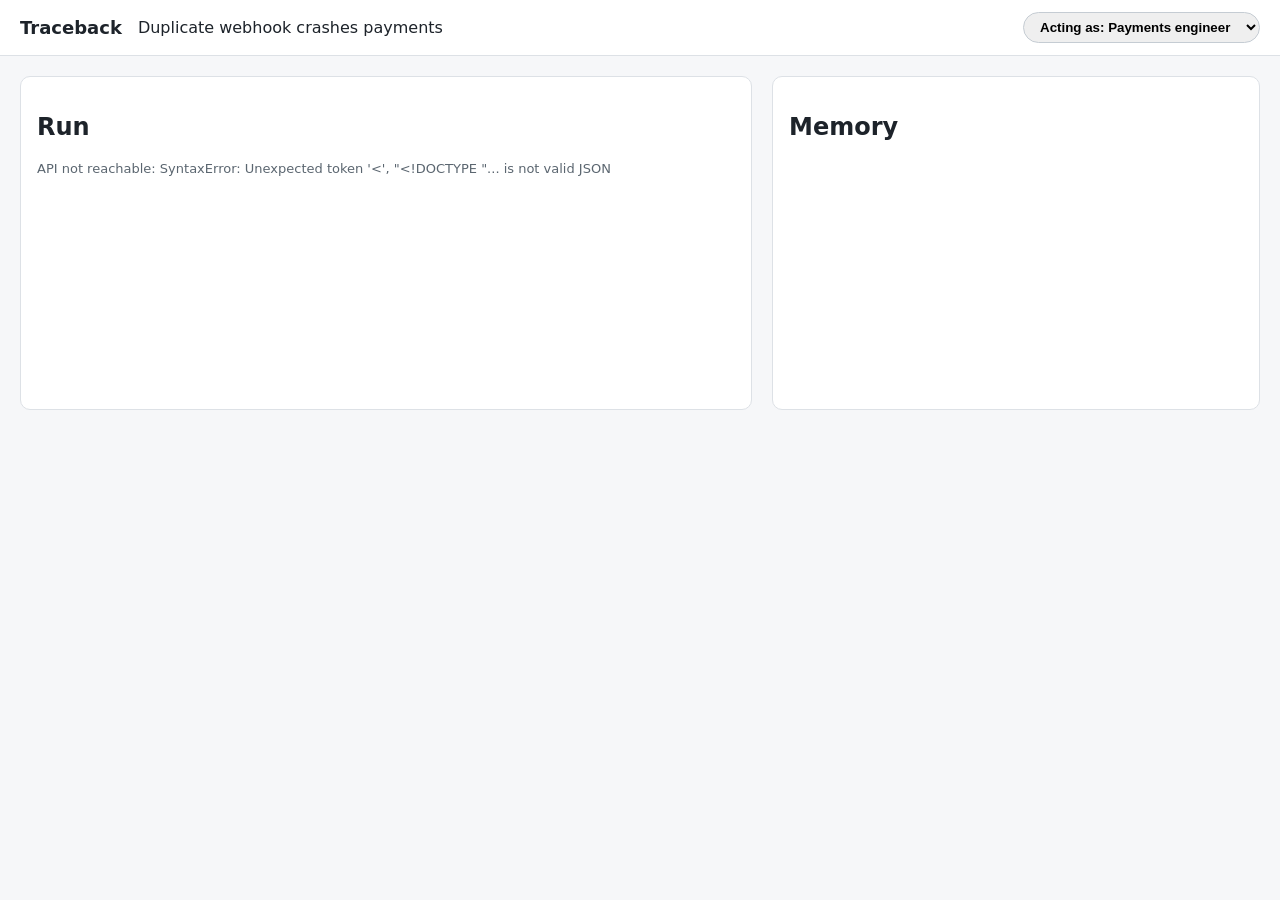
==== web/index.html @ fda6acaf "Skeleton: contracts, fakes, API shell, condition checks, stubs (P1-0) - contracts/: shared Pydantic " ====
<!doctype html>
<html lang="en">
<head>
  <meta charset="utf-8">
  <meta name="viewport" content="width=device-width, initial-scale=1">
  <title>Traceback · Memory with receipts</title>
  <style>
    :root { font-family: system-ui, -apple-system, Segoe UI, sans-serif; color: #1d232a; }
    body { margin: 0; background: #f6f7f9; }
    header { display: flex; align-items: center; gap: 16px; padding: 12px 20px; background: #fff; border-bottom: 1px solid #dde1e6; }
    header h1 { font-size: 18px; margin: 0; }
    #identity { margin-left: auto; padding: 6px 12px; border-radius: 999px; border: 1px solid #c5ccd3; font-weight: 600; }
    main { display: grid; grid-template-columns: 3fr 2fr; gap: 20px; padding: 20px; }
    section { background: #fff; border: 1px solid #dde1e6; border-radius: 10px; padding: 16px; min-height: 300px; }
    #timeline li { font-size: 18px; margin: 6px 0; }
    #status { color: #5b6670; font-size: 13px; }
    #voice-panel { position: fixed; right: 20px; bottom: 20px; }
  </style>
</head>
<body>
  <!-- P3 owns this page and app.js. P2 owns memory.js (the memory card). P1 owns voice.js. -->
  <header>
    <h1>Traceback</h1>
    <span id="incident-title">Duplicate webhook crashes payments</span>
    <select id="identity" aria-label="Acting as"></select>
  </header>
  <main>
    <section id="run-panel" aria-label="Run">
      <h2>Run</h2>
      <ol id="timeline"></ol>
      <p id="status">Loading…</p>
    </section>
    <section id="memory-panel" aria-label="Memory"><h2>Memory</h2></section>
  </main>
  <div id="voice-panel"></div>
  <script src="app.js"></script>
  <script src="memory.js"></script>
  <script src="voice.js"></script>
</body>
</html>
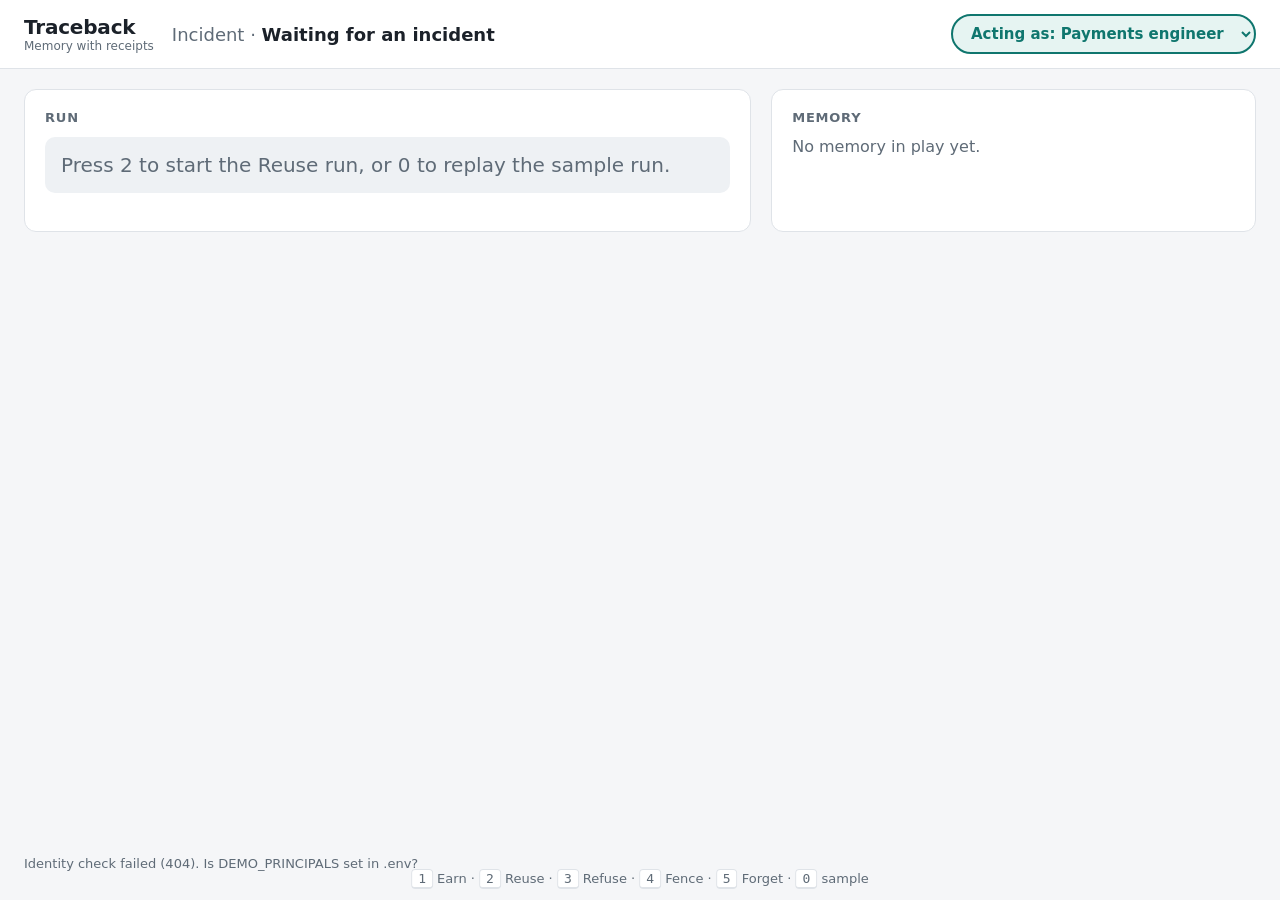
==== commit da6f7785: "P3-5: run view that follows a run live, with sample replay - Answer-first banner, step timeline, pat" ====
--- a/web/index.html
+++ b/web/index.html
@@ -5,33 +5,88 @@
   <meta name="viewport" content="width=device-width, initial-scale=1">
   <title>Traceback · Memory with receipts</title>
   <style>
-    :root { font-family: system-ui, -apple-system, Segoe UI, sans-serif; color: #1d232a; }
-    body { margin: 0; background: #f6f7f9; }
-    header { display: flex; align-items: center; gap: 16px; padding: 12px 20px; background: #fff; border-bottom: 1px solid #dde1e6; }
-    header h1 { font-size: 18px; margin: 0; }
-    #identity { margin-left: auto; padding: 6px 12px; border-radius: 999px; border: 1px solid #c5ccd3; font-weight: 600; }
-    main { display: grid; grid-template-columns: 3fr 2fr; gap: 20px; padding: 20px; }
-    section { background: #fff; border: 1px solid #dde1e6; border-radius: 10px; padding: 16px; min-height: 300px; }
-    #timeline li { font-size: 18px; margin: 6px 0; }
-    #status { color: #5b6670; font-size: 13px; }
+    :root {
+      --bg: #f5f6f8; --panel: #ffffff; --ink: #1b2129; --muted: #5f6b77; --line: #dfe3e8;
+      --ok: #157347; --ok-bg: #e7f5ec; --warn: #9a6200; --warn-bg: #fdf3e1; --bad: #b42318; --bad-bg: #fdecea;
+      --team: #0f766e; --team-bg: #e6f4f2;
+      font-family: "Segoe UI", system-ui, -apple-system, sans-serif; color: var(--ink);
+    }
+    body.team-platform { --team: #6d28d9; --team-bg: #f1ebfd; }
+    * { box-sizing: border-box; }
+    body { margin: 0; background: var(--bg); }
+
+    header { display: flex; align-items: center; gap: 18px; padding: 14px 24px; background: var(--panel); border-bottom: 1px solid var(--line); }
+    .brand { font-weight: 700; font-size: 20px; letter-spacing: -0.01em; }
+    .brand small { display: block; font-weight: 500; font-size: 12px; color: var(--muted); letter-spacing: 0; }
+    #incident-title { font-size: 18px; font-weight: 600; }
+    #incident-title::before { content: "Incident · "; color: var(--muted); font-weight: 500; }
+    #identity {
+      margin-left: auto; padding: 8px 14px; border-radius: 999px; font: inherit; font-weight: 600; font-size: 15px;
+      color: var(--team); background: var(--team-bg); border: 2px solid var(--team); cursor: pointer;
+    }
+
+    main { display: grid; grid-template-columns: minmax(0, 3fr) minmax(0, 2fr); gap: 20px; padding: 20px 24px 120px; }
+    section.panel { background: var(--panel); border: 1px solid var(--line); border-radius: 12px; padding: 20px; }
+    section.panel > h2 { margin: 0 0 12px; font-size: 13px; text-transform: uppercase; letter-spacing: 0.06em; color: var(--muted); }
+
+    #answer { font-size: 20px; font-weight: 600; line-height: 1.4; padding: 14px 16px; border-radius: 10px; background: #eef1f4; margin-bottom: 18px; }
+    #answer.ok { background: var(--ok-bg); color: var(--ok); }
+    #answer.warn { background: var(--warn-bg); color: var(--warn); }
+    #answer.bad { background: var(--bad-bg); color: var(--bad); }
+    #answer.idle { color: var(--muted); font-weight: 500; }
+
+    #timeline { list-style: none; margin: 0; padding: 0; }
+    #timeline li { display: grid; grid-template-columns: 32px 1fr; gap: 10px; align-items: start; padding: 8px 0; font-size: 18px; animation: appear .25s ease-out; }
+    #timeline li .icon { width: 28px; height: 28px; border-radius: 50%; display: grid; place-items: center; font-size: 15px; font-weight: 700; background: #eef1f4; color: var(--muted); }
+    #timeline li.ok .icon { background: var(--ok-bg); color: var(--ok); }
+    #timeline li.bad .icon { background: var(--bad-bg); color: var(--bad); }
+    #timeline li.warn .icon { background: var(--warn-bg); color: var(--warn); }
+    #timeline li.memory .icon { background: var(--team-bg); color: var(--team); }
+    #timeline li .sub { display: block; font-size: 14px; color: var(--muted); margin-top: 2px; }
+    #timeline li.minor { font-size: 15px; color: var(--muted); }
+    @keyframes appear { from { opacity: 0; transform: translateY(4px); } to { opacity: 1; transform: none; } }
+
+    pre.patch { margin: 8px 0 0; padding: 10px 0; background: #0f1720; color: #d8dee6; border-radius: 8px; font: 13px/1.55 Consolas, "Cascadia Mono", monospace; overflow-x: auto; }
+    pre.patch .line { display: block; padding: 0 12px; white-space: pre; }
+    pre.patch .line.from-memory { background: rgba(45, 212, 191, 0.18); box-shadow: inset 3px 0 0 #2dd4bf; }
+    pre.patch .tag { margin-left: 14px; padding: 1px 8px; border-radius: 999px; background: #2dd4bf; color: #062a26; font: 600 11px "Segoe UI", sans-serif; }
+
+    #outcome { display: none; margin-top: 16px; padding: 10px 16px; border-radius: 999px; font-weight: 700; font-size: 17px; width: fit-content; }
+    #outcome.ok { display: block; background: var(--ok-bg); color: var(--ok); }
+    #outcome.warn { display: block; background: var(--warn-bg); color: var(--warn); }
+    #outcome.bad { display: block; background: var(--bad-bg); color: var(--bad); }
+
+    #memory-slot:empty::before { content: "No memory in play yet."; color: var(--muted); }
+    .memory-fallback { border: 2px solid var(--team); border-radius: 12px; padding: 14px; }
+    .memory-fallback .owner { display: inline-block; padding: 2px 10px; border-radius: 999px; background: var(--team-bg); color: var(--team); font-weight: 600; font-size: 13px; }
+
+    #status { position: fixed; left: 24px; bottom: 16px; font-size: 13px; color: var(--muted); }
+    #keys { position: fixed; left: 50%; transform: translateX(-50%); bottom: 14px; font-size: 13px; color: var(--muted); }
+    #keys kbd { font: 600 12px inherit; padding: 1px 6px; border: 1px solid var(--line); border-bottom-width: 2px; border-radius: 4px; background: #fff; }
     #voice-panel { position: fixed; right: 20px; bottom: 20px; }
   </style>
 </head>
-<body>
+<body class="team-payments">
   <!-- P3 owns this page and app.js. P2 owns memory.js (the memory card). P1 owns voice.js. -->
   <header>
-    <h1>Traceback</h1>
-    <span id="incident-title">Duplicate webhook crashes payments</span>
+    <div class="brand">Traceback<small>Memory with receipts</small></div>
+    <span id="incident-title">Waiting for an incident</span>
     <select id="identity" aria-label="Acting as"></select>
   </header>
   <main>
-    <section id="run-panel" aria-label="Run">
+    <section class="panel" id="run-panel" aria-label="Run">
       <h2>Run</h2>
+      <div id="answer" class="idle">Press 2 to start the Reuse run, or 0 to replay the sample run.</div>
       <ol id="timeline"></ol>
-      <p id="status">Loading…</p>
+      <div id="outcome"></div>
     </section>
-    <section id="memory-panel" aria-label="Memory"><h2>Memory</h2></section>
+    <section class="panel" id="memory-panel" aria-label="Memory">
+      <h2>Memory</h2>
+      <div id="memory-slot"></div>
+    </section>
   </main>
+  <div id="keys"><kbd>1</kbd> Earn · <kbd>2</kbd> Reuse · <kbd>3</kbd> Refuse · <kbd>4</kbd> Fence · <kbd>5</kbd> Forget · <kbd>0</kbd> sample</div>
+  <p id="status">Starting…</p>
   <div id="voice-panel"></div>
   <script src="app.js"></script>
   <script src="memory.js"></script>
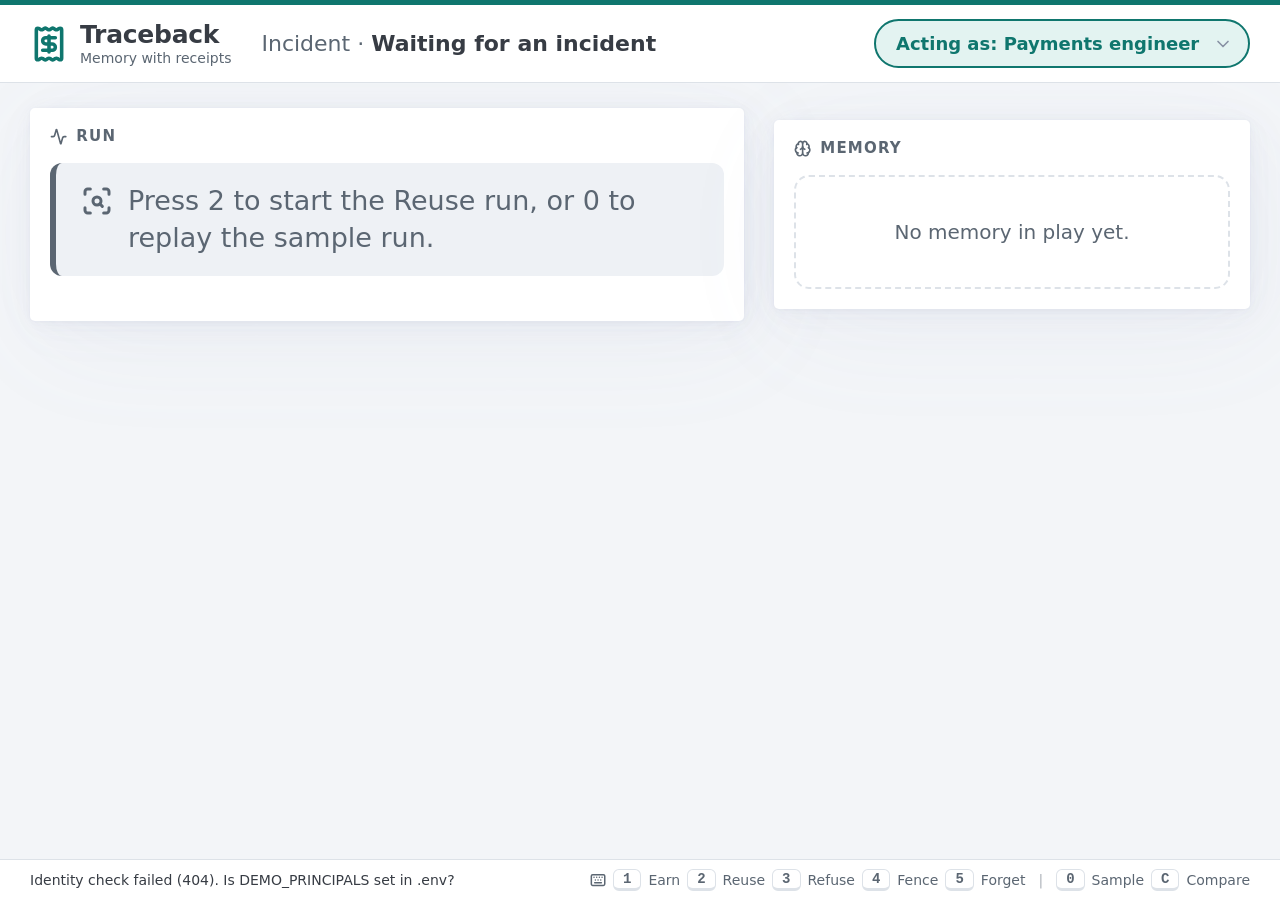
==== commit 6085be06: "P3-5: visual pass on the run view (Pico, Prism, Lucide, vendored) Pico 2.1.1 for the base look, Pris" ====
--- a/web/index.html
+++ b/web/index.html
@@ -1,93 +1,44 @@
 <!doctype html>
-<html lang="en">
+<html lang="en" data-theme="light">
 <head>
   <meta charset="utf-8">
   <meta name="viewport" content="width=device-width, initial-scale=1">
   <title>Traceback · Memory with receipts</title>
-  <style>
-    :root {
-      --bg: #f5f6f8; --panel: #ffffff; --ink: #1b2129; --muted: #5f6b77; --line: #dfe3e8;
-      --ok: #157347; --ok-bg: #e7f5ec; --warn: #9a6200; --warn-bg: #fdf3e1; --bad: #b42318; --bad-bg: #fdecea;
-      --team: #0f766e; --team-bg: #e6f4f2;
-      font-family: "Segoe UI", system-ui, -apple-system, sans-serif; color: var(--ink);
-    }
-    body.team-platform { --team: #6d28d9; --team-bg: #f1ebfd; }
-    * { box-sizing: border-box; }
-    body { margin: 0; background: var(--bg); }
-
-    header { display: flex; align-items: center; gap: 18px; padding: 14px 24px; background: var(--panel); border-bottom: 1px solid var(--line); }
-    .brand { font-weight: 700; font-size: 20px; letter-spacing: -0.01em; }
-    .brand small { display: block; font-weight: 500; font-size: 12px; color: var(--muted); letter-spacing: 0; }
-    #incident-title { font-size: 18px; font-weight: 600; }
-    #incident-title::before { content: "Incident · "; color: var(--muted); font-weight: 500; }
-    #identity {
-      margin-left: auto; padding: 8px 14px; border-radius: 999px; font: inherit; font-weight: 600; font-size: 15px;
-      color: var(--team); background: var(--team-bg); border: 2px solid var(--team); cursor: pointer;
-    }
-
-    main { display: grid; grid-template-columns: minmax(0, 3fr) minmax(0, 2fr); gap: 20px; padding: 20px 24px 120px; }
-    section.panel { background: var(--panel); border: 1px solid var(--line); border-radius: 12px; padding: 20px; }
-    section.panel > h2 { margin: 0 0 12px; font-size: 13px; text-transform: uppercase; letter-spacing: 0.06em; color: var(--muted); }
-
-    #answer { font-size: 20px; font-weight: 600; line-height: 1.4; padding: 14px 16px; border-radius: 10px; background: #eef1f4; margin-bottom: 18px; }
-    #answer.ok { background: var(--ok-bg); color: var(--ok); }
-    #answer.warn { background: var(--warn-bg); color: var(--warn); }
-    #answer.bad { background: var(--bad-bg); color: var(--bad); }
-    #answer.idle { color: var(--muted); font-weight: 500; }
-
-    #timeline { list-style: none; margin: 0; padding: 0; }
-    #timeline li { display: grid; grid-template-columns: 32px 1fr; gap: 10px; align-items: start; padding: 8px 0; font-size: 18px; animation: appear .25s ease-out; }
-    #timeline li .icon { width: 28px; height: 28px; border-radius: 50%; display: grid; place-items: center; font-size: 15px; font-weight: 700; background: #eef1f4; color: var(--muted); }
-    #timeline li.ok .icon { background: var(--ok-bg); color: var(--ok); }
-    #timeline li.bad .icon { background: var(--bad-bg); color: var(--bad); }
-    #timeline li.warn .icon { background: var(--warn-bg); color: var(--warn); }
-    #timeline li.memory .icon { background: var(--team-bg); color: var(--team); }
-    #timeline li .sub { display: block; font-size: 14px; color: var(--muted); margin-top: 2px; }
-    #timeline li.minor { font-size: 15px; color: var(--muted); }
-    @keyframes appear { from { opacity: 0; transform: translateY(4px); } to { opacity: 1; transform: none; } }
-
-    pre.patch { margin: 8px 0 0; padding: 10px 0; background: #0f1720; color: #d8dee6; border-radius: 8px; font: 13px/1.55 Consolas, "Cascadia Mono", monospace; overflow-x: auto; }
-    pre.patch .line { display: block; padding: 0 12px; white-space: pre; }
-    pre.patch .line.from-memory { background: rgba(45, 212, 191, 0.18); box-shadow: inset 3px 0 0 #2dd4bf; }
-    pre.patch .tag { margin-left: 14px; padding: 1px 8px; border-radius: 999px; background: #2dd4bf; color: #062a26; font: 600 11px "Segoe UI", sans-serif; }
-
-    #outcome { display: none; margin-top: 16px; padding: 10px 16px; border-radius: 999px; font-weight: 700; font-size: 17px; width: fit-content; }
-    #outcome.ok { display: block; background: var(--ok-bg); color: var(--ok); }
-    #outcome.warn { display: block; background: var(--warn-bg); color: var(--warn); }
-    #outcome.bad { display: block; background: var(--bad-bg); color: var(--bad); }
-
-    #memory-slot:empty::before { content: "No memory in play yet."; color: var(--muted); }
-    .memory-fallback { border: 2px solid var(--team); border-radius: 12px; padding: 14px; }
-    .memory-fallback .owner { display: inline-block; padding: 2px 10px; border-radius: 999px; background: var(--team-bg); color: var(--team); font-weight: 600; font-size: 13px; }
-
-    #status { position: fixed; left: 24px; bottom: 16px; font-size: 13px; color: var(--muted); }
-    #keys { position: fixed; left: 50%; transform: translateX(-50%); bottom: 14px; font-size: 13px; color: var(--muted); }
-    #keys kbd { font: 600 12px inherit; padding: 1px 6px; border: 1px solid var(--line); border-bottom-width: 2px; border-radius: 4px; background: #fff; }
-    #voice-panel { position: fixed; right: 20px; bottom: 20px; }
-  </style>
+  <!-- Vendored copies (no CDN at the venue): Pico 2.1.1, Prism 1.30.0, Lucide 1.73.0. -->
+  <link rel="stylesheet" href="vendor/pico.min.css">
+  <link rel="stylesheet" href="vendor/prism-tomorrow.min.css">
+  <link rel="stylesheet" href="styles.css">
 </head>
 <body class="team-payments">
-  <!-- P3 owns this page and app.js. P2 owns memory.js (the memory card). P1 owns voice.js. -->
-  <header>
-    <div class="brand">Traceback<small>Memory with receipts</small></div>
+  <!-- P3 owns this page, app.js and styles.css. P2 owns memory.js (the memory card). P1 owns voice.js. -->
+  <header class="topbar">
+    <div class="brand"><i data-lucide="receipt"></i><div><strong>Traceback</strong><small>Memory with receipts</small></div></div>
     <span id="incident-title">Waiting for an incident</span>
     <select id="identity" aria-label="Acting as"></select>
   </header>
-  <main>
-    <section class="panel" id="run-panel" aria-label="Run">
-      <h2>Run</h2>
-      <div id="answer" class="idle">Press 2 to start the Reuse run, or 0 to replay the sample run.</div>
+  <main class="layout">
+    <article id="run-panel" aria-label="Run">
+      <h2 class="panel-label"><i data-lucide="activity"></i> Run</h2>
+      <div id="answer" class="idle"><i data-lucide="scan-search"></i><span>Press 2 to start the Reuse run, or 0 to replay the sample run.</span></div>
       <ol id="timeline"></ol>
       <div id="outcome"></div>
-    </section>
-    <section class="panel" id="memory-panel" aria-label="Memory">
-      <h2>Memory</h2>
+    </article>
+    <article id="memory-panel" aria-label="Memory">
+      <h2 class="panel-label"><i data-lucide="brain"></i> Memory</h2>
       <div id="memory-slot"></div>
-    </section>
+    </article>
+    <section id="compare" aria-label="With memory vs without memory" hidden></section>
   </main>
-  <div id="keys"><kbd>1</kbd> Earn · <kbd>2</kbd> Reuse · <kbd>3</kbd> Refuse · <kbd>4</kbd> Fence · <kbd>5</kbd> Forget · <kbd>0</kbd> sample</div>
-  <p id="status">Starting…</p>
+  <footer class="bottombar">
+    <p id="status">Starting…</p>
+    <div id="keys"><i data-lucide="keyboard"></i>
+      <kbd>1</kbd> Earn <kbd>2</kbd> Reuse <kbd>3</kbd> Refuse <kbd>4</kbd> Fence <kbd>5</kbd> Forget
+      <span class="sep">|</span> <kbd>0</kbd> Sample <kbd>C</kbd> Compare</div>
+  </footer>
   <div id="voice-panel"></div>
+  <script src="vendor/prism.js" data-manual></script>
+  <script src="vendor/prism-python.min.js"></script>
+  <script src="vendor/lucide.min.js"></script>
   <script src="app.js"></script>
   <script src="memory.js"></script>
   <script src="voice.js"></script>
--- a/web/vendor/pico.min.css
+++ b/web/vendor/pico.min.css
@@ -0,0 +1,4 @@
+@charset "UTF-8";/*!
+ * Pico CSS ✨ v2.1.1 (https://picocss.com)
+ * Copyright 2019-2025 - Licensed under MIT
+ */:host,:root{--pico-font-family-emoji:"Apple Color Emoji","Segoe UI Emoji","Segoe UI Symbol","Noto Color Emoji";--pico-font-family-sans-serif:system-ui,"Segoe UI",Roboto,Oxygen,Ubuntu,Cantarell,Helvetica,Arial,"Helvetica Neue",sans-serif,var(--pico-font-family-emoji);--pico-font-family-monospace:ui-monospace,SFMono-Regular,"SF Mono",Menlo,Consolas,"Liberation Mono",monospace,var(--pico-font-family-emoji);--pico-font-family:var(--pico-font-family-sans-serif);--pico-line-height:1.5;--pico-font-weight:400;--pico-font-size:100%;--pico-text-underline-offset:0.1rem;--pico-border-radius:0.25rem;--pico-border-width:0.0625rem;--pico-outline-width:0.125rem;--pico-transition:0.2s ease-in-out;--pico-spacing:1rem;--pico-typography-spacing-vertical:1rem;--pico-block-spacing-vertical:var(--pico-spacing);--pico-block-spacing-horizontal:var(--pico-spacing);--pico-grid-column-gap:var(--pico-spacing);--pico-grid-row-gap:var(--pico-spacing);--pico-form-element-spacing-vertical:0.75rem;--pico-form-element-spacing-horizontal:1rem;--pico-group-box-shadow:0 0 0 rgba(0, 0, 0, 0);--pico-group-box-shadow-focus-with-button:0 0 0 var(--pico-outline-width) var(--pico-primary-focus);--pico-group-box-shadow-focus-with-input:0 0 0 0.0625rem var(--pico-form-element-border-color);--pico-modal-overlay-backdrop-filter:blur(0.375rem);--pico-nav-element-spacing-vertical:1rem;--pico-nav-element-spacing-horizontal:0.5rem;--pico-nav-link-spacing-vertical:0.5rem;--pico-nav-link-spacing-horizontal:0.5rem;--pico-nav-breadcrumb-divider:">";--pico-icon-checkbox:url("data:image/svg+xml,%3Csvg xmlns='http://www.w3.org/2000/svg' width='24' height='24' viewBox='0 0 24 24' fill='none' stroke='rgb(255, 255, 255)' stroke-width='4' stroke-linecap='round' stroke-linejoin='round'%3E%3Cpolyline points='20 6 9 17 4 12'%3E%3C/polyline%3E%3C/svg%3E");--pico-icon-minus:url("data:image/svg+xml,%3Csvg xmlns='http://www.w3.org/2000/svg' width='24' height='24' viewBox='0 0 24 24' fill='none' stroke='rgb(255, 255, 255)' stroke-width='4' stroke-linecap='round' stroke-linejoin='round'%3E%3Cline x1='5' y1='12' x2='19' y2='12'%3E%3C/line%3E%3C/svg%3E");--pico-icon-chevron:url("data:image/svg+xml,%3Csvg xmlns='http://www.w3.org/2000/svg' width='24' height='24' viewBox='0 0 24 24' fill='none' stroke='rgb(136, 145, 164)' stroke-width='2' stroke-linecap='round' stroke-linejoin='round'%3E%3Cpolyline points='6 9 12 15 18 9'%3E%3C/polyline%3E%3C/svg%3E");--pico-icon-date:url("data:image/svg+xml,%3Csvg xmlns='http://www.w3.org/2000/svg' width='24' height='24' viewBox='0 0 24 24' fill='none' stroke='rgb(136, 145, 164)' stroke-width='2' stroke-linecap='round' stroke-linejoin='round'%3E%3Crect x='3' y='4' width='18' height='18' rx='2' ry='2'%3E%3C/rect%3E%3Cline x1='16' y1='2' x2='16' y2='6'%3E%3C/line%3E%3Cline x1='8' y1='2' x2='8' y2='6'%3E%3C/line%3E%3Cline x1='3' y1='10' x2='21' y2='10'%3E%3C/line%3E%3C/svg%3E");--pico-icon-time:url("data:image/svg+xml,%3Csvg xmlns='http://www.w3.org/2000/svg' width='24' height='24' viewBox='0 0 24 24' fill='none' stroke='rgb(136, 145, 164)' stroke-width='2' stroke-linecap='round' stroke-linejoin='round'%3E%3Ccircle cx='12' cy='12' r='10'%3E%3C/circle%3E%3Cpolyline points='12 6 12 12 16 14'%3E%3C/polyline%3E%3C/svg%3E");--pico-icon-search:url("data:image/svg+xml,%3Csvg xmlns='http://www.w3.org/2000/svg' width='24' height='24' viewBox='0 0 24 24' fill='none' stroke='rgb(136, 145, 164)' stroke-width='1.5' stroke-linecap='round' stroke-linejoin='round'%3E%3Ccircle cx='11' cy='11' r='8'%3E%3C/circle%3E%3Cline x1='21' y1='21' x2='16.65' y2='16.65'%3E%3C/line%3E%3C/svg%3E");--pico-icon-close:url("data:image/svg+xml,%3Csvg xmlns='http://www.w3.org/2000/svg' width='24' height='24' viewBox='0 0 24 24' fill='none' stroke='rgb(136, 145, 164)' stroke-width='3' stroke-linecap='round' stroke-linejoin='round'%3E%3Cline x1='18' y1='6' x2='6' y2='18'%3E%3C/line%3E%3Cline x1='6' y1='6' x2='18' y2='18'%3E%3C/line%3E%3C/svg%3E");--pico-icon-loading:url("data:image/svg+xml,%3Csvg fill='none' height='24' width='24' viewBox='0 0 24 24' xmlns='http://www.w3.org/2000/svg' %3E%3Cstyle%3E g %7B animation: rotate 2s linear infinite; transform-origin: center center; %7D circle %7B stroke-dasharray: 75,100; stroke-dashoffset: -5; animation: dash 1.5s ease-in-out infinite; stroke-linecap: round; %7D @keyframes rotate %7B 0%25 %7B transform: rotate(0deg); %7D 100%25 %7B transform: rotate(360deg); %7D %7D @keyframes dash %7B 0%25 %7B stroke-dasharray: 1,100; stroke-dashoffset: 0; %7D 50%25 %7B stroke-dasharray: 44.5,100; stroke-dashoffset: -17.5; %7D 100%25 %7B stroke-dasharray: 44.5,100; stroke-dashoffset: -62; %7D %7D %3C/style%3E%3Cg%3E%3Ccircle cx='12' cy='12' r='10' fill='none' stroke='rgb(136, 145, 164)' stroke-width='4' /%3E%3C/g%3E%3C/svg%3E")}@media (min-width:576px){:host,:root{--pico-font-size:106.25%}}@media (min-width:768px){:host,:root{--pico-font-size:112.5%}}@media (min-width:1024px){:host,:root{--pico-font-size:118.75%}}@media (min-width:1280px){:host,:root{--pico-font-size:125%}}@media (min-width:1536px){:host,:root{--pico-font-size:131.25%}}a{--pico-text-decoration:underline}a.contrast,a.secondary{--pico-text-decoration:underline}small{--pico-font-size:0.875em}h1,h2,h3,h4,h5,h6{--pico-font-weight:700}h1{--pico-font-size:2rem;--pico-line-height:1.125;--pico-typography-spacing-top:3rem}h2{--pico-font-size:1.75rem;--pico-line-height:1.15;--pico-typography-spacing-top:2.625rem}h3{--pico-font-size:1.5rem;--pico-line-height:1.175;--pico-typography-spacing-top:2.25rem}h4{--pico-font-size:1.25rem;--pico-line-height:1.2;--pico-typography-spacing-top:1.874rem}h5{--pico-font-size:1.125rem;--pico-line-height:1.225;--pico-typography-spacing-top:1.6875rem}h6{--pico-font-size:1rem;--pico-line-height:1.25;--pico-typography-spacing-top:1.5rem}tfoot td,tfoot th,thead td,thead th{--pico-font-weight:600;--pico-border-width:0.1875rem}code,kbd,pre,samp{--pico-font-family:var(--pico-font-family-monospace)}kbd{--pico-font-weight:bolder}:where(select,textarea),input:not([type=submit],[type=button],[type=reset],[type=checkbox],[type=radio],[type=file]){--pico-outline-width:0.0625rem}[type=search]{--pico-border-radius:5rem}[type=checkbox],[type=radio]{--pico-border-width:0.125rem}[type=checkbox][role=switch]{--pico-border-width:0.1875rem}details.dropdown summary:not([role=button]){--pico-outline-width:0.0625rem}nav details.dropdown summary:focus-visible{--pico-outline-width:0.125rem}[role=search]{--pico-border-radius:5rem}[role=group]:has(button.secondary:focus,[type=submit].secondary:focus,[type=button].secondary:focus,[role=button].secondary:focus),[role=search]:has(button.secondary:focus,[type=submit].secondary:focus,[type=button].secondary:focus,[role=button].secondary:focus){--pico-group-box-shadow-focus-with-button:0 0 0 var(--pico-outline-width) var(--pico-secondary-focus)}[role=group]:has(button.contrast:focus,[type=submit].contrast:focus,[type=button].contrast:focus,[role=button].contrast:focus),[role=search]:has(button.contrast:focus,[type=submit].contrast:focus,[type=button].contrast:focus,[role=button].contrast:focus){--pico-group-box-shadow-focus-with-button:0 0 0 var(--pico-outline-width) var(--pico-contrast-focus)}[role=group] [role=button],[role=group] [type=button],[role=group] [type=submit],[role=group] button,[role=search] [role=button],[role=search] [type=button],[role=search] [type=submit],[role=search] button{--pico-form-element-spacing-horizontal:2rem}details summary[role=button]:not(.outline)::after{filter:brightness(0) invert(1)}[aria-busy=true]:not(input,select,textarea):is(button,[type=submit],[type=button],[type=reset],[role=button]):not(.outline)::before{filter:brightness(0) invert(1)}:host(:not([data-theme=dark])),:root:not([data-theme=dark]),[data-theme=light]{color-scheme:light;--pico-background-color:#fff;--pico-color:#373c44;--pico-text-selection-color:rgba(2, 154, 232, 0.25);--pico-muted-color:#646b79;--pico-muted-border-color:rgb(231, 234, 239.5);--pico-primary:#0172ad;--pico-primary-background:#0172ad;--pico-primary-border:var(--pico-primary-background);--pico-primary-underline:rgba(1, 114, 173, 0.5);--pico-primary-hover:#015887;--pico-primary-hover-background:#02659a;--pico-primary-hover-border:var(--pico-primary-hover-background);--pico-primary-hover-underline:var(--pico-primary-hover);--pico-primary-focus:rgba(2, 154, 232, 0.5);--pico-primary-inverse:#fff;--pico-secondary:#5d6b89;--pico-secondary-background:#525f7a;--pico-secondary-border:var(--pico-secondary-background);--pico-secondary-underline:rgba(93, 107, 137, 0.5);--pico-secondary-hover:#48536b;--pico-secondary-hover-background:#48536b;--pico-secondary-hover-border:var(--pico-secondary-hover-background);--pico-secondary-hover-underline:var(--pico-secondary-hover);--pico-secondary-focus:rgba(93, 107, 137, 0.25);--pico-secondary-inverse:#fff;--pico-contrast:#181c25;--pico-contrast-background:#181c25;--pico-contrast-border:var(--pico-contrast-background);--pico-contrast-underline:rgba(24, 28, 37, 0.5);--pico-contrast-hover:#000;--pico-contrast-hover-background:#000;--pico-contrast-hover-border:var(--pico-contrast-hover-background);--pico-contrast-hover-underline:var(--pico-secondary-hover);--pico-contrast-focus:rgba(93, 107, 137, 0.25);--pico-contrast-inverse:#fff;--pico-box-shadow:0.0145rem 0.029rem 0.174rem rgba(129, 145, 181, 0.01698),0.0335rem 0.067rem 0.402rem rgba(129, 145, 181, 0.024),0.0625rem 0.125rem 0.75rem rgba(129, 145, 181, 0.03),0.1125rem 0.225rem 1.35rem rgba(129, 145, 181, 0.036),0.2085rem 0.417rem 2.502rem rgba(129, 145, 181, 0.04302),0.5rem 1rem 6rem rgba(129, 145, 181, 0.06),0 0 0 0.0625rem rgba(129, 145, 181, 0.015);--pico-h1-color:#2d3138;--pico-h2-color:#373c44;--pico-h3-color:#424751;--pico-h4-color:#4d535e;--pico-h5-color:#5c6370;--pico-h6-color:#646b79;--pico-mark-background-color:rgb(252.5, 230.5, 191.5);--pico-mark-color:#0f1114;--pico-ins-color:rgb(28.5, 105.5, 84);--pico-del-color:rgb(136, 56.5, 53);--pico-blockquote-border-color:var(--pico-muted-border-color);--pico-blockquote-footer-color:var(--pico-muted-color);--pico-button-box-shadow:0 0 0 rgba(0, 0, 0, 0);--pico-button-hover-box-shadow:0 0 0 rgba(0, 0, 0, 0);--pico-table-border-color:var(--pico-muted-border-color);--pico-table-row-stripped-background-color:rgba(111, 120, 135, 0.0375);--pico-code-background-color:rgb(243, 244.5, 246.75);--pico-code-color:#646b79;--pico-code-kbd-background-color:var(--pico-color);--pico-code-kbd-color:var(--pico-background-color);--pico-form-element-background-color:rgb(251, 251.5, 252.25);--pico-form-element-selected-background-color:#dfe3eb;--pico-form-element-border-color:#cfd5e2;--pico-form-element-color:#23262c;--pico-form-element-placeholder-color:var(--pico-muted-color);--pico-form-element-active-background-color:#fff;--pico-form-element-active-border-color:var(--pico-primary-border);--pico-form-element-focus-color:var(--pico-primary-border);--pico-form-element-disabled-opacity:0.5;--pico-form-element-invalid-border-color:rgb(183.5, 105.5, 106.5);--pico-form-element-invalid-active-border-color:rgb(200.25, 79.25, 72.25);--pico-form-element-invalid-focus-color:var(--pico-form-element-invalid-active-border-color);--pico-form-element-valid-border-color:rgb(76, 154.5, 137.5);--pico-form-element-valid-active-border-color:rgb(39, 152.75, 118.75);--pico-form-element-valid-focus-color:var(--pico-form-element-valid-active-border-color);--pico-switch-background-color:#bfc7d9;--pico-switch-checked-background-color:var(--pico-primary-background);--pico-switch-color:#fff;--pico-switch-thumb-box-shadow:0 0 0 rgba(0, 0, 0, 0);--pico-range-border-color:#dfe3eb;--pico-range-active-border-color:#bfc7d9;--pico-range-thumb-border-color:var(--pico-background-color);--pico-range-thumb-color:var(--pico-secondary-background);--pico-range-thumb-active-color:var(--pico-primary-background);--pico-accordion-border-color:var(--pico-muted-border-color);--pico-accordion-active-summary-color:var(--pico-primary-hover);--pico-accordion-close-summary-color:var(--pico-color);--pico-accordion-open-summary-color:var(--pico-muted-color);--pico-card-background-color:var(--pico-background-color);--pico-card-border-color:var(--pico-muted-border-color);--pico-card-box-shadow:var(--pico-box-shadow);--pico-card-sectioning-background-color:rgb(251, 251.5, 252.25);--pico-dropdown-background-color:#fff;--pico-dropdown-border-color:#eff1f4;--pico-dropdown-box-shadow:var(--pico-box-shadow);--pico-dropdown-color:var(--pico-color);--pico-dropdown-hover-background-color:#eff1f4;--pico-loading-spinner-opacity:0.5;--pico-modal-overlay-background-color:rgba(232, 234, 237, 0.75);--pico-progress-background-color:#dfe3eb;--pico-progress-color:var(--pico-primary-background);--pico-tooltip-background-color:var(--pico-contrast-background);--pico-tooltip-color:var(--pico-contrast-inverse);--pico-icon-valid:url("data:image/svg+xml,%3Csvg xmlns='http://www.w3.org/2000/svg' width='24' height='24' viewBox='0 0 24 24' fill='none' stroke='rgb(76, 154.5, 137.5)' stroke-width='2' stroke-linecap='round' stroke-linejoin='round'%3E%3Cpolyline points='20 6 9 17 4 12'%3E%3C/polyline%3E%3C/svg%3E");--pico-icon-invalid:url("data:image/svg+xml,%3Csvg xmlns='http://www.w3.org/2000/svg' width='24' height='24' viewBox='0 0 24 24' fill='none' stroke='rgb(200.25, 79.25, 72.25)' stroke-width='2' stroke-linecap='round' stroke-linejoin='round'%3E%3Ccircle cx='12' cy='12' r='10'%3E%3C/circle%3E%3Cline x1='12' y1='8' x2='12' y2='12'%3E%3C/line%3E%3Cline x1='12' y1='16' x2='12.01' y2='16'%3E%3C/line%3E%3C/svg%3E")}:host(:not([data-theme=dark])) input:is([type=submit],[type=button],[type=reset],[type=checkbox],[type=radio],[type=file]),:root:not([data-theme=dark]) input:is([type=submit],[type=button],[type=reset],[type=checkbox],[type=radio],[type=file]),[data-theme=light] input:is([type=submit],[type=button],[type=reset],[type=checkbox],[type=radio],[type=file]){--pico-form-element-focus-color:var(--pico-primary-focus)}@media only screen and (prefers-color-scheme:dark){:host(:not([data-theme])),:root:not([data-theme]){color-scheme:dark;--pico-background-color:rgb(19, 22.5, 30.5);--pico-color:#c2c7d0;--pico-text-selection-color:rgba(1, 170, 255, 0.1875);--pico-muted-color:#7b8495;--pico-muted-border-color:#202632;--pico-primary:#01aaff;--pico-primary-background:#0172ad;--pico-primary-border:var(--pico-primary-background);--pico-primary-underline:rgba(1, 170, 255, 0.5);--pico-primary-hover:#79c0ff;--pico-primary-hover-background:#017fc0;--pico-primary-hover-border:var(--pico-primary-hover-background);--pico-primary-hover-underline:var(--pico-primary-hover);--pico-primary-focus:rgba(1, 170, 255, 0.375);--pico-primary-inverse:#fff;--pico-secondary:#969eaf;--pico-secondary-background:#525f7a;--pico-secondary-border:var(--pico-secondary-background);--pico-secondary-underline:rgba(150, 158, 175, 0.5);--pico-secondary-hover:#b3b9c5;--pico-secondary-hover-background:#5d6b89;--pico-secondary-hover-border:var(--pico-secondary-hover-background);--pico-secondary-hover-underline:var(--pico-secondary-hover);--pico-secondary-focus:rgba(144, 158, 190, 0.25);--pico-secondary-inverse:#fff;--pico-contrast:#dfe3eb;--pico-contrast-background:#eff1f4;--pico-contrast-border:var(--pico-contrast-background);--pico-contrast-underline:rgba(223, 227, 235, 0.5);--pico-contrast-hover:#fff;--pico-contrast-hover-background:#fff;--pico-contrast-hover-border:var(--pico-contrast-hover-background);--pico-contrast-hover-underline:var(--pico-contrast-hover);--pico-contrast-focus:rgba(207, 213, 226, 0.25);--pico-contrast-inverse:#000;--pico-box-shadow:0.0145rem 0.029rem 0.174rem rgba(7, 8.5, 12, 0.01698),0.0335rem 0.067rem 0.402rem rgba(7, 8.5, 12, 0.024),0.0625rem 0.125rem 0.75rem rgba(7, 8.5, 12, 0.03),0.1125rem 0.225rem 1.35rem rgba(7, 8.5, 12, 0.036),0.2085rem 0.417rem 2.502rem rgba(7, 8.5, 12, 0.04302),0.5rem 1rem 6rem rgba(7, 8.5, 12, 0.06),0 0 0 0.0625rem rgba(7, 8.5, 12, 0.015);--pico-h1-color:#f0f1f3;--pico-h2-color:#e0e3e7;--pico-h3-color:#c2c7d0;--pico-h4-color:#b3b9c5;--pico-h5-color:#a4acba;--pico-h6-color:#8891a4;--pico-mark-background-color:#014063;--pico-mark-color:#fff;--pico-ins-color:#62af9a;--pico-del-color:rgb(205.5, 126, 123);--pico-blockquote-border-color:var(--pico-muted-border-color);--pico-blockquote-footer-color:var(--pico-muted-color);--pico-button-box-shadow:0 0 0 rgba(0, 0, 0, 0);--pico-button-hover-box-shadow:0 0 0 rgba(0, 0, 0, 0);--pico-table-border-color:var(--pico-muted-border-color);--pico-table-row-stripped-background-color:rgba(111, 120, 135, 0.0375);--pico-code-background-color:rgb(26, 30.5, 40.25);--pico-code-color:#8891a4;--pico-code-kbd-background-color:var(--pico-color);--pico-code-kbd-color:var(--pico-background-color);--pico-form-element-background-color:rgb(28, 33, 43.5);--pico-form-element-selected-background-color:#2a3140;--pico-form-element-border-color:#2a3140;--pico-form-element-color:#e0e3e7;--pico-form-element-placeholder-color:#8891a4;--pico-form-element-active-background-color:rgb(26, 30.5, 40.25);--pico-form-element-active-border-color:var(--pico-primary-border);--pico-form-element-focus-color:var(--pico-primary-border);--pico-form-element-disabled-opacity:0.5;--pico-form-element-invalid-border-color:rgb(149.5, 74, 80);--pico-form-element-invalid-active-border-color:rgb(183.25, 63.5, 59);--pico-form-element-invalid-focus-color:var(--pico-form-element-invalid-active-border-color);--pico-form-element-valid-border-color:#2a7b6f;--pico-form-element-valid-active-border-color:rgb(22, 137, 105.5);--pico-form-element-valid-focus-color:var(--pico-form-element-valid-active-border-color);--pico-switch-background-color:#333c4e;--pico-switch-checked-background-color:var(--pico-primary-background);--pico-switch-color:#fff;--pico-switch-thumb-box-shadow:0 0 0 rgba(0, 0, 0, 0);--pico-range-border-color:#202632;--pico-range-active-border-color:#2a3140;--pico-range-thumb-border-color:var(--pico-background-color);--pico-range-thumb-color:var(--pico-secondary-background);--pico-range-thumb-active-color:var(--pico-primary-background);--pico-accordion-border-color:var(--pico-muted-border-color);--pico-accordion-active-summary-color:var(--pico-primary-hover);--pico-accordion-close-summary-color:var(--pico-color);--pico-accordion-open-summary-color:var(--pico-muted-color);--pico-card-background-color:#181c25;--pico-card-border-color:var(--pico-card-background-color);--pico-card-box-shadow:var(--pico-box-shadow);--pico-card-sectioning-background-color:rgb(26, 30.5, 40.25);--pico-dropdown-background-color:#181c25;--pico-dropdown-border-color:#202632;--pico-dropdown-box-shadow:var(--pico-box-shadow);--pico-dropdown-color:var(--pico-color);--pico-dropdown-hover-background-color:#202632;--pico-loading-spinner-opacity:0.5;--pico-modal-overlay-background-color:rgba(7.5, 8.5, 10, 0.75);--pico-progress-background-color:#202632;--pico-progress-color:var(--pico-primary-background);--pico-tooltip-background-color:var(--pico-contrast-background);--pico-tooltip-color:var(--pico-contrast-inverse);--pico-icon-valid:url("data:image/svg+xml,%3Csvg xmlns='http://www.w3.org/2000/svg' width='24' height='24' viewBox='0 0 24 24' fill='none' stroke='rgb(42, 123, 111)' stroke-width='2' stroke-linecap='round' stroke-linejoin='round'%3E%3Cpolyline points='20 6 9 17 4 12'%3E%3C/polyline%3E%3C/svg%3E");--pico-icon-invalid:url("data:image/svg+xml,%3Csvg xmlns='http://www.w3.org/2000/svg' width='24' height='24' viewBox='0 0 24 24' fill='none' stroke='rgb(149.5, 74, 80)' stroke-width='2' stroke-linecap='round' stroke-linejoin='round'%3E%3Ccircle cx='12' cy='12' r='10'%3E%3C/circle%3E%3Cline x1='12' y1='8' x2='12' y2='12'%3E%3C/line%3E%3Cline x1='12' y1='16' x2='12.01' y2='16'%3E%3C/line%3E%3C/svg%3E")}:host(:not([data-theme])) input:is([type=submit],[type=button],[type=reset],[type=checkbox],[type=radio],[type=file]),:root:not([data-theme]) input:is([type=submit],[type=button],[type=reset],[type=checkbox],[type=radio],[type=file]){--pico-form-element-focus-color:var(--pico-primary-focus)}:host(:not([data-theme])) details summary[role=button].contrast:not(.outline)::after,:root:not([data-theme]) details summary[role=button].contrast:not(.outline)::after{filter:brightness(0)}:host(:not([data-theme])) [aria-busy=true]:not(input,select,textarea).contrast:is(button,[type=submit],[type=button],[type=reset],[role=button]):not(.outline)::before,:root:not([data-theme]) [aria-busy=true]:not(input,select,textarea).contrast:is(button,[type=submit],[type=button],[type=reset],[role=button]):not(.outline)::before{filter:brightness(0)}}[data-theme=dark]{color-scheme:dark;--pico-background-color:rgb(19, 22.5, 30.5);--pico-color:#c2c7d0;--pico-text-selection-color:rgba(1, 170, 255, 0.1875);--pico-muted-color:#7b8495;--pico-muted-border-color:#202632;--pico-primary:#01aaff;--pico-primary-background:#0172ad;--pico-primary-border:var(--pico-primary-background);--pico-primary-underline:rgba(1, 170, 255, 0.5);--pico-primary-hover:#79c0ff;--pico-primary-hover-background:#017fc0;--pico-primary-hover-border:var(--pico-primary-hover-background);--pico-primary-hover-underline:var(--pico-primary-hover);--pico-primary-focus:rgba(1, 170, 255, 0.375);--pico-primary-inverse:#fff;--pico-secondary:#969eaf;--pico-secondary-background:#525f7a;--pico-secondary-border:var(--pico-secondary-background);--pico-secondary-underline:rgba(150, 158, 175, 0.5);--pico-secondary-hover:#b3b9c5;--pico-secondary-hover-background:#5d6b89;--pico-secondary-hover-border:var(--pico-secondary-hover-background);--pico-secondary-hover-underline:var(--pico-secondary-hover);--pico-secondary-focus:rgba(144, 158, 190, 0.25);--pico-secondary-inverse:#fff;--pico-contrast:#dfe3eb;--pico-contrast-background:#eff1f4;--pico-contrast-border:var(--pico-contrast-background);--pico-contrast-underline:rgba(223, 227, 235, 0.5);--pico-contrast-hover:#fff;--pico-contrast-hover-background:#fff;--pico-contrast-hover-border:var(--pico-contrast-hover-background);--pico-contrast-hover-underline:var(--pico-contrast-hover);--pico-contrast-focus:rgba(207, 213, 226, 0.25);--pico-contrast-inverse:#000;--pico-box-shadow:0.0145rem 0.029rem 0.174rem rgba(7, 8.5, 12, 0.01698),0.0335rem 0.067rem 0.402rem rgba(7, 8.5, 12, 0.024),0.0625rem 0.125rem 0.75rem rgba(7, 8.5, 12, 0.03),0.1125rem 0.225rem 1.35rem rgba(7, 8.5, 12, 0.036),0.2085rem 0.417rem 2.502rem rgba(7, 8.5, 12, 0.04302),0.5rem 1rem 6rem rgba(7, 8.5, 12, 0.06),0 0 0 0.0625rem rgba(7, 8.5, 12, 0.015);--pico-h1-color:#f0f1f3;--pico-h2-color:#e0e3e7;--pico-h3-color:#c2c7d0;--pico-h4-color:#b3b9c5;--pico-h5-color:#a4acba;--pico-h6-color:#8891a4;--pico-mark-background-color:#014063;--pico-mark-color:#fff;--pico-ins-color:#62af9a;--pico-del-color:rgb(205.5, 126, 123);--pico-blockquote-border-color:var(--pico-muted-border-color);--pico-blockquote-footer-color:var(--pico-muted-color);--pico-button-box-shadow:0 0 0 rgba(0, 0, 0, 0);--pico-button-hover-box-shadow:0 0 0 rgba(0, 0, 0, 0);--pico-table-border-color:var(--pico-muted-border-color);--pico-table-row-stripped-background-color:rgba(111, 120, 135, 0.0375);--pico-code-background-color:rgb(26, 30.5, 40.25);--pico-code-color:#8891a4;--pico-code-kbd-background-color:var(--pico-color);--pico-code-kbd-color:var(--pico-background-color);--pico-form-element-background-color:rgb(28, 33, 43.5);--pico-form-element-selected-background-color:#2a3140;--pico-form-element-border-color:#2a3140;--pico-form-element-color:#e0e3e7;--pico-form-element-placeholder-color:#8891a4;--pico-form-element-active-background-color:rgb(26, 30.5, 40.25);--pico-form-element-active-border-color:var(--pico-primary-border);--pico-form-element-focus-color:var(--pico-primary-border);--pico-form-element-disabled-opacity:0.5;--pico-form-element-invalid-border-color:rgb(149.5, 74, 80);--pico-form-element-invalid-active-border-color:rgb(183.25, 63.5, 59);--pico-form-element-invalid-focus-color:var(--pico-form-element-invalid-active-border-color);--pico-form-element-valid-border-color:#2a7b6f;--pico-form-element-valid-active-border-color:rgb(22, 137, 105.5);--pico-form-element-valid-focus-color:var(--pico-form-element-valid-active-border-color);--pico-switch-background-color:#333c4e;--pico-switch-checked-background-color:var(--pico-primary-background);--pico-switch-color:#fff;--pico-switch-thumb-box-shadow:0 0 0 rgba(0, 0, 0, 0);--pico-range-border-color:#202632;--pico-range-active-border-color:#2a3140;--pico-range-thumb-border-color:var(--pico-background-color);--pico-range-thumb-color:var(--pico-secondary-background);--pico-range-thumb-active-color:var(--pico-primary-background);--pico-accordion-border-color:var(--pico-muted-border-color);--pico-accordion-active-summary-color:var(--pico-primary-hover);--pico-accordion-close-summary-color:var(--pico-color);--pico-accordion-open-summary-color:var(--pico-muted-color);--pico-card-background-color:#181c25;--pico-card-border-color:var(--pico-card-background-color);--pico-card-box-shadow:var(--pico-box-shadow);--pico-card-sectioning-background-color:rgb(26, 30.5, 40.25);--pico-dropdown-background-color:#181c25;--pico-dropdown-border-color:#202632;--pico-dropdown-box-shadow:var(--pico-box-shadow);--pico-dropdown-color:var(--pico-color);--pico-dropdown-hover-background-color:#202632;--pico-loading-spinner-opacity:0.5;--pico-modal-overlay-background-color:rgba(7.5, 8.5, 10, 0.75);--pico-progress-background-color:#202632;--pico-progress-color:var(--pico-primary-background);--pico-tooltip-background-color:var(--pico-contrast-background);--pico-tooltip-color:var(--pico-contrast-inverse);--pico-icon-valid:url("data:image/svg+xml,%3Csvg xmlns='http://www.w3.org/2000/svg' width='24' height='24' viewBox='0 0 24 24' fill='none' stroke='rgb(42, 123, 111)' stroke-width='2' stroke-linecap='round' stroke-linejoin='round'%3E%3Cpolyline points='20 6 9 17 4 12'%3E%3C/polyline%3E%3C/svg%3E");--pico-icon-invalid:url("data:image/svg+xml,%3Csvg xmlns='http://www.w3.org/2000/svg' width='24' height='24' viewBox='0 0 24 24' fill='none' stroke='rgb(149.5, 74, 80)' stroke-width='2' stroke-linecap='round' stroke-linejoin='round'%3E%3Ccircle cx='12' cy='12' r='10'%3E%3C/circle%3E%3Cline x1='12' y1='8' x2='12' y2='12'%3E%3C/line%3E%3Cline x1='12' y1='16' x2='12.01' y2='16'%3E%3C/line%3E%3C/svg%3E")}[data-theme=dark] input:is([type=submit],[type=button],[type=reset],[type=checkbox],[type=radio],[type=file]){--pico-form-element-focus-color:var(--pico-primary-focus)}[data-theme=dark] details summary[role=button].contrast:not(.outline)::after{filter:brightness(0)}[data-theme=dark] [aria-busy=true]:not(input,select,textarea).contrast:is(button,[type=submit],[type=button],[type=reset],[role=button]):not(.outline)::before{filter:brightness(0)}[type=checkbox],[type=radio],[type=range],progress{accent-color:var(--pico-primary)}*,::after,::before{box-sizing:border-box;background-repeat:no-repeat}::after,::before{text-decoration:inherit;vertical-align:inherit}:where(:host),:where(:root){-webkit-tap-highlight-color:transparent;-webkit-text-size-adjust:100%;-moz-text-size-adjust:100%;text-size-adjust:100%;background-color:var(--pico-background-color);color:var(--pico-color);font-weight:var(--pico-font-weight);font-size:var(--pico-font-size);line-height:var(--pico-line-height);font-family:var(--pico-font-family);text-underline-offset:var(--pico-text-underline-offset);text-rendering:optimizeLegibility;overflow-wrap:break-word;-moz-tab-size:4;-o-tab-size:4;tab-size:4}body{width:100%;margin:0}main{display:block}body>footer,body>header,body>main{padding-block:var(--pico-block-spacing-vertical)}section{margin-bottom:var(--pico-block-spacing-vertical)}.container,.container-fluid{width:100%;margin-right:auto;margin-left:auto;padding-right:var(--pico-spacing);padding-left:var(--pico-spacing)}@media (min-width:576px){.container{max-width:510px;padding-right:0;padding-left:0}}@media (min-width:768px){.container{max-width:700px}}@media (min-width:1024px){.container{max-width:950px}}@media (min-width:1280px){.container{max-width:1200px}}@media (min-width:1536px){.container{max-width:1450px}}.grid{grid-column-gap:var(--pico-grid-column-gap);grid-row-gap:var(--pico-grid-row-gap);display:grid;grid-template-columns:1fr}@media (min-width:768px){.grid{grid-template-columns:repeat(auto-fit,minmax(0%,1fr))}}.grid>*{min-width:0}.overflow-auto{overflow:auto}b,strong{font-weight:bolder}sub,sup{position:relative;font-size:.75em;line-height:0;vertical-align:baseline}sub{bottom:-.25em}sup{top:-.5em}address,blockquote,dl,ol,p,pre,table,ul{margin-top:0;margin-bottom:var(--pico-typography-spacing-vertical);color:var(--pico-color);font-style:normal;font-weight:var(--pico-font-weight)}h1,h2,h3,h4,h5,h6{margin-top:0;margin-bottom:var(--pico-typography-spacing-vertical);color:var(--pico-color);font-weight:var(--pico-font-weight);font-size:var(--pico-font-size);line-height:var(--pico-line-height);font-family:var(--pico-font-family)}h1{--pico-color:var(--pico-h1-color)}h2{--pico-color:var(--pico-h2-color)}h3{--pico-color:var(--pico-h3-color)}h4{--pico-color:var(--pico-h4-color)}h5{--pico-color:var(--pico-h5-color)}h6{--pico-color:var(--pico-h6-color)}:where(article,address,blockquote,dl,figure,form,ol,p,pre,table,ul)~:is(h1,h2,h3,h4,h5,h6){margin-top:var(--pico-typography-spacing-top)}p{margin-bottom:var(--pico-typography-spacing-vertical)}hgroup{margin-bottom:var(--pico-typography-spacing-vertical)}hgroup>*{margin-top:0;margin-bottom:0}hgroup>:not(:first-child):last-child{--pico-color:var(--pico-muted-color);--pico-font-weight:unset;font-size:1rem}:where(ol,ul) li{margin-bottom:calc(var(--pico-typography-spacing-vertical) * .25)}:where(dl,ol,ul) :where(dl,ol,ul){margin:0;margin-top:calc(var(--pico-typography-spacing-vertical) * .25)}ul li{list-style:square}mark{padding:.125rem .25rem;background-color:var(--pico-mark-background-color);color:var(--pico-mark-color);vertical-align:baseline}blockquote{display:block;margin:var(--pico-typography-spacing-vertical) 0;padding:var(--pico-spacing);border-right:none;border-left:.25rem solid var(--pico-blockquote-border-color);border-inline-start:0.25rem solid var(--pico-blockquote-border-color);border-inline-end:none}blockquote footer{margin-top:calc(var(--pico-typography-spacing-vertical) * .5);color:var(--pico-blockquote-footer-color)}abbr[title]{border-bottom:1px dotted;text-decoration:none;cursor:help}ins{color:var(--pico-ins-color);text-decoration:none}del{color:var(--pico-del-color)}::-moz-selection{background-color:var(--pico-text-selection-color)}::selection{background-color:var(--pico-text-selection-color)}:where(a:not([role=button])),[role=link]{--pico-color:var(--pico-primary);--pico-background-color:transparent;--pico-underline:var(--pico-primary-underline);outline:0;background-color:var(--pico-background-color);color:var(--pico-color);-webkit-text-decoration:var(--pico-text-decoration);text-decoration:var(--pico-text-decoration);text-decoration-color:var(--pico-underline);text-underline-offset:0.125em;transition:background-color var(--pico-transition),color var(--pico-transition),box-shadow var(--pico-transition),-webkit-text-decoration var(--pico-transition);transition:background-color var(--pico-transition),color var(--pico-transition),text-decoration var(--pico-transition),box-shadow var(--pico-transition);transition:background-color var(--pico-transition),color var(--pico-transition),text-decoration var(--pico-transition),box-shadow var(--pico-transition),-webkit-text-decoration var(--pico-transition)}:where(a:not([role=button])):is([aria-current]:not([aria-current=false]),:hover,:active,:focus),[role=link]:is([aria-current]:not([aria-current=false]),:hover,:active,:focus){--pico-color:var(--pico-primary-hover);--pico-underline:var(--pico-primary-hover-underline);--pico-text-decoration:underline}:where(a:not([role=button])):focus-visible,[role=link]:focus-visible{box-shadow:0 0 0 var(--pico-outline-width) var(--pico-primary-focus)}:where(a:not([role=button])).secondary,[role=link].secondary{--pico-color:var(--pico-secondary);--pico-underline:var(--pico-secondary-underline)}:where(a:not([role=button])).secondary:is([aria-current]:not([aria-current=false]),:hover,:active,:focus),[role=link].secondary:is([aria-current]:not([aria-current=false]),:hover,:active,:focus){--pico-color:var(--pico-secondary-hover);--pico-underline:var(--pico-secondary-hover-underline)}:where(a:not([role=button])).contrast,[role=link].contrast{--pico-color:var(--pico-contrast);--pico-underline:var(--pico-contrast-underline)}:where(a:not([role=button])).contrast:is([aria-current]:not([aria-current=false]),:hover,:active,:focus),[role=link].contrast:is([aria-current]:not([aria-current=false]),:hover,:active,:focus){--pico-color:var(--pico-contrast-hover);--pico-underline:var(--pico-contrast-hover-underline)}a[role=button]{display:inline-block}button{margin:0;overflow:visible;font-family:inherit;text-transform:none}[type=button],[type=reset],[type=submit],button{-webkit-appearance:button}[role=button],[type=button],[type=file]::file-selector-button,[type=reset],[type=submit],button{--pico-background-color:var(--pico-primary-background);--pico-border-color:var(--pico-primary-border);--pico-color:var(--pico-primary-inverse);--pico-box-shadow:var(--pico-button-box-shadow, 0 0 0 rgba(0, 0, 0, 0));padding:var(--pico-form-element-spacing-vertical) var(--pico-form-element-spacing-horizontal);border:var(--pico-border-width) solid var(--pico-border-color);border-radius:var(--pico-border-radius);outline:0;background-color:var(--pico-background-color);box-shadow:var(--pico-box-shadow);color:var(--pico-color);font-weight:var(--pico-font-weight);font-size:1rem;line-height:var(--pico-line-height);text-align:center;text-decoration:none;cursor:pointer;-webkit-user-select:none;-moz-user-select:none;user-select:none;transition:background-color var(--pico-transition),border-color var(--pico-transition),color var(--pico-transition),box-shadow var(--pico-transition)}[role=button]:is(:hover,:active,:focus),[role=button]:is([aria-current]:not([aria-current=false])),[type=button]:is(:hover,:active,:focus),[type=button]:is([aria-current]:not([aria-current=false])),[type=file]::file-selector-button:is(:hover,:active,:focus),[type=file]::file-selector-button:is([aria-current]:not([aria-current=false])),[type=reset]:is(:hover,:active,:focus),[type=reset]:is([aria-current]:not([aria-current=false])),[type=submit]:is(:hover,:active,:focus),[type=submit]:is([aria-current]:not([aria-current=false])),button:is(:hover,:active,:focus),button:is([aria-current]:not([aria-current=false])){--pico-background-color:var(--pico-primary-hover-background);--pico-border-color:var(--pico-primary-hover-border);--pico-box-shadow:var(--pico-button-hover-box-shadow, 0 0 0 rgba(0, 0, 0, 0));--pico-color:var(--pico-primary-inverse)}[role=button]:focus,[role=button]:is([aria-current]:not([aria-current=false])):focus,[type=button]:focus,[type=button]:is([aria-current]:not([aria-current=false])):focus,[type=file]::file-selector-button:focus,[type=file]::file-selector-button:is([aria-current]:not([aria-current=false])):focus,[type=reset]:focus,[type=reset]:is([aria-current]:not([aria-current=false])):focus,[type=submit]:focus,[type=submit]:is([aria-current]:not([aria-current=false])):focus,button:focus,button:is([aria-current]:not([aria-current=false])):focus{--pico-box-shadow:var(--pico-button-hover-box-shadow, 0 0 0 rgba(0, 0, 0, 0)),0 0 0 var(--pico-outline-width) var(--pico-primary-focus)}[type=button],[type=reset],[type=submit]{margin-bottom:var(--pico-spacing)}:is(button,[type=submit],[type=button],[role=button]).secondary,[type=file]::file-selector-button,[type=reset]{--pico-background-color:var(--pico-secondary-background);--pico-border-color:var(--pico-secondary-border);--pico-color:var(--pico-secondary-inverse);cursor:pointer}:is(button,[type=submit],[type=button],[role=button]).secondary:is([aria-current]:not([aria-current=false]),:hover,:active,:focus),[type=file]::file-selector-button:is([aria-current]:not([aria-current=false]),:hover,:active,:focus),[type=reset]:is([aria-current]:not([aria-current=false]),:hover,:active,:focus){--pico-background-color:var(--pico-secondary-hover-background);--pico-border-color:var(--pico-secondary-hover-border);--pico-color:var(--pico-secondary-inverse)}:is(button,[type=submit],[type=button],[role=button]).secondary:focus,:is(button,[type=submit],[type=button],[role=button]).secondary:is([aria-current]:not([aria-current=false])):focus,[type=file]::file-selector-button:focus,[type=file]::file-selector-button:is([aria-current]:not([aria-current=false])):focus,[type=reset]:focus,[type=reset]:is([aria-current]:not([aria-current=false])):focus{--pico-box-shadow:var(--pico-button-hover-box-shadow, 0 0 0 rgba(0, 0, 0, 0)),0 0 0 var(--pico-outline-width) var(--pico-secondary-focus)}:is(button,[type=submit],[type=button],[role=button]).contrast{--pico-background-color:var(--pico-contrast-background);--pico-border-color:var(--pico-contrast-border);--pico-color:var(--pico-contrast-inverse)}:is(button,[type=submit],[type=button],[role=button]).contrast:is([aria-current]:not([aria-current=false]),:hover,:active,:focus){--pico-background-color:var(--pico-contrast-hover-background);--pico-border-color:var(--pico-contrast-hover-border);--pico-color:var(--pico-contrast-inverse)}:is(button,[type=submit],[type=button],[role=button]).contrast:focus,:is(button,[type=submit],[type=button],[role=button]).contrast:is([aria-current]:not([aria-current=false])):focus{--pico-box-shadow:var(--pico-button-hover-box-shadow, 0 0 0 rgba(0, 0, 0, 0)),0 0 0 var(--pico-outline-width) var(--pico-contrast-focus)}:is(button,[type=submit],[type=button],[role=button]).outline,[type=reset].outline{--pico-background-color:transparent;--pico-color:var(--pico-primary);--pico-border-color:var(--pico-primary)}:is(button,[type=submit],[type=button],[role=button]).outline:is([aria-current]:not([aria-current=false]),:hover,:active,:focus),[type=reset].outline:is([aria-current]:not([aria-current=false]),:hover,:active,:focus){--pico-background-color:transparent;--pico-color:var(--pico-primary-hover);--pico-border-color:var(--pico-primary-hover)}:is(button,[type=submit],[type=button],[role=button]).outline.secondary,[type=reset].outline{--pico-color:var(--pico-secondary);--pico-border-color:var(--pico-secondary)}:is(button,[type=submit],[type=button],[role=button]).outline.secondary:is([aria-current]:not([aria-current=false]),:hover,:active,:focus),[type=reset].outline:is([aria-current]:not([aria-current=false]),:hover,:active,:focus){--pico-color:var(--pico-secondary-hover);--pico-border-color:var(--pico-secondary-hover)}:is(button,[type=submit],[type=button],[role=button]).outline.contrast{--pico-color:var(--pico-contrast);--pico-border-color:var(--pico-contrast)}:is(button,[type=submit],[type=button],[role=button]).outline.contrast:is([aria-current]:not([aria-current=false]),:hover,:active,:focus){--pico-color:var(--pico-contrast-hover);--pico-border-color:var(--pico-contrast-hover)}:where(button,[type=submit],[type=reset],[type=button],[role=button])[disabled],:where(fieldset[disabled]) :is(button,[type=submit],[type=button],[type=reset],[role=button]){opacity:.5;pointer-events:none}:where(table){width:100%;border-collapse:collapse;border-spacing:0;text-indent:0}td,th{padding:calc(var(--pico-spacing)/ 2) var(--pico-spacing);border-bottom:var(--pico-border-width) solid var(--pico-table-border-color);background-color:var(--pico-background-color);color:var(--pico-color);font-weight:var(--pico-font-weight);text-align:left;text-align:start}tfoot td,tfoot th{border-top:var(--pico-border-width) solid var(--pico-table-border-color);border-bottom:0}table.striped tbody tr:nth-child(odd) td,table.striped tbody tr:nth-child(odd) th{background-color:var(--pico-table-row-stripped-background-color)}:where(audio,canvas,iframe,img,svg,video){vertical-align:middle}audio,video{display:inline-block}audio:not([controls]){display:none;height:0}:where(iframe){border-style:none}img{max-width:100%;height:auto;border-style:none}:where(svg:not([fill])){fill:currentColor}svg:not(:host),svg:not(:root){overflow:hidden}code,kbd,pre,samp{font-size:.875em;font-family:var(--pico-font-family)}pre code,pre samp{font-size:inherit;font-family:inherit}pre{-ms-overflow-style:scrollbar;overflow:auto}code,kbd,pre,samp{border-radius:var(--pico-border-radius);background:var(--pico-code-background-color);color:var(--pico-code-color);font-weight:var(--pico-font-weight);line-height:initial}code,kbd,samp{display:inline-block;padding:.375rem}pre{display:block;margin-bottom:var(--pico-spacing);overflow-x:auto}pre>code,pre>samp{display:block;padding:var(--pico-spacing);background:0 0;line-height:var(--pico-line-height)}kbd{background-color:var(--pico-code-kbd-background-color);color:var(--pico-code-kbd-color);vertical-align:baseline}figure{display:block;margin:0;padding:0}figure figcaption{padding:calc(var(--pico-spacing) * .5) 0;color:var(--pico-muted-color)}hr{height:0;margin:var(--pico-typography-spacing-vertical) 0;border:0;border-top:1px solid var(--pico-muted-border-color);color:inherit}[hidden],template{display:none!important}canvas{display:inline-block}input,optgroup,select,textarea{margin:0;font-size:1rem;line-height:var(--pico-line-height);font-family:inherit;letter-spacing:inherit}input{overflow:visible}select{text-transform:none}legend{max-width:100%;padding:0;color:inherit;white-space:normal}textarea{overflow:auto}[type=checkbox],[type=radio]{padding:0}::-webkit-inner-spin-button,::-webkit-outer-spin-button{height:auto}[type=search]{-webkit-appearance:textfield;outline-offset:-2px}[type=search]::-webkit-search-decoration{-webkit-appearance:none}::-webkit-file-upload-button{-webkit-appearance:button;font:inherit}::-moz-focus-inner{padding:0;border-style:none}:-moz-focusring{outline:0}:-moz-ui-invalid{box-shadow:none}::-ms-expand{display:none}[type=file],[type=range]{padding:0;border-width:0}input:not([type=checkbox],[type=radio],[type=range]){height:calc(1rem * var(--pico-line-height) + var(--pico-form-element-spacing-vertical) * 2 + var(--pico-border-width) * 2)}fieldset{width:100%;margin:0;margin-bottom:var(--pico-spacing);padding:0;border:0}fieldset legend,label{display:block;margin-bottom:calc(var(--pico-spacing) * .375);color:var(--pico-color);font-weight:var(--pico-form-label-font-weight,var(--pico-font-weight))}fieldset legend{margin-bottom:calc(var(--pico-spacing) * .5)}button[type=submit],input:not([type=checkbox],[type=radio]),select,textarea{width:100%}input:not([type=checkbox],[type=radio],[type=range],[type=file]),select,textarea{-webkit-appearance:none;-moz-appearance:none;appearance:none;padding:var(--pico-form-element-spacing-vertical) var(--pico-form-element-spacing-horizontal)}input,select,textarea{--pico-background-color:var(--pico-form-element-background-color);--pico-border-color:var(--pico-form-element-border-color);--pico-color:var(--pico-form-element-color);--pico-box-shadow:none;border:var(--pico-border-width) solid var(--pico-border-color);border-radius:var(--pico-border-radius);outline:0;background-color:var(--pico-background-color);box-shadow:var(--pico-box-shadow);color:var(--pico-color);font-weight:var(--pico-font-weight);transition:background-color var(--pico-transition),border-color var(--pico-transition),color var(--pico-transition),box-shadow var(--pico-transition)}:where(select,textarea):not([readonly]):is(:active,:focus),input:not([type=submit],[type=button],[type=reset],[type=checkbox],[type=radio],[readonly]):is(:active,:focus){--pico-background-color:var(--pico-form-element-active-background-color)}:where(select,textarea):not([readonly]):is(:active,:focus),input:not([type=submit],[type=button],[type=reset],[role=switch],[readonly]):is(:active,:focus){--pico-border-color:var(--pico-form-element-active-border-color)}:where(select,textarea):not([readonly]):focus,input:not([type=submit],[type=button],[type=reset],[type=range],[type=file],[readonly]):focus{--pico-box-shadow:0 0 0 var(--pico-outline-width) var(--pico-form-element-focus-color)}:where(fieldset[disabled]) :is(input:not([type=submit],[type=button],[type=reset]),select,textarea),input:not([type=submit],[type=button],[type=reset])[disabled],label[aria-disabled=true],select[disabled],textarea[disabled]{opacity:var(--pico-form-element-disabled-opacity);pointer-events:none}label[aria-disabled=true] input[disabled]{opacity:1}:where(input,select,textarea):not([type=checkbox],[type=radio],[type=date],[type=datetime-local],[type=month],[type=time],[type=week],[type=range])[aria-invalid]{padding-right:calc(var(--pico-form-element-spacing-horizontal) + 1.5rem)!important;padding-left:var(--pico-form-element-spacing-horizontal);padding-inline-start:var(--pico-form-element-spacing-horizontal)!important;padding-inline-end:calc(var(--pico-form-element-spacing-horizontal) + 1.5rem)!important;background-position:center right .75rem;background-size:1rem auto;background-repeat:no-repeat}:where(input,select,textarea):not([type=checkbox],[type=radio],[type=date],[type=datetime-local],[type=month],[type=time],[type=week],[type=range])[aria-invalid=false]:not(select){background-image:var(--pico-icon-valid)}:where(input,select,textarea):not([type=checkbox],[type=radio],[type=date],[type=datetime-local],[type=month],[type=time],[type=week],[type=range])[aria-invalid=true]:not(select){background-image:var(--pico-icon-invalid)}:where(input,select,textarea)[aria-invalid=false]{--pico-border-color:var(--pico-form-element-valid-border-color)}:where(input,select,textarea)[aria-invalid=false]:is(:active,:focus){--pico-border-color:var(--pico-form-element-valid-active-border-color)!important}:where(input,select,textarea)[aria-invalid=false]:is(:active,:focus):not([type=checkbox],[type=radio]){--pico-box-shadow:0 0 0 var(--pico-outline-width) var(--pico-form-element-valid-focus-color)!important}:where(input,select,textarea)[aria-invalid=true]{--pico-border-color:var(--pico-form-element-invalid-border-color)}:where(input,select,textarea)[aria-invalid=true]:is(:active,:focus){--pico-border-color:var(--pico-form-element-invalid-active-border-color)!important}:where(input,select,textarea)[aria-invalid=true]:is(:active,:focus):not([type=checkbox],[type=radio]){--pico-box-shadow:0 0 0 var(--pico-outline-width) var(--pico-form-element-invalid-focus-color)!important}[dir=rtl] :where(input,select,textarea):not([type=checkbox],[type=radio]):is([aria-invalid],[aria-invalid=true],[aria-invalid=false]){background-position:center left .75rem}input::-webkit-input-placeholder,input::placeholder,select:invalid,textarea::-webkit-input-placeholder,textarea::placeholder{color:var(--pico-form-element-placeholder-color);opacity:1}input:not([type=checkbox],[type=radio]),select,textarea{margin-bottom:var(--pico-spacing)}select::-ms-expand{border:0;background-color:transparent}select:not([multiple],[size]){padding-right:calc(var(--pico-form-element-spacing-horizontal) + 1.5rem);padding-left:var(--pico-form-element-spacing-horizontal);padding-inline-start:var(--pico-form-element-spacing-horizontal);padding-inline-end:calc(var(--pico-form-element-spacing-horizontal) + 1.5rem);background-image:var(--pico-icon-chevron);background-position:center right .75rem;background-size:1rem auto;background-repeat:no-repeat}select[multiple] option:checked{background:var(--pico-form-element-selected-background-color);color:var(--pico-form-element-color)}[dir=rtl] select:not([multiple],[size]){background-position:center left .75rem}textarea{display:block;resize:vertical}textarea[aria-invalid]{--pico-icon-height:calc(1rem * var(--pico-line-height) + var(--pico-form-element-spacing-vertical) * 2 + var(--pico-border-width) * 2);background-position:top right .75rem!important;background-size:1rem var(--pico-icon-height)!important}:where(input,select,textarea,fieldset,.grid)+small{display:block;width:100%;margin-top:calc(var(--pico-spacing) * -.75);margin-bottom:var(--pico-spacing);color:var(--pico-muted-color)}:where(input,select,textarea,fieldset,.grid)[aria-invalid=false]+small{color:var(--pico-ins-color)}:where(input,select,textarea,fieldset,.grid)[aria-invalid=true]+small{color:var(--pico-del-color)}label>:where(input,select,textarea){margin-top:calc(var(--pico-spacing) * .25)}label:has([type=checkbox],[type=radio]){width:-moz-fit-content;width:fit-content;cursor:pointer}[type=checkbox],[type=radio]{-webkit-appearance:none;-moz-appearance:none;appearance:none;width:1.25em;height:1.25em;margin-top:-.125em;margin-inline-end:.5em;border-width:var(--pico-border-width);vertical-align:middle;cursor:pointer}[type=checkbox]::-ms-check,[type=radio]::-ms-check{display:none}[type=checkbox]:checked,[type=checkbox]:checked:active,[type=checkbox]:checked:focus,[type=radio]:checked,[type=radio]:checked:active,[type=radio]:checked:focus{--pico-background-color:var(--pico-primary-background);--pico-border-color:var(--pico-primary-border);background-image:var(--pico-icon-checkbox);background-position:center;background-size:.75em auto;background-repeat:no-repeat}[type=checkbox]~label,[type=radio]~label{display:inline-block;margin-bottom:0;cursor:pointer}[type=checkbox]~label:not(:last-of-type),[type=radio]~label:not(:last-of-type){margin-inline-end:1em}[type=checkbox]:indeterminate{--pico-background-color:var(--pico-primary-background);--pico-border-color:var(--pico-primary-border);background-image:var(--pico-icon-minus);background-position:center;background-size:.75em auto;background-repeat:no-repeat}[type=radio]{border-radius:50%}[type=radio]:checked,[type=radio]:checked:active,[type=radio]:checked:focus{--pico-background-color:var(--pico-primary-inverse);border-width:.35em;background-image:none}[type=checkbox][role=switch]{--pico-background-color:var(--pico-switch-background-color);--pico-color:var(--pico-switch-color);width:2.25em;height:1.25em;border:var(--pico-border-width) solid var(--pico-border-color);border-radius:1.25em;background-color:var(--pico-background-color);line-height:1.25em}[type=checkbox][role=switch]:not([aria-invalid]){--pico-border-color:var(--pico-switch-background-color)}[type=checkbox][role=switch]:before{display:block;aspect-ratio:1;height:100%;border-radius:50%;background-color:var(--pico-color);box-shadow:var(--pico-switch-thumb-box-shadow);content:"";transition:margin .1s ease-in-out}[type=checkbox][role=switch]:focus{--pico-background-color:var(--pico-switch-background-color);--pico-border-color:var(--pico-switch-background-color)}[type=checkbox][role=switch]:checked{--pico-background-color:var(--pico-switch-checked-background-color);--pico-border-color:var(--pico-switch-checked-background-color);background-image:none}[type=checkbox][role=switch]:checked::before{margin-inline-start:calc(2.25em - 1.25em)}[type=checkbox][role=switch][disabled]{--pico-background-color:var(--pico-border-color)}[type=checkbox][aria-invalid=false]:checked,[type=checkbox][aria-invalid=false]:checked:active,[type=checkbox][aria-invalid=false]:checked:focus,[type=checkbox][role=switch][aria-invalid=false]:checked,[type=checkbox][role=switch][aria-invalid=false]:checked:active,[type=checkbox][role=switch][aria-invalid=false]:checked:focus{--pico-background-color:var(--pico-form-element-valid-border-color)}[type=checkbox]:checked:active[aria-invalid=true],[type=checkbox]:checked:focus[aria-invalid=true],[type=checkbox]:checked[aria-invalid=true],[type=checkbox][role=switch]:checked:active[aria-invalid=true],[type=checkbox][role=switch]:checked:focus[aria-invalid=true],[type=checkbox][role=switch]:checked[aria-invalid=true]{--pico-background-color:var(--pico-form-element-invalid-border-color)}[type=checkbox][aria-invalid=false]:checked,[type=checkbox][aria-invalid=false]:checked:active,[type=checkbox][aria-invalid=false]:checked:focus,[type=checkbox][role=switch][aria-invalid=false]:checked,[type=checkbox][role=switch][aria-invalid=false]:checked:active,[type=checkbox][role=switch][aria-invalid=false]:checked:focus,[type=radio][aria-invalid=false]:checked,[type=radio][aria-invalid=false]:checked:active,[type=radio][aria-invalid=false]:checked:focus{--pico-border-color:var(--pico-form-element-valid-border-color)}[type=checkbox]:checked:active[aria-invalid=true],[type=checkbox]:checked:focus[aria-invalid=true],[type=checkbox]:checked[aria-invalid=true],[type=checkbox][role=switch]:checked:active[aria-invalid=true],[type=checkbox][role=switch]:checked:focus[aria-invalid=true],[type=checkbox][role=switch]:checked[aria-invalid=true],[type=radio]:checked:active[aria-invalid=true],[type=radio]:checked:focus[aria-invalid=true],[type=radio]:checked[aria-invalid=true]{--pico-border-color:var(--pico-form-element-invalid-border-color)}[type=color]::-webkit-color-swatch-wrapper{padding:0}[type=color]::-moz-focus-inner{padding:0}[type=color]::-webkit-color-swatch{border:0;border-radius:calc(var(--pico-border-radius) * .5)}[type=color]::-moz-color-swatch{border:0;border-radius:calc(var(--pico-border-radius) * .5)}input:not([type=checkbox],[type=radio],[type=range],[type=file]):is([type=date],[type=datetime-local],[type=month],[type=time],[type=week]){--pico-icon-position:0.75rem;--pico-icon-width:1rem;padding-right:calc(var(--pico-icon-width) + var(--pico-icon-position));background-image:var(--pico-icon-date);background-position:center right var(--pico-icon-position);background-size:var(--pico-icon-width) auto;background-repeat:no-repeat}input:not([type=checkbox],[type=radio],[type=range],[type=file])[type=time]{background-image:var(--pico-icon-time)}[type=date]::-webkit-calendar-picker-indicator,[type=datetime-local]::-webkit-calendar-picker-indicator,[type=month]::-webkit-calendar-picker-indicator,[type=time]::-webkit-calendar-picker-indicator,[type=week]::-webkit-calendar-picker-indicator{width:var(--pico-icon-width);margin-right:calc(var(--pico-icon-width) * -1);margin-left:var(--pico-icon-position);opacity:0}@-moz-document url-prefix(){[type=date],[type=datetime-local],[type=month],[type=time],[type=week]{padding-right:var(--pico-form-element-spacing-horizontal)!important;background-image:none!important}}[dir=rtl] :is([type=date],[type=datetime-local],[type=month],[type=time],[type=week]){text-align:right}[type=file]{--pico-color:var(--pico-muted-color);margin-left:calc(var(--pico-outline-width) * -1);padding:calc(var(--pico-form-element-spacing-vertical) * .5) 0;padding-left:var(--pico-outline-width);border:0;border-radius:0;background:0 0}[type=file]::file-selector-button{margin-right:calc(var(--pico-spacing)/ 2);padding:calc(var(--pico-form-element-spacing-vertical) * .5) var(--pico-form-element-spacing-horizontal)}[type=file]:is(:hover,:active,:focus)::file-selector-button{--pico-background-color:var(--pico-secondary-hover-background);--pico-border-color:var(--pico-secondary-hover-border)}[type=file]:focus::file-selector-button{--pico-box-shadow:var(--pico-button-hover-box-shadow, 0 0 0 rgba(0, 0, 0, 0)),0 0 0 var(--pico-outline-width) var(--pico-secondary-focus)}[type=range]{-webkit-appearance:none;-moz-appearance:none;appearance:none;width:100%;height:1.25rem;background:0 0}[type=range]::-webkit-slider-runnable-track{width:100%;height:.375rem;border-radius:var(--pico-border-radius);background-color:var(--pico-range-border-color);-webkit-transition:background-color var(--pico-transition),box-shadow var(--pico-transition);transition:background-color var(--pico-transition),box-shadow var(--pico-transition)}[type=range]::-moz-range-track{width:100%;height:.375rem;border-radius:var(--pico-border-radius);background-color:var(--pico-range-border-color);-moz-transition:background-color var(--pico-transition),box-shadow var(--pico-transition);transition:background-color var(--pico-transition),box-shadow var(--pico-transition)}[type=range]::-ms-track{width:100%;height:.375rem;border-radius:var(--pico-border-radius);background-color:var(--pico-range-border-color);-ms-transition:background-color var(--pico-transition),box-shadow var(--pico-transition);transition:background-color var(--pico-transition),box-shadow var(--pico-transition)}[type=range]::-webkit-slider-thumb{-webkit-appearance:none;width:1.25rem;height:1.25rem;margin-top:-.4375rem;border:2px solid var(--pico-range-thumb-border-color);border-radius:50%;background-color:var(--pico-range-thumb-color);cursor:pointer;-webkit-transition:background-color var(--pico-transition),transform var(--pico-transition);transition:background-color var(--pico-transition),transform var(--pico-transition)}[type=range]::-moz-range-thumb{-webkit-appearance:none;width:1.25rem;height:1.25rem;margin-top:-.4375rem;border:2px solid var(--pico-range-thumb-border-color);border-radius:50%;background-color:var(--pico-range-thumb-color);cursor:pointer;-moz-transition:background-color var(--pico-transition),transform var(--pico-transition);transition:background-color var(--pico-transition),transform var(--pico-transition)}[type=range]::-ms-thumb{-webkit-appearance:none;width:1.25rem;height:1.25rem;margin-top:-.4375rem;border:2px solid var(--pico-range-thumb-border-color);border-radius:50%;background-color:var(--pico-range-thumb-color);cursor:pointer;-ms-transition:background-color var(--pico-transition),transform var(--pico-transition);transition:background-color var(--pico-transition),transform var(--pico-transition)}[type=range]:active,[type=range]:focus-within{--pico-range-border-color:var(--pico-range-active-border-color);--pico-range-thumb-color:var(--pico-range-thumb-active-color)}[type=range]:active::-webkit-slider-thumb{transform:scale(1.25)}[type=range]:active::-moz-range-thumb{transform:scale(1.25)}[type=range]:active::-ms-thumb{transform:scale(1.25)}input:not([type=checkbox],[type=radio],[type=range],[type=file])[type=search]{padding-inline-start:calc(var(--pico-form-element-spacing-horizontal) + 1.75rem);background-image:var(--pico-icon-search);background-position:center left calc(var(--pico-form-element-spacing-horizontal) + .125rem);background-size:1rem auto;background-repeat:no-repeat}input:not([type=checkbox],[type=radio],[type=range],[type=file])[type=search][aria-invalid]{padding-inline-start:calc(var(--pico-form-element-spacing-horizontal) + 1.75rem)!important;background-position:center left 1.125rem,center right .75rem}input:not([type=checkbox],[type=radio],[type=range],[type=file])[type=search][aria-invalid=false]{background-image:var(--pico-icon-search),var(--pico-icon-valid)}input:not([type=checkbox],[type=radio],[type=range],[type=file])[type=search][aria-invalid=true]{background-image:var(--pico-icon-search),var(--pico-icon-invalid)}[dir=rtl] :where(input):not([type=checkbox],[type=radio],[type=range],[type=file])[type=search]{background-position:center right 1.125rem}[dir=rtl] :where(input):not([type=checkbox],[type=radio],[type=range],[type=file])[type=search][aria-invalid]{background-position:center right 1.125rem,center left .75rem}details{display:block;margin-bottom:var(--pico-spacing)}details summary{line-height:1rem;list-style-type:none;cursor:pointer;transition:color var(--pico-transition)}details summary:not([role]){color:var(--pico-accordion-close-summary-color)}details summary::-webkit-details-marker{display:none}details summary::marker{display:none}details summary::-moz-list-bullet{list-style-type:none}details summary::after{display:block;width:1rem;height:1rem;margin-inline-start:calc(var(--pico-spacing,1rem) * .5);float:right;transform:rotate(-90deg);background-image:var(--pico-icon-chevron);background-position:right center;background-size:1rem auto;background-repeat:no-repeat;content:"";transition:transform var(--pico-transition)}details summary:focus{outline:0}details summary:focus:not([role]){color:var(--pico-accordion-active-summary-color)}details summary:focus-visible:not([role]){outline:var(--pico-outline-width) solid var(--pico-primary-focus);outline-offset:calc(var(--pico-spacing,1rem) * 0.5);color:var(--pico-primary)}details summary[role=button]{width:100%;text-align:left}details summary[role=button]::after{height:calc(1rem * var(--pico-line-height,1.5))}details[open]>summary{margin-bottom:var(--pico-spacing)}details[open]>summary:not([role]):not(:focus){color:var(--pico-accordion-open-summary-color)}details[open]>summary::after{transform:rotate(0)}[dir=rtl] details summary{text-align:right}[dir=rtl] details summary::after{float:left;background-position:left center}article{margin-bottom:var(--pico-block-spacing-vertical);padding:var(--pico-block-spacing-vertical) var(--pico-block-spacing-horizontal);border-radius:var(--pico-border-radius);background:var(--pico-card-background-color);box-shadow:var(--pico-card-box-shadow)}article>footer,article>header{margin-right:calc(var(--pico-block-spacing-horizontal) * -1);margin-left:calc(var(--pico-block-spacing-horizontal) * -1);padding:calc(var(--pico-block-spacing-vertical) * .66) var(--pico-block-spacing-horizontal);background-color:var(--pico-card-sectioning-background-color)}article>header{margin-top:calc(var(--pico-block-spacing-vertical) * -1);margin-bottom:var(--pico-block-spacing-vertical);border-bottom:var(--pico-border-width) solid var(--pico-card-border-color);border-top-right-radius:var(--pico-border-radius);border-top-left-radius:var(--pico-border-radius)}article>footer{margin-top:var(--pico-block-spacing-vertical);margin-bottom:calc(var(--pico-block-spacing-vertical) * -1);border-top:var(--pico-border-width) solid var(--pico-card-border-color);border-bottom-right-radius:var(--pico-border-radius);border-bottom-left-radius:var(--pico-border-radius)}details.dropdown{position:relative;border-bottom:none}details.dropdown>a::after,details.dropdown>button::after,details.dropdown>summary::after{display:block;width:1rem;height:calc(1rem * var(--pico-line-height,1.5));margin-inline-start:.25rem;float:right;transform:rotate(0) translateX(.2rem);background-image:var(--pico-icon-chevron);background-position:right center;background-size:1rem auto;background-repeat:no-repeat;content:""}nav details.dropdown{margin-bottom:0}details.dropdown>summary:not([role]){height:calc(1rem * var(--pico-line-height) + var(--pico-form-element-spacing-vertical) * 2 + var(--pico-border-width) * 2);padding:var(--pico-form-element-spacing-vertical) var(--pico-form-element-spacing-horizontal);border:var(--pico-border-width) solid var(--pico-form-element-border-color);border-radius:var(--pico-border-radius);background-color:var(--pico-form-element-background-color);color:var(--pico-form-element-placeholder-color);line-height:inherit;cursor:pointer;-webkit-user-select:none;-moz-user-select:none;user-select:none;transition:background-color var(--pico-transition),border-color var(--pico-transition),color var(--pico-transition),box-shadow var(--pico-transition)}details.dropdown>summary:not([role]):active,details.dropdown>summary:not([role]):focus{border-color:var(--pico-form-element-active-border-color);background-color:var(--pico-form-element-active-background-color)}details.dropdown>summary:not([role]):focus{box-shadow:0 0 0 var(--pico-outline-width) var(--pico-form-element-focus-color)}details.dropdown>summary:not([role]):focus-visible{outline:0}details.dropdown>summary:not([role])[aria-invalid=false]{--pico-form-element-border-color:var(--pico-form-element-valid-border-color);--pico-form-element-active-border-color:var(--pico-form-element-valid-focus-color);--pico-form-element-focus-color:var(--pico-form-element-valid-focus-color)}details.dropdown>summary:not([role])[aria-invalid=true]{--pico-form-element-border-color:var(--pico-form-element-invalid-border-color);--pico-form-element-active-border-color:var(--pico-form-element-invalid-focus-color);--pico-form-element-focus-color:var(--pico-form-element-invalid-focus-color)}nav details.dropdown{display:inline;margin:calc(var(--pico-nav-element-spacing-vertical) * -1) 0}nav details.dropdown>summary::after{transform:rotate(0) translateX(0)}nav details.dropdown>summary:not([role]){height:calc(1rem * var(--pico-line-height) + var(--pico-nav-link-spacing-vertical) * 2);padding:calc(var(--pico-nav-link-spacing-vertical) - var(--pico-border-width) * 2) var(--pico-nav-link-spacing-horizontal)}nav details.dropdown>summary:not([role]):focus-visible{box-shadow:0 0 0 var(--pico-outline-width) var(--pico-primary-focus)}details.dropdown>summary+ul{display:flex;z-index:99;position:absolute;left:0;flex-direction:column;width:100%;min-width:-moz-fit-content;min-width:fit-content;margin:0;margin-top:var(--pico-outline-width);padding:0;border:var(--pico-border-width) solid var(--pico-dropdown-border-color);border-radius:var(--pico-border-radius);background-color:var(--pico-dropdown-background-color);box-shadow:var(--pico-dropdown-box-shadow);color:var(--pico-dropdown-color);white-space:nowrap;opacity:0;transition:opacity var(--pico-transition),transform 0s ease-in-out 1s}details.dropdown>summary+ul[dir=rtl]{right:0;left:auto}details.dropdown>summary+ul li{width:100%;margin-bottom:0;padding:calc(var(--pico-form-element-spacing-vertical) * .5) var(--pico-form-element-spacing-horizontal);list-style:none}details.dropdown>summary+ul li:first-of-type{margin-top:calc(var(--pico-form-element-spacing-vertical) * .5)}details.dropdown>summary+ul li:last-of-type{margin-bottom:calc(var(--pico-form-element-spacing-vertical) * .5)}details.dropdown>summary+ul li a{display:block;margin:calc(var(--pico-form-element-spacing-vertical) * -.5) calc(var(--pico-form-element-spacing-horizontal) * -1);padding:calc(var(--pico-form-element-spacing-vertical) * .5) var(--pico-form-element-spacing-horizontal);overflow:hidden;border-radius:0;color:var(--pico-dropdown-color);text-decoration:none;text-overflow:ellipsis}details.dropdown>summary+ul li a:active,details.dropdown>summary+ul li a:focus,details.dropdown>summary+ul li a:focus-visible,details.dropdown>summary+ul li a:hover,details.dropdown>summary+ul li a[aria-current]:not([aria-current=false]){background-color:var(--pico-dropdown-hover-background-color)}details.dropdown>summary+ul li label{width:100%}details.dropdown>summary+ul li:has(label):hover{background-color:var(--pico-dropdown-hover-background-color)}details.dropdown[open]>summary{margin-bottom:0}details.dropdown[open]>summary+ul{transform:scaleY(1);opacity:1;transition:opacity var(--pico-transition),transform 0s ease-in-out 0s}details.dropdown[open]>summary::before{display:block;z-index:1;position:fixed;width:100vw;height:100vh;inset:0;background:0 0;content:"";cursor:default}label>details.dropdown{margin-top:calc(var(--pico-spacing) * .25)}[role=group],[role=search]{display:inline-flex;position:relative;width:100%;margin-bottom:var(--pico-spacing);border-radius:var(--pico-border-radius);box-shadow:var(--pico-group-box-shadow,0 0 0 transparent);vertical-align:middle;transition:box-shadow var(--pico-transition)}[role=group] input:not([type=checkbox],[type=radio]),[role=group] select,[role=group]>*,[role=search] input:not([type=checkbox],[type=radio]),[role=search] select,[role=search]>*{position:relative;flex:1 1 auto;margin-bottom:0}[role=group] input:not([type=checkbox],[type=radio]):not(:first-child),[role=group] select:not(:first-child),[role=group]>:not(:first-child),[role=search] input:not([type=checkbox],[type=radio]):not(:first-child),[role=search] select:not(:first-child),[role=search]>:not(:first-child){margin-left:0;border-top-left-radius:0;border-bottom-left-radius:0}[role=group] input:not([type=checkbox],[type=radio]):not(:last-child),[role=group] select:not(:last-child),[role=group]>:not(:last-child),[role=search] input:not([type=checkbox],[type=radio]):not(:last-child),[role=search] select:not(:last-child),[role=search]>:not(:last-child){border-top-right-radius:0;border-bottom-right-radius:0}[role=group] input:not([type=checkbox],[type=radio]):focus,[role=group] select:focus,[role=group]>:focus,[role=search] input:not([type=checkbox],[type=radio]):focus,[role=search] select:focus,[role=search]>:focus{z-index:2}[role=group] [role=button]:not(:first-child),[role=group] [type=button]:not(:first-child),[role=group] [type=reset]:not(:first-child),[role=group] [type=submit]:not(:first-child),[role=group] button:not(:first-child),[role=group] input:not([type=checkbox],[type=radio]):not(:first-child),[role=group] select:not(:first-child),[role=search] [role=button]:not(:first-child),[role=search] [type=button]:not(:first-child),[role=search] [type=reset]:not(:first-child),[role=search] [type=submit]:not(:first-child),[role=search] button:not(:first-child),[role=search] input:not([type=checkbox],[type=radio]):not(:first-child),[role=search] select:not(:first-child){margin-left:calc(var(--pico-border-width) * -1)}[role=group] [role=button],[role=group] [type=button],[role=group] [type=reset],[role=group] [type=submit],[role=group] button,[role=search] [role=button],[role=search] [type=button],[role=search] [type=reset],[role=search] [type=submit],[role=search] button{width:auto}@supports selector(:has(*)){[role=group]:has(button:focus,[type=submit]:focus,[type=button]:focus,[role=button]:focus),[role=search]:has(button:focus,[type=submit]:focus,[type=button]:focus,[role=button]:focus){--pico-group-box-shadow:var(--pico-group-box-shadow-focus-with-button)}[role=group]:has(button:focus,[type=submit]:focus,[type=button]:focus,[role=button]:focus) input:not([type=checkbox],[type=radio]),[role=group]:has(button:focus,[type=submit]:focus,[type=button]:focus,[role=button]:focus) select,[role=search]:has(button:focus,[type=submit]:focus,[type=button]:focus,[role=button]:focus) input:not([type=checkbox],[type=radio]),[role=search]:has(button:focus,[type=submit]:focus,[type=button]:focus,[role=button]:focus) select{border-color:transparent}[role=group]:has(input:not([type=submit],[type=button]):focus,select:focus),[role=search]:has(input:not([type=submit],[type=button]):focus,select:focus){--pico-group-box-shadow:var(--pico-group-box-shadow-focus-with-input)}[role=group]:has(input:not([type=submit],[type=button]):focus,select:focus) [role=button],[role=group]:has(input:not([type=submit],[type=button]):focus,select:focus) [type=button],[role=group]:has(input:not([type=submit],[type=button]):focus,select:focus) [type=submit],[role=group]:has(input:not([type=submit],[type=button]):focus,select:focus) button,[role=search]:has(input:not([type=submit],[type=button]):focus,select:focus) [role=button],[role=search]:has(input:not([type=submit],[type=button]):focus,select:focus) [type=button],[role=search]:has(input:not([type=submit],[type=button]):focus,select:focus) [type=submit],[role=search]:has(input:not([type=submit],[type=button]):focus,select:focus) button{--pico-button-box-shadow:0 0 0 var(--pico-border-width) var(--pico-primary-border);--pico-button-hover-box-shadow:0 0 0 var(--pico-border-width) var(--pico-primary-hover-border)}[role=group] [role=button]:focus,[role=group] [type=button]:focus,[role=group] [type=reset]:focus,[role=group] [type=submit]:focus,[role=group] button:focus,[role=search] [role=button]:focus,[role=search] [type=button]:focus,[role=search] [type=reset]:focus,[role=search] [type=submit]:focus,[role=search] button:focus{box-shadow:none}}[role=search]>:first-child{border-top-left-radius:5rem;border-bottom-left-radius:5rem}[role=search]>:last-child{border-top-right-radius:5rem;border-bottom-right-radius:5rem}[aria-busy=true]:not(input,select,textarea,html,form){white-space:nowrap}[aria-busy=true]:not(input,select,textarea,html,form)::before{display:inline-block;width:1em;height:1em;background-image:var(--pico-icon-loading);background-size:1em auto;background-repeat:no-repeat;content:"";vertical-align:-.125em}[aria-busy=true]:not(input,select,textarea,html,form):not(:empty)::before{margin-inline-end:calc(var(--pico-spacing) * .5)}[aria-busy=true]:not(input,select,textarea,html,form):empty{text-align:center}[role=button][aria-busy=true],[type=button][aria-busy=true],[type=reset][aria-busy=true],[type=submit][aria-busy=true],a[aria-busy=true],button[aria-busy=true]{pointer-events:none}:host,:root{--pico-scrollbar-width:0px}dialog{display:flex;z-index:999;position:fixed;top:0;right:0;bottom:0;left:0;align-items:center;justify-content:center;width:inherit;min-width:100%;height:inherit;min-height:100%;padding:0;border:0;-webkit-backdrop-filter:var(--pico-modal-overlay-backdrop-filter);backdrop-filter:var(--pico-modal-overlay-backdrop-filter);background-color:var(--pico-modal-overlay-background-color);color:var(--pico-color)}dialog>article{width:100%;max-height:calc(100vh - var(--pico-spacing) * 2);margin:var(--pico-spacing);overflow:auto}@media (min-width:576px){dialog>article{max-width:510px}}@media (min-width:768px){dialog>article{max-width:700px}}dialog>article>header>*{margin-bottom:0}dialog>article>header .close,dialog>article>header :is(a,button)[rel=prev]{margin:0;margin-left:var(--pico-spacing);padding:0;float:right}dialog>article>footer{text-align:right}dialog>article>footer [role=button],dialog>article>footer button{margin-bottom:0}dialog>article>footer [role=button]:not(:first-of-type),dialog>article>footer button:not(:first-of-type){margin-left:calc(var(--pico-spacing) * .5)}dialog>article .close,dialog>article :is(a,button)[rel=prev]{display:block;width:1rem;height:1rem;margin-top:calc(var(--pico-spacing) * -1);margin-bottom:var(--pico-spacing);margin-left:auto;border:none;background-image:var(--pico-icon-close);background-position:center;background-size:auto 1rem;background-repeat:no-repeat;background-color:transparent;opacity:.5;transition:opacity var(--pico-transition)}dialog>article .close:is([aria-current]:not([aria-current=false]),:hover,:active,:focus),dialog>article :is(a,button)[rel=prev]:is([aria-current]:not([aria-current=false]),:hover,:active,:focus){opacity:1}dialog:not([open]),dialog[open=false]{display:none}.modal-is-open{padding-right:var(--pico-scrollbar-width,0);overflow:hidden;pointer-events:none;touch-action:none}.modal-is-open dialog{pointer-events:auto;touch-action:auto}:where(.modal-is-opening,.modal-is-closing) dialog,:where(.modal-is-opening,.modal-is-closing) dialog>article{animation-duration:.2s;animation-timing-function:ease-in-out;animation-fill-mode:both}:where(.modal-is-opening,.modal-is-closing) dialog{animation-duration:.8s;animation-name:modal-overlay}:where(.modal-is-opening,.modal-is-closing) dialog>article{animation-delay:.2s;animation-name:modal}.modal-is-closing dialog,.modal-is-closing dialog>article{animation-delay:0s;animation-direction:reverse}@keyframes modal-overlay{from{-webkit-backdrop-filter:none;backdrop-filter:none;background-color:transparent}}@keyframes modal{from{transform:translateY(-100%);opacity:0}}:where(nav li)::before{float:left;content:"​"}nav,nav ul{display:flex}nav{justify-content:space-between;overflow:visible}nav ol,nav ul{align-items:center;margin-bottom:0;padding:0;list-style:none}nav ol:first-of-type,nav ul:first-of-type{margin-left:calc(var(--pico-nav-element-spacing-horizontal) * -1)}nav ol:last-of-type,nav ul:last-of-type{margin-right:calc(var(--pico-nav-element-spacing-horizontal) * -1)}nav li{display:inline-block;margin:0;padding:var(--pico-nav-element-spacing-vertical) var(--pico-nav-element-spacing-horizontal)}nav li :where(a,[role=link]){display:inline-block;margin:calc(var(--pico-nav-link-spacing-vertical) * -1) calc(var(--pico-nav-link-spacing-horizontal) * -1);padding:var(--pico-nav-link-spacing-vertical) var(--pico-nav-link-spacing-horizontal);border-radius:var(--pico-border-radius)}nav li :where(a,[role=link]):not(:hover){text-decoration:none}nav li [role=button],nav li [type=button],nav li button,nav li input:not([type=checkbox],[type=radio],[type=range],[type=file]),nav li select{height:auto;margin-right:inherit;margin-bottom:0;margin-left:inherit;padding:calc(var(--pico-nav-link-spacing-vertical) - var(--pico-border-width) * 2) var(--pico-nav-link-spacing-horizontal)}nav[aria-label=breadcrumb]{align-items:center;justify-content:start}nav[aria-label=breadcrumb] ul li:not(:first-child){margin-inline-start:var(--pico-nav-link-spacing-horizontal)}nav[aria-label=breadcrumb] ul li a{margin:calc(var(--pico-nav-link-spacing-vertical) * -1) 0;margin-inline-start:calc(var(--pico-nav-link-spacing-horizontal) * -1)}nav[aria-label=breadcrumb] ul li:not(:last-child)::after{display:inline-block;position:absolute;width:calc(var(--pico-nav-link-spacing-horizontal) * 4);margin:0 calc(var(--pico-nav-link-spacing-horizontal) * -1);content:var(--pico-nav-breadcrumb-divider);color:var(--pico-muted-color);text-align:center;text-decoration:none;white-space:nowrap}nav[aria-label=breadcrumb] a[aria-current]:not([aria-current=false]){background-color:transparent;color:inherit;text-decoration:none;pointer-events:none}aside li,aside nav,aside ol,aside ul{display:block}aside li{padding:calc(var(--pico-nav-element-spacing-vertical) * .5) var(--pico-nav-element-spacing-horizontal)}aside li a{display:block}aside li [role=button]{margin:inherit}[dir=rtl] nav[aria-label=breadcrumb] ul li:not(:last-child) ::after{content:"\\"}progress{display:inline-block;vertical-align:baseline}progress{-webkit-appearance:none;-moz-appearance:none;display:inline-block;appearance:none;width:100%;height:.5rem;margin-bottom:calc(var(--pico-spacing) * .5);overflow:hidden;border:0;border-radius:var(--pico-border-radius);background-color:var(--pico-progress-background-color);color:var(--pico-progress-color)}progress::-webkit-progress-bar{border-radius:var(--pico-border-radius);background:0 0}progress[value]::-webkit-progress-value{background-color:var(--pico-progress-color);-webkit-transition:inline-size var(--pico-transition);transition:inline-size var(--pico-transition)}progress::-moz-progress-bar{background-color:var(--pico-progress-color)}@media (prefers-reduced-motion:no-preference){progress:indeterminate{background:var(--pico-progress-background-color) linear-gradient(to right,var(--pico-progress-color) 30%,var(--pico-progress-background-color) 30%) top left/150% 150% no-repeat;animation:progress-indeterminate 1s linear infinite}progress:indeterminate[value]::-webkit-progress-value{background-color:transparent}progress:indeterminate::-moz-progress-bar{background-color:transparent}}@media (prefers-reduced-motion:no-preference){[dir=rtl] progress:indeterminate{animation-direction:reverse}}@keyframes progress-indeterminate{0%{background-position:200% 0}100%{background-position:-200% 0}}[data-tooltip]{position:relative}[data-tooltip]:not(a,button,input,[role=button]){border-bottom:1px dotted;text-decoration:none;cursor:help}[data-tooltip]::after,[data-tooltip]::before,[data-tooltip][data-placement=top]::after,[data-tooltip][data-placement=top]::before{display:block;z-index:99;position:absolute;bottom:100%;left:50%;padding:.25rem .5rem;overflow:hidden;transform:translate(-50%,-.25rem);border-radius:var(--pico-border-radius);background:var(--pico-tooltip-background-color);content:attr(data-tooltip);color:var(--pico-tooltip-color);font-style:normal;font-weight:var(--pico-font-weight);font-size:.875rem;text-decoration:none;text-overflow:ellipsis;white-space:nowrap;opacity:0;pointer-events:none}[data-tooltip]::after,[data-tooltip][data-placement=top]::after{padding:0;transform:translate(-50%,0);border-top:.3rem solid;border-right:.3rem solid transparent;border-left:.3rem solid transparent;border-radius:0;background-color:transparent;content:"";color:var(--pico-tooltip-background-color)}[data-tooltip][data-placement=bottom]::after,[data-tooltip][data-placement=bottom]::before{top:100%;bottom:auto;transform:translate(-50%,.25rem)}[data-tooltip][data-placement=bottom]:after{transform:translate(-50%,-.3rem);border:.3rem solid transparent;border-bottom:.3rem solid}[data-tooltip][data-placement=left]::after,[data-tooltip][data-placement=left]::before{top:50%;right:100%;bottom:auto;left:auto;transform:translate(-.25rem,-50%)}[data-tooltip][data-placement=left]:after{transform:translate(.3rem,-50%);border:.3rem solid transparent;border-left:.3rem solid}[data-tooltip][data-placement=right]::after,[data-tooltip][data-placement=right]::before{top:50%;right:auto;bottom:auto;left:100%;transform:translate(.25rem,-50%)}[data-tooltip][data-placement=right]:after{transform:translate(-.3rem,-50%);border:.3rem solid transparent;border-right:.3rem solid}[data-tooltip]:focus::after,[data-tooltip]:focus::before,[data-tooltip]:hover::after,[data-tooltip]:hover::before{opacity:1}@media (hover:hover) and (pointer:fine){[data-tooltip]:focus::after,[data-tooltip]:focus::before,[data-tooltip]:hover::after,[data-tooltip]:hover::before{--pico-tooltip-slide-to:translate(-50%, -0.25rem);transform:translate(-50%,.75rem);animation-duration:.2s;animation-fill-mode:forwards;animation-name:tooltip-slide;opacity:0}[data-tooltip]:focus::after,[data-tooltip]:hover::after{--pico-tooltip-caret-slide-to:translate(-50%, 0rem);transform:translate(-50%,-.25rem);animation-name:tooltip-caret-slide}[data-tooltip][data-placement=bottom]:focus::after,[data-tooltip][data-placement=bottom]:focus::before,[data-tooltip][data-placement=bottom]:hover::after,[data-tooltip][data-placement=bottom]:hover::before{--pico-tooltip-slide-to:translate(-50%, 0.25rem);transform:translate(-50%,-.75rem);animation-name:tooltip-slide}[data-tooltip][data-placement=bottom]:focus::after,[data-tooltip][data-placement=bottom]:hover::after{--pico-tooltip-caret-slide-to:translate(-50%, -0.3rem);transform:translate(-50%,-.5rem);animation-name:tooltip-caret-slide}[data-tooltip][data-placement=left]:focus::after,[data-tooltip][data-placement=left]:focus::before,[data-tooltip][data-placement=left]:hover::after,[data-tooltip][data-placement=left]:hover::before{--pico-tooltip-slide-to:translate(-0.25rem, -50%);transform:translate(.75rem,-50%);animation-name:tooltip-slide}[data-tooltip][data-placement=left]:focus::after,[data-tooltip][data-placement=left]:hover::after{--pico-tooltip-caret-slide-to:translate(0.3rem, -50%);transform:translate(.05rem,-50%);animation-name:tooltip-caret-slide}[data-tooltip][data-placement=right]:focus::after,[data-tooltip][data-placement=right]:focus::before,[data-tooltip][data-placement=right]:hover::after,[data-tooltip][data-placement=right]:hover::before{--pico-tooltip-slide-to:translate(0.25rem, -50%);transform:translate(-.75rem,-50%);animation-name:tooltip-slide}[data-tooltip][data-placement=right]:focus::after,[data-tooltip][data-placement=right]:hover::after{--pico-tooltip-caret-slide-to:translate(-0.3rem, -50%);transform:translate(-.05rem,-50%);animation-name:tooltip-caret-slide}}@keyframes tooltip-slide{to{transform:var(--pico-tooltip-slide-to);opacity:1}}@keyframes tooltip-caret-slide{50%{opacity:0}to{transform:var(--pico-tooltip-caret-slide-to);opacity:1}}[aria-controls]{cursor:pointer}[aria-disabled=true],[disabled]{cursor:not-allowed}[aria-hidden=false][hidden]{display:initial}[aria-hidden=false][hidden]:not(:focus){clip:rect(0,0,0,0);position:absolute}[tabindex],a,area,button,input,label,select,summary,textarea{-ms-touch-action:manipulation}[dir=rtl]{direction:rtl}@media (prefers-reduced-motion:reduce){:not([aria-busy=true]),:not([aria-busy=true])::after,:not([aria-busy=true])::before{background-attachment:initial!important;animation-duration:1ms!important;animation-delay:-1ms!important;animation-iteration-count:1!important;scroll-behavior:auto!important;transition-delay:0s!important;transition-duration:0s!important}}
--- a/web/styles.css
+++ b/web/styles.css
@@ -0,0 +1,221 @@
+/* Traceback run view. Pico (vendor/pico.min.css) styles the basics; this file covers only what Pico
+   doesn't: top bar, answer banner, step timeline, patch lines, memory card fallback, compare columns,
+   bottom bar. Sizes are in rem so Pico's responsive root size scales them (20px at 1280, 21px at 1920). */
+
+:root {
+  --ok: #157347; --ok-bg: #e5f4ea;
+  --warn: #a15c00; --warn-bg: #fdf1dc;
+  --bad: #b42318; --bad-bg: #fde8e6;
+  --idle-bg: #eef1f5;
+  --line: #dde2e8;
+  --muted: #5b6672;
+}
+/* Team colours: on <body> for the identity, and on a memory card for its owner. */
+.team-payments { --team: #0f766e; --team-bg: #e3f3f1; --memory-hl: #2dd4bf; }
+.team-platform { --team: #6d28d9; --team-bg: #efe8fd; --memory-hl: #a78bfa; }
+
+html, body { background: #f3f5f8; }
+body {
+  --pico-primary: var(--team);
+  --pico-primary-border: var(--team);
+  --pico-form-element-focus-color: var(--team);
+}
+svg.lucide { width: 1.15em; height: 1.15em; flex: none; vertical-align: -0.2em; stroke-width: 2.25; }
+
+/* ------------------------------------------------------------------ top bar */
+
+body > header.topbar {
+  position: sticky; top: 0; z-index: 10;
+  display: flex; flex-wrap: wrap; align-items: center; gap: 0.75rem 1.5rem;
+  padding: 0.7rem 1.5rem;
+  background: #fff; border-top: 5px solid var(--team); border-bottom: 1px solid var(--line);
+}
+.brand { display: flex; align-items: center; gap: 0.6rem; line-height: 1.15; }
+.brand > svg.lucide { width: 1.9rem; height: 1.9rem; color: var(--team); }
+.brand strong { display: block; font-size: 1.25rem; letter-spacing: -0.01em; }
+.brand small { display: block; font-size: 0.7rem; color: var(--muted); }
+#incident-title {
+  flex: 1; min-width: 14rem; font-size: 1.1rem; font-weight: 600;
+  white-space: nowrap; overflow: hidden; text-overflow: ellipsis;
+}
+#incident-title::before { content: "Incident · "; color: var(--muted); font-weight: 400; }
+select#identity {
+  width: auto; margin: 0; padding: 0.45rem 2.4rem 0.45rem 1rem;
+  border: 2px solid var(--team); border-radius: 999px;
+  background-color: var(--team-bg); color: var(--team);
+  font-size: 0.9rem; font-weight: 700; cursor: pointer;
+}
+
+/* ------------------------------------------------------------------ layout */
+
+main.layout {
+  display: grid; grid-template-columns: minmax(0, 3fr) minmax(0, 2fr); gap: 1.5rem;
+  max-width: 1800px; margin: 0 auto; padding: 1.25rem 1.5rem 5rem;
+}
+main.layout > article { margin: 0; }
+#memory-panel { position: sticky; top: 6rem; align-self: start; }
+main.layout:has(#compare:not([hidden])) #memory-panel { position: static; } /* don't slide over compare */
+.panel-label {
+  display: flex; align-items: center; gap: 0.45rem; margin: 0 0 0.9rem;
+  font-size: 0.75rem; font-weight: 700; letter-spacing: 0.08em; text-transform: uppercase; color: var(--muted);
+}
+
+/* ------------------------------------------------------------------ answer banner */
+
+#answer {
+  display: flex; align-items: flex-start; gap: 0.75rem; margin-bottom: 1.25rem;
+  padding: 1rem 1.25rem; border-radius: 0.6rem; border-left: 6px solid var(--muted);
+  background: var(--idle-bg); font-size: 1.35rem; font-weight: 650; line-height: 1.35;
+}
+#answer > svg.lucide { width: 1.6rem; height: 1.6rem; margin-top: 0.05em; }
+#answer.ok { background: var(--ok-bg); color: var(--ok); border-color: var(--ok); }
+#answer.warn { background: var(--warn-bg); color: var(--warn); border-color: var(--warn); }
+#answer.bad { background: var(--bad-bg); color: var(--bad); border-color: var(--bad); }
+#answer.idle { color: var(--muted); font-weight: 500; }
+
+/* ------------------------------------------------------------------ step timeline */
+
+#timeline { list-style: none; margin: 0; padding: 0; }
+#timeline li {
+  position: relative; display: grid; grid-template-columns: 2.5rem minmax(0, 1fr); gap: 0.9rem;
+  margin: 0; padding: 0 0 0.9rem; list-style: none;
+  font-size: 1.05rem; font-weight: 600; line-height: 1.4; animation: appear 0.3s ease-out;
+}
+#timeline li:not(:last-child)::before { /* the line joining one step to the next */
+  content: ""; position: absolute; left: calc(1.25rem - 1px); top: 2.5rem; bottom: 0;
+  width: 2px; background: var(--line);
+}
+#timeline .icon {
+  width: 2.5rem; height: 2.5rem; border-radius: 50%; display: grid; place-items: center;
+  background: var(--idle-bg); color: var(--muted);
+}
+#timeline .icon svg.lucide { width: 1.3rem; height: 1.3rem; }
+#timeline li > div { padding-top: 0.4rem; }
+#timeline li.ok .icon { background: var(--ok-bg); color: var(--ok); }
+#timeline li.bad .icon { background: var(--bad-bg); color: var(--bad); }
+#timeline li.warn .icon { background: var(--warn-bg); color: var(--warn); }
+#timeline li.memory .icon { background: var(--team); color: #fff; }
+#timeline li.minor { font-size: 0.9rem; font-weight: 400; color: var(--muted); }
+#timeline li.minor .icon { width: 1.9rem; height: 1.9rem; justify-self: center; }
+#timeline li.minor .icon svg.lucide { width: 1rem; height: 1rem; }
+#timeline li.minor > div { padding-top: 0.2rem; }
+.sub { display: block; margin-top: 0.15rem; font-size: 0.85rem; font-weight: 400; color: var(--muted); }
+@keyframes appear { from { opacity: 0; transform: translateY(6px); } to { opacity: 1; transform: none; } }
+
+/* ------------------------------------------------------------------ patch (Prism tokens, our own lines) */
+
+pre.patch {
+  margin: 0.6rem 0 0.25rem; padding: 0.75rem 0; border-radius: 0.5rem;
+  background: #1d1f21; color: #d4d4d4; font-size: 0.78rem; line-height: 1.6; overflow-x: auto;
+  counter-reset: line;
+}
+pre.patch .line { display: block; padding: 0 1rem; white-space: pre; }
+#timeline pre.patch .line::before {
+  counter-increment: line; content: counter(line);
+  display: inline-block; width: 2ch; margin-right: 1.5ch; text-align: right; color: #6b7280;
+}
+pre.patch .line.from-memory {
+  position: relative;
+  background: color-mix(in srgb, var(--memory-hl) 22%, transparent);
+  box-shadow: inset 4px 0 0 var(--memory-hl);
+}
+/* Pinned to the right edge of the code box, so it stays visible even when long lines are cut off. */
+pre.patch .tag {
+  position: absolute; right: 0.6rem; top: 50%; transform: translateY(-50%);
+  display: inline-flex; align-items: center; gap: 0.3rem; padding: 0.05rem 0.6rem;
+  border-radius: 999px; background: var(--memory-hl); color: #0b1f1d;
+  font: 700 0.7rem/1.5 var(--pico-font-family-sans-serif);
+}
+pre.patch .tag svg.lucide { width: 0.9rem; height: 0.9rem; }
+/* In a narrow code box the pinned tag would cover the line itself: put it underneath instead. */
+#timeline li > div { container-type: inline-size; } /* on the wrapper: containment on the <pre> would reset the line counter */
+@container (max-width: 26rem) {
+  pre.patch .tag { position: static; transform: none; display: flex; width: fit-content; margin: 0.15rem 0 0.25rem 3.5ch; }
+}
+
+/* ------------------------------------------------------------------ outcome badge */
+
+#outcome { display: none; }
+#outcome.ok, #outcome.warn, #outcome.bad, .badge {
+  display: inline-flex; align-items: center; gap: 0.5rem; margin-top: 0.75rem;
+  padding: 0.55rem 1.25rem; border-radius: 999px; color: #fff; font-size: 1.1rem; font-weight: 700;
+}
+#outcome.ok, .badge.ok { background: var(--ok); }
+#outcome.warn, .badge.warn { background: var(--warn); }
+#outcome.bad, .badge.bad { background: var(--bad); }
+
+/* ------------------------------------------------------------------ memory card (fallback until memory.js) */
+
+#memory-slot:empty::before {
+  content: "No memory in play yet."; display: block; padding: 2rem 1rem; text-align: center;
+  border: 2px dashed var(--line); border-radius: 0.75rem; color: var(--muted);
+}
+.memory-fallback { border: 2px solid var(--team); border-radius: 0.75rem; overflow: hidden; animation: appear 0.3s ease-out; }
+.memory-fallback .memory-head {
+  display: flex; flex-wrap: wrap; gap: 0.5rem; align-items: center; justify-content: space-between;
+  padding: 0.7rem 1.1rem; background: var(--team-bg);
+}
+.memory-fallback .memory-body { padding: 0.9rem 1.1rem 0.4rem; }
+.memory-fallback h3 { margin: 0 0 0.6rem; font-size: 1.15rem; line-height: 1.3; }
+.chip {
+  display: inline-flex; align-items: center; gap: 0.35rem; padding: 0.2rem 0.75rem;
+  border-radius: 999px; font-size: 0.8rem; font-weight: 700;
+}
+.chip.owner { background: var(--team); color: #fff; }
+.chip.match { border: 2px solid var(--team); color: var(--team); background: #fff; }
+.chip.match.weak { border-color: var(--warn); color: var(--warn); }
+.visible { display: flex; align-items: center; gap: 0.45rem; font-size: 0.95rem; }
+.conditions { list-style: none; margin: 0.5rem 0 0; padding: 0; }
+.conditions li {
+  display: grid; grid-template-columns: 1.6rem minmax(0, 1fr); gap: 0.2rem 0.6rem; align-items: center;
+  margin: 0; padding: 0.5rem 0; border-top: 1px solid var(--line); list-style: none; font-size: 0.95rem;
+}
+.conditions code { grid-column: 2; justify-self: start; }
+.conditions .mark { width: 1.6rem; height: 1.6rem; border-radius: 50%; display: grid; place-items: center; color: #fff; }
+.conditions .mark svg.lucide { width: 1rem; height: 1rem; stroke-width: 3; }
+.conditions li.ok .mark { background: var(--ok); }
+.conditions li.bad .mark { background: var(--bad); }
+.conditions code { font-size: 0.8rem; }
+
+/* ------------------------------------------------------------------ compare view (key c) */
+
+#compare:not([hidden]) { grid-column: 1 / -1; display: grid; grid-template-columns: 1fr 1fr; gap: 1.5rem; }
+#compare > p { grid-column: 1 / -1; margin: 0; padding: 1.25rem; border-radius: 0.6rem; background: #fff; }
+.compare-col { margin: 0; border-top: 6px solid var(--muted); }
+.compare-col.with { border-top-color: var(--ok); }
+.compare-col.without { border-top-color: var(--bad); }
+.compare-col h3 { display: flex; align-items: center; gap: 0.5rem; font-size: 1.25rem; }
+.compare-col ol { list-style: none; padding: 0; font-size: 1.05rem; font-weight: 600; }
+.compare-col ol li { display: flex; flex-wrap: wrap; align-items: center; gap: 0.5rem; list-style: none; }
+.compare-col ol li .sub { flex-basis: 100%; margin-left: 1.65em; }
+.compare-col li.ok { color: var(--ok); }
+.compare-col li.bad { color: var(--bad); }
+.badge { display: inline-block; }
+.badge::first-letter { text-transform: uppercase; }
+
+/* ------------------------------------------------------------------ bottom bar: status + keys */
+
+.bottombar {
+  position: fixed; left: 0; right: 0; bottom: 0; z-index: 10;
+  display: flex; flex-wrap: wrap; align-items: center; gap: 0.25rem 1.5rem;
+  padding: 0.45rem 1.5rem; background: rgba(255, 255, 255, 0.95); border-top: 1px solid var(--line);
+  font-size: 0.7rem; color: var(--muted);
+}
+#status { flex: 1; min-width: 12rem; margin: 0; white-space: nowrap; overflow: hidden; text-overflow: ellipsis; }
+#keys { display: flex; align-items: center; gap: 0.35rem; }
+#keys kbd {
+  padding: 0.05rem 0.45rem; border: 1px solid var(--line); border-bottom-width: 3px; border-radius: 0.3rem;
+  background: #fff; color: inherit; font-size: 0.7rem; font-weight: 700;
+}
+#keys .sep { margin: 0 0.3rem; opacity: 0.5; }
+#voice-panel { position: fixed; right: 1.25rem; bottom: 3rem; z-index: 11; }
+
+/* ------------------------------------------------------------------ narrow screens (about 800px) */
+
+@media (max-width: 900px) {
+  main.layout { grid-template-columns: minmax(0, 1fr); padding: 1rem 1rem 6rem; }
+  #memory-panel { position: static; }
+  #compare:not([hidden]) { grid-template-columns: minmax(0, 1fr); }
+  body > header.topbar { position: static; padding: 0.6rem 1rem; }
+  #answer { font-size: 1.2rem; }
+}
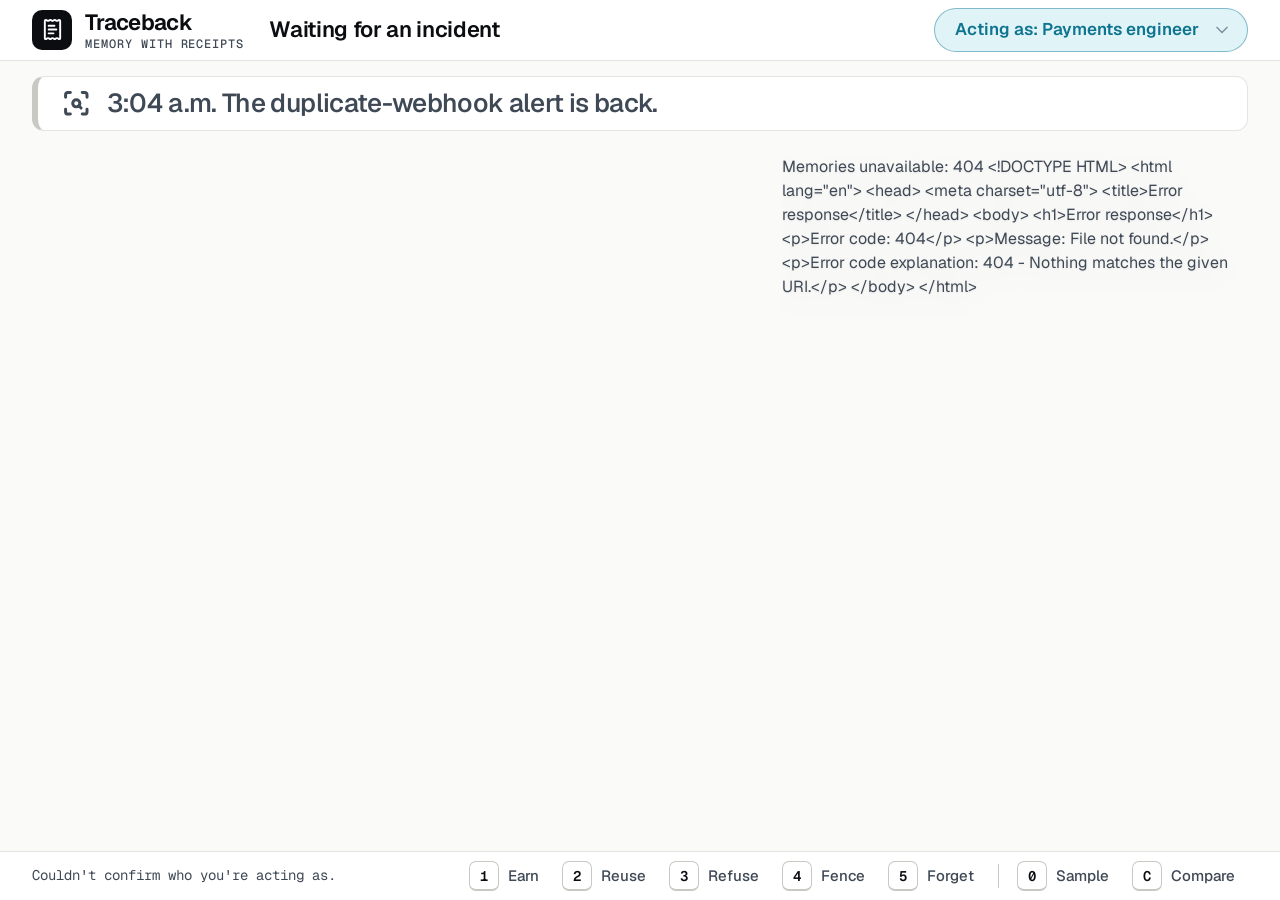
==== commit d07c4e2e: "P3: "paper trail" UI polish: one-screen fluid layout, memory receipt with stamps, compare overlay - " ====
--- a/web/index.html
+++ b/web/index.html
@@ -4,7 +4,8 @@
   <meta charset="utf-8">
   <meta name="viewport" content="width=device-width, initial-scale=1">
   <title>Traceback · Memory with receipts</title>
-  <!-- Vendored copies (no CDN at the venue): Pico 2.1.1, Prism 1.30.0, Lucide 1.73.0. -->
+  <link rel="icon" href="data:image/svg+xml,%3Csvg xmlns='http://www.w3.org/2000/svg' viewBox='0 0 32 32'%3E%3Crect width='32' height='32' rx='8' fill='%230a0a0a'/%3E%3Cpath d='M10 11h12M16 11v11' stroke='%23fff' stroke-width='3.2' stroke-linecap='round'/%3E%3C/svg%3E">
+  <!-- Vendored copies (no CDN at the venue): Pico 2.1.1, Prism 1.30.0, Lucide 1.73.0, Geist 1.9.2 (OFL). -->
   <link rel="stylesheet" href="vendor/pico.min.css">
   <link rel="stylesheet" href="vendor/prism-tomorrow.min.css">
   <link rel="stylesheet" href="styles.css">
@@ -12,28 +13,38 @@
 <body class="team-payments">
   <!-- P3 owns this page, app.js and styles.css. P2 owns memory.js (the memory card). P1 owns voice.js. -->
   <header class="topbar">
-    <div class="brand"><i data-lucide="receipt"></i><div><strong>Traceback</strong><small>Memory with receipts</small></div></div>
+    <div class="brand">
+      <span class="logo"><i data-lucide="receipt-text"></i></span>
+      <div><strong>Traceback</strong><small>Memory with receipts</small></div>
+    </div>
     <span id="incident-title">Waiting for an incident</span>
+    <span id="live" hidden></span>
     <select id="identity" aria-label="Acting as"></select>
   </header>
   <main class="layout">
+    <div id="answer" class="idle" aria-live="polite"></div>
     <article id="run-panel" aria-label="Run">
-      <h2 class="panel-label"><i data-lucide="activity"></i> Run</h2>
-      <div id="answer" class="idle"><i data-lucide="scan-search"></i><span>Press 2 to start the Reuse run, or 0 to replay the sample run.</span></div>
       <ol id="timeline"></ol>
-      <div id="outcome"></div>
+      <p id="now" hidden></p>
     </article>
     <article id="memory-panel" aria-label="Memory">
-      <h2 class="panel-label"><i data-lucide="brain"></i> Memory</h2>
       <div id="memory-slot"></div>
+      <div id="outcome"></div>
     </article>
     <section id="compare" aria-label="With memory vs without memory" hidden></section>
   </main>
   <footer class="bottombar">
     <p id="status">Starting…</p>
-    <div id="keys"><i data-lucide="keyboard"></i>
-      <kbd>1</kbd> Earn <kbd>2</kbd> Reuse <kbd>3</kbd> Refuse <kbd>4</kbd> Fence <kbd>5</kbd> Forget
-      <span class="sep">|</span> <kbd>0</kbd> Sample <kbd>C</kbd> Compare</div>
+    <nav id="keys" aria-label="Demo beats">
+      <button type="button" data-key="1"><kbd>1</kbd>Earn</button>
+      <button type="button" data-key="2"><kbd>2</kbd>Reuse</button>
+      <button type="button" data-key="3"><kbd>3</kbd>Refuse</button>
+      <button type="button" data-key="4"><kbd>4</kbd>Fence</button>
+      <button type="button" data-key="5"><kbd>5</kbd>Forget</button>
+      <span class="sep" aria-hidden="true"></span>
+      <button type="button" data-key="0"><kbd>0</kbd>Sample</button>
+      <button type="button" data-key="c"><kbd>C</kbd>Compare</button>
+    </nav>
   </footer>
   <div id="voice-panel"></div>
   <script src="vendor/prism.js" data-manual></script>
--- a/web/styles.css
+++ b/web/styles.css
@@ -1,221 +1,341 @@
-/* Traceback run view. Pico (vendor/pico.min.css) styles the basics; this file covers only what Pico
-   doesn't: top bar, answer banner, step timeline, patch lines, memory card fallback, compare columns,
-   bottom bar. Sizes are in rem so Pico's responsive root size scales them (20px at 1280, 21px at 1920). */
-
-:root {
-  --ok: #157347; --ok-bg: #e5f4ea;
-  --warn: #a15c00; --warn-bg: #fdf1dc;
-  --bad: #b42318; --bad-bg: #fde8e6;
-  --idle-bg: #eef1f5;
-  --line: #dde2e8;
-  --muted: #5b6672;
-}
-/* Team colours: on <body> for the identity, and on a memory card for its owner. */
-.team-payments { --team: #0f766e; --team-bg: #e3f3f1; --memory-hl: #2dd4bf; }
+/* Traceback run view, "paper trail": a quiet light desk where the one expressive object is the memory,
+   printed as a receipt and stamped (PROVEN / REFUSED / NOT APPLIED / VOID). Light on purpose: projectors
+   wash out dark greys. Pico (vendor/pico.min.css) styles the basics; the code block is the only dark object.
+   Fluid: the root size follows the viewport (see --pico-font-size) and everything else is in rem/em, so the
+   page fills any screen the same way it fills 1280x720 (20px root), just bigger. */
+
+@font-face {
+  font-family: "Geist"; font-weight: 100 900; font-display: swap;
+  src: url("vendor/geist/Geist-Variable.woff2") format("woff2");
+}
+@font-face {
+  font-family: "Geist Mono"; font-weight: 100 900; font-display: swap;
+  src: url("vendor/geist/GeistMono-Variable.woff2") format("woff2");
+}
+
+/* ------------------------------------------------------------------ tokens */
+
+/* :root[data-theme] outranks Pico's own `:root:not([data-theme=dark])` light theme. */
+:root[data-theme="light"] {
+  --bg: #fafaf9; --paper: #fff; --ink: #0b0d10; --muted: #3f4955; --line: #e4e4e0; --line-strong: #c9c9c3;
+  --code-bg: #16181b;
+  --ok: #157347; --ok-bg: #e9f5ee; --warn: #a15c00; --warn-bg: #fdf3e1; --bad: #b42318; --bad-bg: #fdecea; --void: #6b7280;
+  --ease: cubic-bezier(0.2, 0.8, 0.2, 1);
+  --mono: "Geist Mono", ui-monospace, SFMono-Regular, Menlo, Consolas, monospace;
+  --gutter: clamp(16px, 2.5vw, 48px);
+
+  /* 20px at 1280x720, 30px at 1920x1080, 40px at 2560x1440: whichever of width or height runs out first. */
+  --pico-font-size: clamp(16px, min(1.5625vw, 2.777vh), 48px);
+
+  --pico-font-family-sans-serif: "Geist", system-ui, -apple-system, "Segoe UI", Roboto, sans-serif;
+  --pico-font-family-monospace: var(--mono);
+  --pico-background-color: var(--bg);
+  --pico-color: var(--ink);
+  --pico-muted-color: var(--muted);
+  --pico-muted-border-color: var(--line);
+}
+/* Team colour = whose memory. On <body> for the identity, and on a receipt for its owner. */
+.team-payments { --team: #0e7490; --team-bg: #e0f4f8; --memory-hl: #22d3ee; }
 .team-platform { --team: #6d28d9; --team-bg: #efe8fd; --memory-hl: #a78bfa; }
 
-html, body { background: #f3f5f8; }
 body {
   --pico-primary: var(--team);
   --pico-primary-border: var(--team);
   --pico-form-element-focus-color: var(--team);
-}
-svg.lucide { width: 1.15em; height: 1.15em; flex: none; vertical-align: -0.2em; stroke-width: 2.25; }
+  -webkit-font-smoothing: antialiased;
+  /* One screen: header, the desk, the key bar. Columns scroll on their own if they ever overflow. */
+  display: grid; grid-template-rows: auto minmax(0, 1fr) auto; height: 100vh; height: 100dvh;
+}
+svg.lucide { width: 1.15em; height: 1.15em; flex: none; vertical-align: -0.2em; stroke-width: 2; }
+:focus-visible { outline: 2px solid var(--team); outline-offset: 2px; }
 
 /* ------------------------------------------------------------------ top bar */
 
 body > header.topbar {
-  position: sticky; top: 0; z-index: 10;
-  display: flex; flex-wrap: wrap; align-items: center; gap: 0.75rem 1.5rem;
-  padding: 0.7rem 1.5rem;
-  background: #fff; border-top: 5px solid var(--team); border-bottom: 1px solid var(--line);
-}
-.brand { display: flex; align-items: center; gap: 0.6rem; line-height: 1.15; }
-.brand > svg.lucide { width: 1.9rem; height: 1.9rem; color: var(--team); }
-.brand strong { display: block; font-size: 1.25rem; letter-spacing: -0.01em; }
-.brand small { display: block; font-size: 0.7rem; color: var(--muted); }
+  display: flex; flex-wrap: wrap; align-items: center; gap: 0.5rem 1.25rem;
+  padding: 0.4rem var(--gutter); border-bottom: 1px solid var(--line); background: var(--paper);
+}
+.brand { display: flex; align-items: center; gap: 0.65rem; line-height: 1.15; }
+.brand .logo { display: grid; place-items: center; width: 2rem; height: 2rem; border-radius: 0.5rem; background: var(--ink); color: #fff; }
+.brand .logo svg.lucide { width: 1.15rem; height: 1.15rem; }
+.brand strong { display: block; font-size: 1.1rem; font-weight: 650; letter-spacing: -0.03em; }
+.brand small { display: block; margin-top: 0.15rem; font: 500 0.6rem/1 var(--mono); letter-spacing: 0.08em; text-transform: uppercase; color: var(--muted); }
 #incident-title {
-  flex: 1; min-width: 14rem; font-size: 1.1rem; font-weight: 600;
+  flex: 1; min-width: 14rem; font-size: 1.1rem; font-weight: 600; letter-spacing: -0.015em;
   white-space: nowrap; overflow: hidden; text-overflow: ellipsis;
 }
-#incident-title::before { content: "Incident · "; color: var(--muted); font-weight: 400; }
+#live {
+  display: inline-flex; align-items: center; gap: 0.45rem; padding: 0.2rem 0.7rem;
+  border: 1px solid var(--line-strong); border-radius: 999px; font: 600 0.75rem/1.3 var(--mono); text-transform: uppercase; letter-spacing: 0.06em;
+}
+#live::before { content: ""; width: 0.55rem; height: 0.55rem; border-radius: 50%; background: var(--team); }
+#live[data-mode="live"]::before { animation: ping 1.4s ease-out infinite; }
+#live[data-mode="replay"] { border-style: dashed; color: var(--muted); }
+#live[data-mode="replay"]::before { background: var(--void); }
+#live[data-mode="done"]::before { background: var(--ok); }
 select#identity {
-  width: auto; margin: 0; padding: 0.45rem 2.4rem 0.45rem 1rem;
-  border: 2px solid var(--team); border-radius: 999px;
-  background-color: var(--team-bg); color: var(--team);
-  font-size: 0.9rem; font-weight: 700; cursor: pointer;
-}
-
-/* ------------------------------------------------------------------ layout */
+  width: auto; margin: 0; padding: 0.4rem 2.4rem 0.4rem 1rem;
+  border: 1px solid color-mix(in srgb, var(--team) 45%, transparent); border-radius: 999px;
+  background-color: var(--team-bg); color: var(--team); font-size: 0.85rem; font-weight: 600; cursor: pointer;
+  transition: color 0.3s, background-color 0.3s, border-color 0.3s;
+}
+@keyframes ping { from { box-shadow: 0 0 0 0 color-mix(in srgb, var(--team) 60%, transparent); } to { box-shadow: 0 0 0 0.45rem transparent; } }
+
+/* ------------------------------------------------------------------ the desk: answer on top, run | receipt below */
 
 main.layout {
-  display: grid; grid-template-columns: minmax(0, 3fr) minmax(0, 2fr); gap: 1.5rem;
-  max-width: 1800px; margin: 0 auto; padding: 1.25rem 1.5rem 5rem;
-}
-main.layout > article { margin: 0; }
-#memory-panel { position: sticky; top: 6rem; align-self: start; }
-main.layout:has(#compare:not([hidden])) #memory-panel { position: static; } /* don't slide over compare */
-.panel-label {
-  display: flex; align-items: center; gap: 0.45rem; margin: 0 0 0.9rem;
-  font-size: 0.75rem; font-weight: 700; letter-spacing: 0.08em; text-transform: uppercase; color: var(--muted);
-}
-
-/* ------------------------------------------------------------------ answer banner */
+  display: grid; grid-template-columns: minmax(0, 3fr) minmax(0, 2fr); grid-template-rows: auto minmax(0, 1fr);
+  gap: 0.75rem 2.5rem; width: 100%; margin: 0; padding: 0.75rem var(--gutter) 0.5rem; min-height: 0;
+}
+#answer { grid-column: 1 / -1; }
+main.layout > article {
+  margin: 0; padding: 0.25rem 0 0; background: none; box-shadow: none;
+  overflow: auto; scrollbar-width: thin; scrollbar-color: var(--line-strong) transparent;
+}
 
 #answer {
-  display: flex; align-items: flex-start; gap: 0.75rem; margin-bottom: 1.25rem;
-  padding: 1rem 1.25rem; border-radius: 0.6rem; border-left: 6px solid var(--muted);
-  background: var(--idle-bg); font-size: 1.35rem; font-weight: 650; line-height: 1.35;
-}
-#answer > svg.lucide { width: 1.6rem; height: 1.6rem; margin-top: 0.05em; }
-#answer.ok { background: var(--ok-bg); color: var(--ok); border-color: var(--ok); }
-#answer.warn { background: var(--warn-bg); color: var(--warn); border-color: var(--warn); }
-#answer.bad { background: var(--bad-bg); color: var(--bad); border-color: var(--bad); }
-#answer.idle { color: var(--muted); font-weight: 500; }
+  display: flex; align-items: flex-start; gap: 0.8rem; margin: 0;
+  padding: 0.55rem 1.2rem; border: 1px solid var(--line); border-left: 6px solid var(--line-strong); border-radius: 0.6rem;
+  background: var(--paper); color: var(--ink);
+  font-size: 1.3rem; font-weight: 650; letter-spacing: -0.025em; line-height: 1.2;
+  transition: border-color 0.3s;
+}
+#answer > svg.lucide { width: 1.1em; height: 1.1em; margin-top: 0.05em; stroke-width: 2.5; }
+#answer.ok { border-left-color: var(--ok); }
+#answer.warn { border-left-color: var(--warn); }
+#answer.bad { border-left-color: var(--bad); }
+#answer.ok > svg { color: var(--ok); }
+#answer.warn > svg { color: var(--warn); }
+#answer.bad > svg { color: var(--bad); }
+#answer.idle { color: var(--muted); font-weight: 550; }
+#answer > span { animation: rise 0.25s var(--ease); }
+@keyframes rise { from { opacity: 0; transform: translateY(6px); } }
 
 /* ------------------------------------------------------------------ step timeline */
 
 #timeline { list-style: none; margin: 0; padding: 0; }
+/* The progress line: each step's connector draws down when the next step lands. */
+#timeline li:not(:last-child)::before {
+  content: ""; position: absolute; left: calc(0.95rem - 1px); top: 1.9rem; bottom: 0; width: 2px;
+  background: var(--line-strong); transform-origin: top; animation: grow 0.3s var(--ease);
+}
+@keyframes grow { from { transform: scaleY(0); } }
 #timeline li {
-  position: relative; display: grid; grid-template-columns: 2.5rem minmax(0, 1fr); gap: 0.9rem;
-  margin: 0; padding: 0 0 0.9rem; list-style: none;
-  font-size: 1.05rem; font-weight: 600; line-height: 1.4; animation: appear 0.3s ease-out;
-}
-#timeline li:not(:last-child)::before { /* the line joining one step to the next */
-  content: ""; position: absolute; left: calc(1.25rem - 1px); top: 2.5rem; bottom: 0;
-  width: 2px; background: var(--line);
+  position: relative; display: grid; grid-template-columns: 1.9rem minmax(0, 1fr); gap: 0.9rem;
+  margin: 0; padding: 0 0 0.35rem; list-style: none; scroll-margin: 1rem 0;
+  font-size: 1.05rem; font-weight: 600; letter-spacing: -0.01em; line-height: 1.3;
+  animation: rise 0.25s var(--ease);
 }
 #timeline .icon {
-  width: 2.5rem; height: 2.5rem; border-radius: 50%; display: grid; place-items: center;
-  background: var(--idle-bg); color: var(--muted);
-}
-#timeline .icon svg.lucide { width: 1.3rem; height: 1.3rem; }
-#timeline li > div { padding-top: 0.4rem; }
-#timeline li.ok .icon { background: var(--ok-bg); color: var(--ok); }
-#timeline li.bad .icon { background: var(--bad-bg); color: var(--bad); }
-#timeline li.warn .icon { background: var(--warn-bg); color: var(--warn); }
-#timeline li.memory .icon { background: var(--team); color: #fff; }
-#timeline li.minor { font-size: 0.9rem; font-weight: 400; color: var(--muted); }
-#timeline li.minor .icon { width: 1.9rem; height: 1.9rem; justify-self: center; }
-#timeline li.minor .icon svg.lucide { width: 1rem; height: 1rem; }
-#timeline li.minor > div { padding-top: 0.2rem; }
-.sub { display: block; margin-top: 0.15rem; font-size: 0.85rem; font-weight: 400; color: var(--muted); }
-@keyframes appear { from { opacity: 0; transform: translateY(6px); } to { opacity: 1; transform: none; } }
-
-/* ------------------------------------------------------------------ patch (Prism tokens, our own lines) */
+  position: relative; z-index: 1; display: grid; place-items: center; width: 1.9rem; height: 1.9rem; border-radius: 50%;
+  background: var(--paper); border: 1px solid var(--line-strong); color: var(--ink);
+}
+#timeline .icon svg.lucide { width: 1rem; height: 1rem; }
+#timeline li > div { padding-top: 0.15rem; min-width: 0; }
+#timeline li.ok .icon { border-color: var(--ok); color: var(--ok); }
+#timeline li.bad .icon { border-color: var(--bad); color: var(--bad); }
+#timeline li.warn .icon { border-color: var(--warn); color: var(--warn); }
+#timeline li.memory .icon { background: var(--team); border-color: var(--team); color: #fff; }
+#timeline li.minor { font-size: 0.9rem; font-weight: 450; color: var(--muted); }
+.sub {
+  display: -webkit-box; -webkit-box-orient: vertical; -webkit-line-clamp: 1; overflow: hidden;
+  margin-top: 0.1rem; font-size: 0.9rem; font-weight: 400; letter-spacing: 0; color: var(--muted);
+}
+#timeline li.bad .sub { -webkit-line-clamp: 2; }
+
+/* The "now" line under the steps: what the agent is doing, with the run's clock. */
+#now { display: flex; align-items: center; gap: 0.9rem; margin: 0.1rem 0 0; font-size: 0.9rem; color: var(--muted); }
+#now .dot { width: 0.6rem; height: 0.6rem; margin: 0 0.65rem; flex: none; border-radius: 50%; background: var(--team); animation: ping 1.4s ease-out infinite; }
+#now .text { flex: 1; min-width: 0; white-space: nowrap; overflow: hidden; text-overflow: ellipsis; }
+#now .clock { font-family: var(--mono); font-variant-numeric: tabular-nums; }
+
+/* Refuse: what the memory needs vs what this incident has. */
+.mismatch { display: flex; flex-wrap: wrap; align-items: center; gap: 0.6rem; margin-top: 0.5rem; font-size: 1rem; }
+.mismatch .need, .mismatch .have { padding: 0.35rem 0.8rem; border: 1px solid var(--line-strong); border-radius: 0.6rem; background: var(--paper); }
+.mismatch .have { border-color: var(--bad); background: var(--bad-bg); color: var(--bad); }
+.mismatch .ne { font-size: 1.6rem; font-weight: 700; color: var(--bad); }
+.mismatch code { padding: 0; background: none; color: inherit; font-size: 0.95rem; font-weight: 600; }
+
+/* ------------------------------------------------------------------ patch: a window around the memory's lines */
 
 pre.patch {
-  margin: 0.6rem 0 0.25rem; padding: 0.75rem 0; border-radius: 0.5rem;
-  background: #1d1f21; color: #d4d4d4; font-size: 0.78rem; line-height: 1.6; overflow-x: auto;
-  counter-reset: line;
-}
-pre.patch .line { display: block; padding: 0 1rem; white-space: pre; }
-#timeline pre.patch .line::before {
+  margin: 0.4rem 0 0.2rem; padding: 0.45rem 0; border-radius: 0.6rem;
+  background: var(--code-bg); color: #e6e6e6; font-size: 0.95rem; line-height: 1.4; overflow: hidden;
+}
+pre.patch .line { position: relative; display: block; padding: 0 1rem 0 3.2rem; white-space: pre-wrap; overflow-wrap: anywhere; }
+pre.patch .line::before {
   counter-increment: line; content: counter(line);
-  display: inline-block; width: 2ch; margin-right: 1.5ch; text-align: right; color: #6b7280;
-}
+  position: absolute; left: 0; width: 2.3rem; text-align: right; font-size: 0.8rem; line-height: 1.9; color: #8b8f96;
+}
+pre.patch .line.near { opacity: 0.55; }
 pre.patch .line.from-memory {
-  position: relative;
-  background: color-mix(in srgb, var(--memory-hl) 22%, transparent);
-  box-shadow: inset 4px 0 0 var(--memory-hl);
-}
-/* Pinned to the right edge of the code box, so it stays visible even when long lines are cut off. */
+  padding-block: 0.15rem; font-size: 1.05rem; font-weight: 600;
+  background: color-mix(in srgb, var(--memory-hl) 22%, transparent); box-shadow: inset 4px 0 0 var(--memory-hl);
+}
+pre.patch .line.empty { padding-block: 0.15rem; } /* only the dashed "empty" box, where the memory's line was */
+pre.patch .line.empty::after {
+  content: "empty"; display: block; padding: 0 0.6rem; border: 1px dashed #8b8f96; border-radius: 0.3rem;
+  color: #8b8f96; font-size: 0.8rem; line-height: 1.7;
+}
+/* A patch with no memory lines shows the whole file: cap it and fade the rest out. */
+pre.patch.full { max-height: 10em; mask-image: linear-gradient(#000 75%, transparent); }
 pre.patch .tag {
-  position: absolute; right: 0.6rem; top: 50%; transform: translateY(-50%);
-  display: inline-flex; align-items: center; gap: 0.3rem; padding: 0.05rem 0.6rem;
-  border-radius: 999px; background: var(--memory-hl); color: #0b1f1d;
-  font: 700 0.7rem/1.5 var(--pico-font-family-sans-serif);
+  display: flex; align-items: center; gap: 0.35rem; width: fit-content; margin: 0.25rem 0 0.1rem;
+  padding: 0.05rem 0.6rem; border-radius: 999px; background: var(--memory-hl); color: #06141a;
+  font: 600 0.75rem/1.5 var(--pico-font-family-sans-serif); white-space: normal;
 }
 pre.patch .tag svg.lucide { width: 0.9rem; height: 0.9rem; }
-/* In a narrow code box the pinned tag would cover the line itself: put it underneath instead. */
-#timeline li > div { container-type: inline-size; } /* on the wrapper: containment on the <pre> would reset the line counter */
-@container (max-width: 26rem) {
-  pre.patch .tag { position: static; transform: none; display: flex; width: fit-content; margin: 0.15rem 0 0.25rem 3.5ch; }
-}
-
-/* ------------------------------------------------------------------ outcome badge */
+
+/* ------------------------------------------------------------------ outcome badge (also the compare badges) */
 
 #outcome { display: none; }
 #outcome.ok, #outcome.warn, #outcome.bad, .badge {
-  display: inline-flex; align-items: center; gap: 0.5rem; margin-top: 0.75rem;
-  padding: 0.55rem 1.25rem; border-radius: 999px; color: #fff; font-size: 1.1rem; font-weight: 700;
+  display: inline-flex; align-items: center; gap: 0.5rem; margin-top: 0.4rem;
+  padding: 0.45rem 1.1rem 0.45rem 0.9rem; border-radius: 999px; color: #fff;
+  font-size: 1.05rem; font-weight: 650; animation: rise 0.3s var(--ease);
 }
 #outcome.ok, .badge.ok { background: var(--ok); }
 #outcome.warn, .badge.warn { background: var(--warn); }
 #outcome.bad, .badge.bad { background: var(--bad); }
-
-/* ------------------------------------------------------------------ memory card (fallback until memory.js) */
-
+.badge::first-letter { text-transform: uppercase; }
+
+/* ------------------------------------------------------------------ the receipt: our fallback and memory.js's .tb-card
+   memory.js injects its own <style> and inline team colours; the #memory-slot prefix (and !important against
+   inline styles) gives both the same printed-receipt look. */
+
+#memory-slot { position: relative; filter: drop-shadow(0 1px 1px rgb(0 0 0 / 0.08)) drop-shadow(0 8px 14px rgb(0 0 0 / 0.07)); }
 #memory-slot:empty::before {
-  content: "No memory in play yet."; display: block; padding: 2rem 1rem; text-align: center;
-  border: 2px dashed var(--line); border-radius: 0.75rem; color: var(--muted);
-}
-.memory-fallback { border: 2px solid var(--team); border-radius: 0.75rem; overflow: hidden; animation: appear 0.3s ease-out; }
-.memory-fallback .memory-head {
-  display: flex; flex-wrap: wrap; gap: 0.5rem; align-items: center; justify-content: space-between;
-  padding: 0.7rem 1.1rem; background: var(--team-bg);
-}
-.memory-fallback .memory-body { padding: 0.9rem 1.1rem 0.4rem; }
-.memory-fallback h3 { margin: 0 0 0.6rem; font-size: 1.15rem; line-height: 1.3; }
-.chip {
-  display: inline-flex; align-items: center; gap: 0.35rem; padding: 0.2rem 0.75rem;
-  border-radius: 999px; font-size: 0.8rem; font-weight: 700;
-}
-.chip.owner { background: var(--team); color: #fff; }
-.chip.match { border: 2px solid var(--team); color: var(--team); background: #fff; }
-.chip.match.weak { border-color: var(--warn); color: var(--warn); }
-.visible { display: flex; align-items: center; gap: 0.45rem; font-size: 0.95rem; }
-.conditions { list-style: none; margin: 0.5rem 0 0; padding: 0; }
-.conditions li {
-  display: grid; grid-template-columns: 1.6rem minmax(0, 1fr); gap: 0.2rem 0.6rem; align-items: center;
-  margin: 0; padding: 0.5rem 0; border-top: 1px solid var(--line); list-style: none; font-size: 0.95rem;
-}
-.conditions code { grid-column: 2; justify-self: start; }
-.conditions .mark { width: 1.6rem; height: 1.6rem; border-radius: 50%; display: grid; place-items: center; color: #fff; }
-.conditions .mark svg.lucide { width: 1rem; height: 1rem; stroke-width: 3; }
-.conditions li.ok .mark { background: var(--ok); }
-.conditions li.bad .mark { background: var(--bad); }
-.conditions code { font-size: 0.8rem; }
-
-/* ------------------------------------------------------------------ compare view (key c) */
-
-#compare:not([hidden]) { grid-column: 1 / -1; display: grid; grid-template-columns: 1fr 1fr; gap: 1.5rem; }
-#compare > p { grid-column: 1 / -1; margin: 0; padding: 1.25rem; border-radius: 0.6rem; background: #fff; }
-.compare-col { margin: 0; border-top: 6px solid var(--muted); }
-.compare-col.with { border-top-color: var(--ok); }
-.compare-col.without { border-top-color: var(--bad); }
-.compare-col h3 { display: flex; align-items: center; gap: 0.5rem; font-size: 1.25rem; }
-.compare-col ol { list-style: none; padding: 0; font-size: 1.05rem; font-weight: 600; }
-.compare-col ol li { display: flex; flex-wrap: wrap; align-items: center; gap: 0.5rem; list-style: none; }
-.compare-col ol li .sub { flex-basis: 100%; margin-left: 1.65em; }
-.compare-col li.ok { color: var(--ok); }
-.compare-col li.bad { color: var(--bad); }
-.badge { display: inline-block; }
-.badge::first-letter { text-transform: uppercase; }
-
-/* ------------------------------------------------------------------ bottom bar: status + keys */
+  content: "No memory in play yet."; display: block; padding: 2.5rem 1rem; text-align: center;
+  border: 1px dashed var(--line-strong); border-radius: 0.6rem; color: var(--muted);
+}
+#memory-slot[data-empty]:empty::before { content: attr(data-empty); }
+.memory-fallback, #memory-slot .tb-card {
+  --zig: 0.55rem;
+  position: relative; margin: 0 0 0.5rem; padding: 0.9rem 1.2rem calc(0.8rem + var(--zig));
+  background: var(--paper); border: 0 !important; border-radius: 0.2rem 0.2rem 0 0;
+  color: var(--ink); font: 0.9rem/1.45 var(--mono);
+  /* zig-zag tear along the bottom edge */
+  mask: conic-gradient(from -45deg at bottom, #0000, #000 1deg 89deg, #0000 90deg) 50% / calc(2 * var(--zig)) 100%;
+}
+.print { animation: print-in 0.9s steps(12) both; }
+@keyframes print-in { from { transform: translateY(-100%); } }
+.receipt-head, #memory-slot .tb-chips {
+  margin: 0 0 0.6rem; padding-bottom: 0.55rem; border-bottom: 1px dashed var(--line-strong);
+}
+.receipt-head { font-size: 0.75rem; letter-spacing: 0.12em; text-transform: uppercase; text-align: center; color: var(--muted); }
+.memory-fallback h3, #memory-slot .tb-title { margin: 0 0 0.5rem; font: 600 1.05rem/1.3 var(--mono); letter-spacing: -0.01em; }
+.receipt-items { list-style: none; margin: 0; padding: 0; }
+.receipt-items li { display: flex; align-items: baseline; gap: 0.5rem; margin: 0; padding: 0.1rem 0; list-style: none; }
+.receipt-items .k { min-width: 0; font-size: 0.85rem; letter-spacing: 0.03em; text-transform: uppercase; color: var(--muted); }
+.receipt-items .dots { flex: 1 1 1rem; border-bottom: 2px dotted var(--line-strong); }
+.receipt-items .v { flex: none; font-weight: 600; }
+.receipt-items .ok, #memory-slot .tb-proof, #memory-slot .tb-ok .tb-icon { color: var(--ok); }
+.receipt-items .bad, #memory-slot .tb-line.tb-bad, #memory-slot .tb-bad .tb-icon { color: var(--bad); }
+#memory-slot .tb-chips { display: flex; flex-wrap: wrap; gap: 0.4rem; }
+#memory-slot .tb-chip {
+  padding: 0.05rem 0.55rem; border: 1px solid var(--line-strong); border-radius: 0.3rem;
+  background: none !important; color: var(--ink); font: 600 0.75rem/1.5 var(--mono); text-transform: uppercase; letter-spacing: 0.04em;
+}
+#memory-slot .tb-owner { border-color: var(--ink); }
+#memory-slot .tb-warn { border-color: var(--warn); color: var(--warn); }
+#memory-slot .tb-line, #memory-slot .tb-cond { margin: 0.15rem 0; font-size: 0.9rem; }
+#memory-slot .tb-label { margin-top: 0.5rem; padding-top: 0.4rem; border-top: 1px dashed var(--line-strong); font-size: 0.75rem; letter-spacing: 0.08em; text-transform: uppercase; color: var(--muted); }
+#memory-slot .tb-muted { font-size: 0.8rem; color: var(--muted); }
+#memory-slot .tb-bar { height: 6px; background: var(--line); }
+#memory-slot .tb-bar-fill { background: var(--ink) !important; }
+#memory-slot .tb-details { margin-top: 0.5rem; font-size: 0.75rem; color: var(--muted); }
+#memory-slot .tb-details summary { cursor: pointer; }
+#memory-slot .tb-forgotten { color: var(--muted); }
+#memory-slot :is(.tb-forgotten, .tb-expired) { filter: grayscale(1); opacity: 0.7; }
+/* Refused or not applied: the receipt fades to grey under its stamp. */
+#memory-slot:is([data-stamp="not-applied"], [data-stamp="refused"]) > :not(.stamp) { filter: grayscale(1); opacity: 0.6; transition: filter 0.3s, opacity 0.3s; }
+
+/* Rubber stamps. Only stamps overshoot: they land from 1.6x. */
+.stamp, #memory-slot .tb-forgotten::after {
+  position: absolute; bottom: 22%; left: 36%; z-index: 2;
+  padding: 0.1rem 0.8rem; border: 4px solid currentColor; border-radius: 0.45rem;
+  color: var(--stamp, var(--void)); background: color-mix(in srgb, var(--paper) 40%, transparent);
+  font: 800 1.35rem/1.25 var(--mono); letter-spacing: 0.14em; text-transform: uppercase;
+  transform: rotate(-6deg); mix-blend-mode: multiply; pointer-events: none;
+  animation: stamp 0.18s cubic-bezier(0.3, 1.4, 0.6, 1) both;
+}
+.stamp.proven { --stamp: var(--ok); }
+.stamp.refused { --stamp: var(--bad); }
+.stamp.not-applied { --stamp: var(--warn); }
+.stamp.still { animation: none; }
+#memory-slot .tb-forgotten::after { content: "Void"; bottom: 30%; }
+@keyframes stamp { from { opacity: 0; transform: rotate(-6deg) scale(1.6); } }
+
+/* ------------------------------------------------------------------ compare overlay (key c, Esc closes) */
+
+#compare:not([hidden]) {
+  position: fixed; inset: 0; z-index: 50; display: flex; flex-direction: column; gap: 1rem;
+  margin: 0; padding: 1.25rem 2.5rem; overflow: auto; background: var(--bg); animation: rise 0.25s var(--ease);
+}
+#compare header { display: flex; align-items: center; justify-content: space-between; gap: 1rem; }
+#compare h2 { margin: 0; font-size: 1.6rem; font-weight: 650; letter-spacing: -0.03em; }
+#compare .close, #keys button {
+  display: inline-flex; align-items: center; gap: 0.45rem; width: auto; margin: 0;
+  padding: 0.2rem 0.6rem 0.2rem 0.3rem; border: 1px solid transparent; border-radius: 0.55rem;
+  background: transparent; box-shadow: none; color: var(--muted);
+  font-size: 0.75rem; font-weight: 500; line-height: 1.2; cursor: pointer;
+  transition: background-color 0.15s, color 0.15s;
+}
+#compare .close { border-color: var(--line-strong); font-size: 0.9rem; }
+#compare .empty { margin: auto; font-size: 1.2rem; color: var(--muted); }
+#compare .columns { display: grid; grid-template-columns: 1fr 1fr; gap: 2rem; }
+.compare-col { margin: 0; padding: 1rem 1.5rem; background: var(--paper); border: 1px solid var(--line); border-radius: 0.8rem; box-shadow: none; }
+.compare-col.with { border-color: var(--team); box-shadow: 0 0 0 4px var(--team-bg); }
+.compare-col .numeral { font-size: 3.6rem; font-weight: 700; line-height: 1; letter-spacing: -0.05em; }
+.compare-col.with .numeral { color: var(--team); }
+.compare-col .numeral-label { margin: 0.2rem 0 0.6rem; font-size: 0.9rem; color: var(--muted); }
+.compare-col h3 { display: flex; align-items: center; gap: 0.5rem; margin: 0; font-size: 1.3rem; font-weight: 650; }
+.compare-col pre.patch { font-size: 0.85rem; }
+.compare-col pre.patch .line.from-memory { font-size: 0.95rem; }
+.compare-col .failing code { padding: 0.15rem 0.5rem; background: var(--bad-bg); color: var(--bad); font-size: 0.9rem; font-weight: 600; }
+.compare-col .attempts { display: flex; flex-wrap: wrap; gap: 0.5rem; margin: 0.5rem 0 0; font-size: 1.1rem; font-weight: 650; }
+.compare-col .attempts .ok { color: var(--ok); }
+.compare-col .attempts .bad { color: var(--bad); }
+.compare-col .attempts .arrow { color: var(--muted); }
+
+/* ------------------------------------------------------------------ bottom bar: status + key chips */
 
 .bottombar {
-  position: fixed; left: 0; right: 0; bottom: 0; z-index: 10;
   display: flex; flex-wrap: wrap; align-items: center; gap: 0.25rem 1.5rem;
-  padding: 0.45rem 1.5rem; background: rgba(255, 255, 255, 0.95); border-top: 1px solid var(--line);
-  font-size: 0.7rem; color: var(--muted);
-}
-#status { flex: 1; min-width: 12rem; margin: 0; white-space: nowrap; overflow: hidden; text-overflow: ellipsis; }
-#keys { display: flex; align-items: center; gap: 0.35rem; }
-#keys kbd {
-  padding: 0.05rem 0.45rem; border: 1px solid var(--line); border-bottom-width: 3px; border-radius: 0.3rem;
-  background: #fff; color: inherit; font-size: 0.7rem; font-weight: 700;
-}
-#keys .sep { margin: 0 0.3rem; opacity: 0.5; }
-#voice-panel { position: fixed; right: 1.25rem; bottom: 3rem; z-index: 11; }
-
-/* ------------------------------------------------------------------ narrow screens (about 800px) */
+  padding: 0.2rem var(--gutter); border-top: 1px solid var(--line); background: var(--paper);
+}
+#status { flex: 1; min-width: 12rem; margin: 0; white-space: nowrap; overflow: hidden; text-overflow: ellipsis; font: 0.7rem/1.4 var(--mono); color: var(--muted); }
+#keys { display: flex; flex-wrap: wrap; align-items: center; gap: 0.15rem; }
+#keys button:hover, #compare .close:hover { background: color-mix(in srgb, var(--ink) 6%, transparent); color: var(--ink); }
+#keys button.current, #keys button[aria-pressed="true"] { background: var(--team-bg); color: var(--team); }
+#keys button.pressed { animation: press 0.2s var(--ease); }
+#keys kbd, #compare .close kbd {
+  display: inline-grid; place-items: center; min-width: 1.5rem; height: 1.5rem; padding: 0 0.35rem;
+  border: 1px solid var(--line-strong); border-bottom-width: 2px; border-radius: 0.35rem;
+  background: var(--paper); color: var(--ink); font: 600 0.7rem/1 var(--mono);
+}
+#keys button.current kbd, #keys button[aria-pressed="true"] kbd { border-color: var(--team); color: var(--team); }
+#keys .sep { width: 1px; height: 1.2rem; margin: 0 0.4rem; background: var(--line-strong); }
+@keyframes press { 50% { transform: scale(0.92); } }
+#voice-panel { position: fixed; right: 1.25rem; bottom: 3.5rem; z-index: 11; }
+
+/* ------------------------------------------------------------------ narrow screens (about 800px): one column, page scrolls */
 
 @media (max-width: 900px) {
-  main.layout { grid-template-columns: minmax(0, 1fr); padding: 1rem 1rem 6rem; }
-  #memory-panel { position: static; }
-  #compare:not([hidden]) { grid-template-columns: minmax(0, 1fr); }
-  body > header.topbar { position: static; padding: 0.6rem 1rem; }
-  #answer { font-size: 1.2rem; }
-}
+  body { height: auto; min-height: 100dvh; }
+  main.layout { grid-template-columns: minmax(0, 1fr); }
+  main.layout > article { overflow: visible; }
+  .bottombar { position: sticky; bottom: 0; z-index: 5; }
+  #status { flex-basis: 100%; }
+  #compare .columns { grid-template-columns: minmax(0, 1fr); }
+}
+
+/* Landscape screens are height-bound (the root size follows the height): older steps drop their second
+   line so the whole run fits without scrolling. */
+@media (min-aspect-ratio: 14/9) and (min-width: 901px) {
+  #timeline li:not(:nth-last-child(-n+2)):not(.bad) .sub { display: none; }
+}
+
+@media (prefers-reduced-motion: reduce) {
+  *, *::before, *::after { animation-duration: 0.01ms !important; animation-iteration-count: 1 !important; transition-duration: 0.01ms !important; }
+}
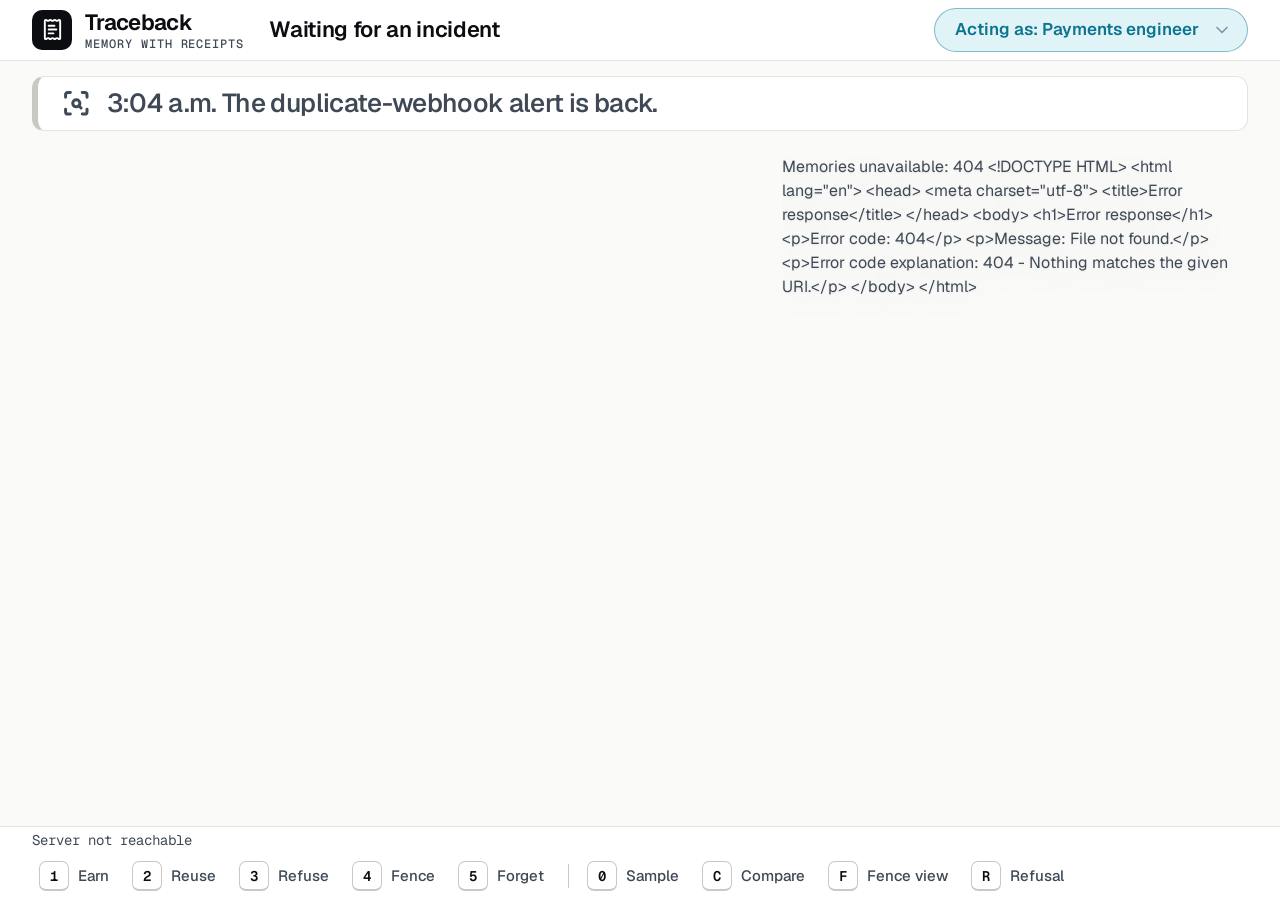
==== commit 6814e491: "Run view: F shows the Fence view, R the refusal receipt; live refusals show it too (#53) - web/app.j" ====
--- a/web/index.html
+++ b/web/index.html
@@ -44,6 +44,8 @@
       <span class="sep" aria-hidden="true"></span>
       <button type="button" data-key="0"><kbd>0</kbd>Sample</button>
       <button type="button" data-key="c"><kbd>C</kbd>Compare</button>
+      <button type="button" data-key="f"><kbd>F</kbd>Fence view</button>
+      <button type="button" data-key="r"><kbd>R</kbd>Refusal</button>
     </nav>
   </footer>
   <div id="voice-panel"></div>
--- a/web/styles.css
+++ b/web/styles.css
@@ -251,8 +251,9 @@
 #memory-slot:is([data-stamp="not-applied"], [data-stamp="refused"]) > :not(.stamp) { filter: grayscale(1); opacity: 0.6; transition: filter 0.3s, opacity 0.3s; }
 
 /* Rubber stamps. Only stamps overshoot: they land from 1.6x. */
+/* Top-right corner: it covers only the receipt's decorative header, never a line a judge must read. */
 .stamp, #memory-slot .tb-forgotten::after {
-  position: absolute; bottom: 22%; left: 36%; z-index: 2;
+  position: absolute; top: 0.4rem; right: 0.6rem; z-index: 2;
   padding: 0.1rem 0.8rem; border: 4px solid currentColor; border-radius: 0.45rem;
   color: var(--stamp, var(--void)); background: color-mix(in srgb, var(--paper) 40%, transparent);
   font: 800 1.35rem/1.25 var(--mono); letter-spacing: 0.14em; text-transform: uppercase;
@@ -263,7 +264,7 @@
 .stamp.refused { --stamp: var(--bad); }
 .stamp.not-applied { --stamp: var(--warn); }
 .stamp.still { animation: none; }
-#memory-slot .tb-forgotten::after { content: "Void"; bottom: 30%; }
+#memory-slot .tb-forgotten::after { content: "Void"; }
 @keyframes stamp { from { opacity: 0; transform: rotate(-6deg) scale(1.6); } }
 
 /* ------------------------------------------------------------------ compare overlay (key c, Esc closes) */
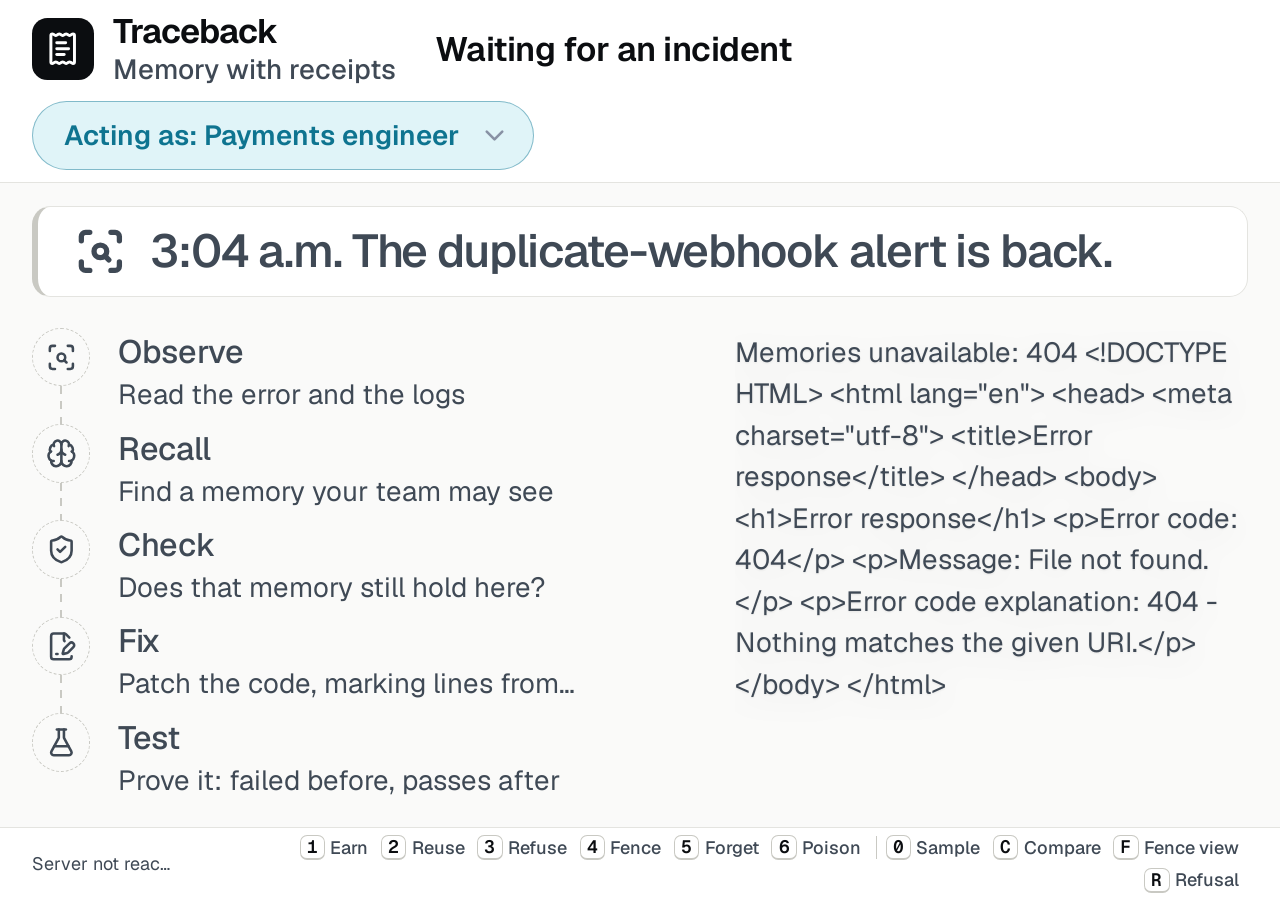
==== commit b60f861e: "P3 UI round 2: fit-to-window, the five steps, wow moments, receipt and slide fixes - Fit to window: " ====
--- a/web/index.html
+++ b/web/index.html
@@ -26,6 +26,7 @@
     <article id="run-panel" aria-label="Run">
       <ol id="timeline"></ol>
       <p id="now" hidden></p>
+      <ol id="ghosts" aria-label="Steps still ahead"></ol>
     </article>
     <article id="memory-panel" aria-label="Memory">
       <div id="memory-slot"></div>
@@ -41,6 +42,7 @@
       <button type="button" data-key="3"><kbd>3</kbd>Refuse</button>
       <button type="button" data-key="4"><kbd>4</kbd>Fence</button>
       <button type="button" data-key="5"><kbd>5</kbd>Forget</button>
+      <button type="button" data-key="6"><kbd>6</kbd>Poison</button>
       <span class="sep" aria-hidden="true"></span>
       <button type="button" data-key="0"><kbd>0</kbd>Sample</button>
       <button type="button" data-key="c"><kbd>C</kbd>Compare</button>
--- a/web/styles.css
+++ b/web/styles.css
@@ -1,8 +1,8 @@
 /* Traceback run view, "paper trail": a quiet light desk where the one expressive object is the memory,
    printed as a receipt and stamped (PROVEN / REFUSED / NOT APPLIED / VOID). Light on purpose: projectors
    wash out dark greys. Pico (vendor/pico.min.css) styles the basics; the code block is the only dark object.
-   Fluid: the root size follows the viewport (see --pico-font-size) and everything else is in rem/em, so the
-   page fills any screen the same way it fills 1280x720 (20px root), just bigger. */
+   Fluid: everything is in rem/em. The CSS clamp below is the starting root size; app.js (fit) then picks the
+   largest root size at which nothing scrolls, so the page fills any window at any aspect ratio. */
 
 @font-face {
   font-family: "Geist"; font-weight: 100 900; font-display: swap;
@@ -23,8 +23,9 @@
   --ease: cubic-bezier(0.2, 0.8, 0.2, 1);
   --mono: "Geist Mono", ui-monospace, SFMono-Regular, Menlo, Consolas, monospace;
   --gutter: clamp(16px, 2.5vw, 48px);
-
-  /* 20px at 1280x720, 30px at 1920x1080, 40px at 2560x1440: whichever of width or height runs out first. */
+  --fine: max(0.9rem, 18px); /* the smallest text a judge reads: never under 18px, however small fit makes the root (body text uses max(…rem, 18px) too) */
+
+  /* Start: 20px at 1280x720, 30px at 1920x1080, 40px at 2560x1440. app.js (fit) refines it to fill the window. */
   --pico-font-size: clamp(16px, min(1.5625vw, 2.777vh), 48px);
 
   --pico-font-family-sans-serif: "Geist", system-ui, -apple-system, "Segoe UI", Roboto, sans-serif;
@@ -34,9 +35,9 @@
   --pico-muted-color: var(--muted);
   --pico-muted-border-color: var(--line);
 }
-/* Team colour = whose memory. On <body> for the identity, and on a receipt for its owner. */
-.team-payments { --team: #0e7490; --team-bg: #e0f4f8; --memory-hl: #22d3ee; }
-.team-platform { --team: #6d28d9; --team-bg: #efe8fd; --memory-hl: #a78bfa; }
+/* Team colour = whose memory. On <body> for the identity, on a receipt for its owner, on a Fence column for its team. */
+.team-payments, #memory-slot .tb-fence-col:first-child { --team: #0e7490; --team-bg: #e0f4f8; --memory-hl: #22d3ee; }
+.team-platform, #memory-slot .tb-fence-col:last-child { --team: #6d28d9; --team-bg: #efe8fd; --memory-hl: #a78bfa; }
 
 body {
   --pico-primary: var(--team);
@@ -46,6 +47,7 @@
   /* One screen: header, the desk, the key bar. Columns scroll on their own if they ever overflow. */
   display: grid; grid-template-rows: auto minmax(0, 1fr) auto; height: 100vh; height: 100dvh;
 }
+html { transition: font-size 0.2s var(--ease); } /* fit's size changes glide instead of snapping */
 svg.lucide { width: 1.15em; height: 1.15em; flex: none; vertical-align: -0.2em; stroke-width: 2; }
 :focus-visible { outline: 2px solid var(--team); outline-offset: 2px; }
 
@@ -59,14 +61,14 @@
 .brand .logo { display: grid; place-items: center; width: 2rem; height: 2rem; border-radius: 0.5rem; background: var(--ink); color: #fff; }
 .brand .logo svg.lucide { width: 1.15rem; height: 1.15rem; }
 .brand strong { display: block; font-size: 1.1rem; font-weight: 650; letter-spacing: -0.03em; }
-.brand small { display: block; margin-top: 0.15rem; font: 500 0.6rem/1 var(--mono); letter-spacing: 0.08em; text-transform: uppercase; color: var(--muted); }
+.brand small { display: block; margin-top: 0.1rem; font-size: var(--fine); font-weight: 500; color: var(--muted); }
 #incident-title {
   flex: 1; min-width: 14rem; font-size: 1.1rem; font-weight: 600; letter-spacing: -0.015em;
   white-space: nowrap; overflow: hidden; text-overflow: ellipsis;
 }
 #live {
   display: inline-flex; align-items: center; gap: 0.45rem; padding: 0.2rem 0.7rem;
-  border: 1px solid var(--line-strong); border-radius: 999px; font: 600 0.75rem/1.3 var(--mono); text-transform: uppercase; letter-spacing: 0.06em;
+  border: 1px solid var(--line-strong); border-radius: 999px; font: 600 var(--fine)/1.3 var(--mono); text-transform: uppercase; letter-spacing: 0.06em;
 }
 #live::before { content: ""; width: 0.55rem; height: 0.55rem; border-radius: 50%; background: var(--team); }
 #live[data-mode="live"]::before { animation: ping 1.4s ease-out infinite; }
@@ -76,7 +78,7 @@
 select#identity {
   width: auto; margin: 0; padding: 0.4rem 2.4rem 0.4rem 1rem;
   border: 1px solid color-mix(in srgb, var(--team) 45%, transparent); border-radius: 999px;
-  background-color: var(--team-bg); color: var(--team); font-size: 0.85rem; font-weight: 600; cursor: pointer;
+  background-color: var(--team-bg); color: var(--team); font-size: var(--fine); font-weight: 600; cursor: pointer;
   transition: color 0.3s, background-color 0.3s, border-color 0.3s;
 }
 @keyframes ping { from { box-shadow: 0 0 0 0 color-mix(in srgb, var(--team) 60%, transparent); } to { box-shadow: 0 0 0 0.45rem transparent; } }
@@ -84,20 +86,20 @@
 /* ------------------------------------------------------------------ the desk: answer on top, run | receipt below */
 
 main.layout {
-  display: grid; grid-template-columns: minmax(0, 3fr) minmax(0, 2fr); grid-template-rows: auto minmax(0, 1fr);
+  display: grid; grid-template-columns: minmax(0, 11fr) minmax(0, 9fr); grid-template-rows: auto minmax(0, 1fr);
   gap: 0.75rem 2.5rem; width: 100%; margin: 0; padding: 0.75rem var(--gutter) 0.5rem; min-height: 0;
 }
 #answer { grid-column: 1 / -1; }
 main.layout > article {
   margin: 0; padding: 0.25rem 0 0; background: none; box-shadow: none;
-  overflow: auto; scrollbar-width: thin; scrollbar-color: var(--line-strong) transparent;
+  overflow: hidden auto; scrollbar-width: thin; scrollbar-color: var(--line-strong) transparent;
 }
 
 #answer {
   display: flex; align-items: flex-start; gap: 0.8rem; margin: 0;
   padding: 0.55rem 1.2rem; border: 1px solid var(--line); border-left: 6px solid var(--line-strong); border-radius: 0.6rem;
   background: var(--paper); color: var(--ink);
-  font-size: 1.3rem; font-weight: 650; letter-spacing: -0.025em; line-height: 1.2;
+  font-size: 1.5rem; font-weight: 650; letter-spacing: -0.025em; line-height: 1.2;
   transition: border-color 0.3s;
 }
 #answer > svg.lucide { width: 1.1em; height: 1.1em; margin-top: 0.05em; stroke-width: 2.5; }
@@ -113,38 +115,45 @@
 
 /* ------------------------------------------------------------------ step timeline */
 
-#timeline { list-style: none; margin: 0; padding: 0; }
+#timeline, #ghosts { list-style: none; margin: 0; padding: 0; }
 /* The progress line: each step's connector draws down when the next step lands. */
-#timeline li:not(:last-child)::before {
+:is(#timeline, #ghosts) li:not(:last-child)::before {
   content: ""; position: absolute; left: calc(0.95rem - 1px); top: 1.9rem; bottom: 0; width: 2px;
   background: var(--line-strong); transform-origin: top; animation: grow 0.3s var(--ease);
 }
 @keyframes grow { from { transform: scaleY(0); } }
-#timeline li {
+:is(#timeline, #ghosts) li {
   position: relative; display: grid; grid-template-columns: 1.9rem minmax(0, 1fr); gap: 0.9rem;
   margin: 0; padding: 0 0 0.35rem; list-style: none; scroll-margin: 1rem 0;
-  font-size: 1.05rem; font-weight: 600; letter-spacing: -0.01em; line-height: 1.3;
+  font-size: max(1.05rem, 18px); font-weight: 600; letter-spacing: -0.01em; line-height: 1.3;
   animation: rise 0.25s var(--ease);
 }
-#timeline .icon {
+:is(#timeline, #ghosts) .icon {
   position: relative; z-index: 1; display: grid; place-items: center; width: 1.9rem; height: 1.9rem; border-radius: 50%;
   background: var(--paper); border: 1px solid var(--line-strong); color: var(--ink);
 }
-#timeline .icon svg.lucide { width: 1rem; height: 1rem; }
-#timeline li > div { padding-top: 0.15rem; min-width: 0; }
+:is(#timeline, #ghosts) .icon svg.lucide { width: 1rem; height: 1rem; }
+:is(#timeline, #ghosts) li > div { padding-top: 0.15rem; min-width: 0; }
 #timeline li.ok .icon { border-color: var(--ok); color: var(--ok); }
 #timeline li.bad .icon { border-color: var(--bad); color: var(--bad); }
 #timeline li.warn .icon { border-color: var(--warn); color: var(--warn); }
 #timeline li.memory .icon { background: var(--team); border-color: var(--team); color: #fff; }
-#timeline li.minor { font-size: 0.9rem; font-weight: 450; color: var(--muted); }
+#timeline li.minor { font-size: var(--fine); font-weight: 450; color: var(--muted); }
 .sub {
   display: -webkit-box; -webkit-box-orient: vertical; -webkit-line-clamp: 1; overflow: hidden;
-  margin-top: 0.1rem; font-size: 0.9rem; font-weight: 400; letter-spacing: 0; color: var(--muted);
+  margin-top: 0.1rem; font-size: var(--fine); font-weight: 400; letter-spacing: 0; color: var(--muted);
 }
 #timeline li.bad .sub { -webkit-line-clamp: 2; }
 
+/* The five steps still ahead (Observe, Recall, Check, Fix, Test): greyed, dashed, the next one breathing. */
+#ghosts li { color: var(--muted); font-weight: 500; animation: none; }
+#ghosts li:not(:last-child)::before { background: repeating-linear-gradient(var(--line-strong) 0 0.25rem, transparent 0.25rem 0.5rem); animation: none; }
+#ghosts .icon { border-style: dashed; background: var(--bg); color: var(--muted); }
+#run-panel:is([data-live="live"], [data-live="replay"]) #ghosts li:first-child .icon { border: 1px solid var(--team); color: var(--team); animation: ping 1.4s ease-out infinite; }
+#run-panel:is([data-live="live"], [data-live="replay"]) #ghosts .sub { display: none; }
+
 /* The "now" line under the steps: what the agent is doing, with the run's clock. */
-#now { display: flex; align-items: center; gap: 0.9rem; margin: 0.1rem 0 0; font-size: 0.9rem; color: var(--muted); }
+#now { display: flex; align-items: center; gap: 0.9rem; margin: 0 0 0.35rem; font-size: var(--fine); color: var(--muted); }
 #now .dot { width: 0.6rem; height: 0.6rem; margin: 0 0.65rem; flex: none; border-radius: 50%; background: var(--team); animation: ping 1.4s ease-out infinite; }
 #now .text { flex: 1; min-width: 0; white-space: nowrap; overflow: hidden; text-overflow: ellipsis; }
 #now .clock { font-family: var(--mono); font-variant-numeric: tabular-nums; }
@@ -154,56 +163,78 @@
 .mismatch .need, .mismatch .have { padding: 0.35rem 0.8rem; border: 1px solid var(--line-strong); border-radius: 0.6rem; background: var(--paper); }
 .mismatch .have { border-color: var(--bad); background: var(--bad-bg); color: var(--bad); }
 .mismatch .ne { font-size: 1.6rem; font-weight: 700; color: var(--bad); }
-.mismatch code { padding: 0; background: none; color: inherit; font-size: 0.95rem; font-weight: 600; }
+.mismatch code { padding: 0; background: none; color: inherit; font-size: var(--fine); font-weight: 600; }
 
 /* ------------------------------------------------------------------ patch: a window around the memory's lines */
 
 pre.patch {
   margin: 0.4rem 0 0.2rem; padding: 0.45rem 0; border-radius: 0.6rem;
-  background: var(--code-bg); color: #e6e6e6; font-size: 0.95rem; line-height: 1.4; overflow: hidden;
+  background: var(--code-bg); color: #e6e6e6; font-size: max(0.95rem, 18px); line-height: 1.4; overflow: hidden;
 }
 pre.patch .line { position: relative; display: block; padding: 0 1rem 0 3.2rem; white-space: pre-wrap; overflow-wrap: anywhere; }
 pre.patch .line::before {
-  counter-increment: line; content: counter(line);
+  content: attr(data-n);
   position: absolute; left: 0; width: 2.3rem; text-align: right; font-size: 0.8rem; line-height: 1.9; color: #8b8f96;
 }
 pre.patch .line.near { opacity: 0.55; }
+pre.patch .line.gap { color: #8b8f96; line-height: 1.2; }
 pre.patch .line.from-memory {
-  padding-block: 0.15rem; font-size: 1.05rem; font-weight: 600;
+  padding-block: 0.15rem; font-size: max(1.05rem, 18px); font-weight: 600;
   background: color-mix(in srgb, var(--memory-hl) 22%, transparent); box-shadow: inset 4px 0 0 var(--memory-hl);
 }
 pre.patch .line.empty { padding-block: 0.15rem; } /* only the dashed "empty" box, where the memory's line was */
 pre.patch .line.empty::after {
   content: "empty"; display: block; padding: 0 0.6rem; border: 1px dashed #8b8f96; border-radius: 0.3rem;
-  color: #8b8f96; font-size: 0.8rem; line-height: 1.7;
-}
+  color: #8b8f96; font-size: var(--fine); line-height: 1.7;
+}
+/* Reuse: a highlight sweeps across the memory's line while the receipt glows back (#memory-slot.echo). */
+pre.patch .line.from-memory::after {
+  content: ""; position: absolute; inset: 0; pointer-events: none;
+  background: linear-gradient(90deg, transparent, color-mix(in srgb, var(--memory-hl) 60%, transparent) 50%, transparent);
+  transform: translateX(-100%); animation: sweep 1s var(--ease) 0.3s both;
+}
+@keyframes sweep { to { transform: translateX(100%); opacity: 0; } }
 /* A patch with no memory lines shows the whole file: cap it and fade the rest out. */
-pre.patch.full { max-height: 10em; mask-image: linear-gradient(#000 75%, transparent); }
+pre.patch.full { max-height: 6.5em; mask-image: linear-gradient(#000 75%, transparent); }
 pre.patch .tag {
   display: flex; align-items: center; gap: 0.35rem; width: fit-content; margin: 0.25rem 0 0.1rem;
   padding: 0.05rem 0.6rem; border-radius: 999px; background: var(--memory-hl); color: #06141a;
-  font: 600 0.75rem/1.5 var(--pico-font-family-sans-serif); white-space: normal;
+  font: 600 var(--fine)/1.5 var(--pico-font-family-sans-serif); white-space: normal;
 }
 pre.patch .tag svg.lucide { width: 0.9rem; height: 0.9rem; }
 
-/* ------------------------------------------------------------------ outcome badge (also the compare badges) */
+/* ------------------------------------------------------------------ outcome badge */
 
 #outcome { display: none; }
-#outcome.ok, #outcome.warn, #outcome.bad, .badge {
+#outcome.ok, #outcome.warn, #outcome.bad {
   display: inline-flex; align-items: center; gap: 0.5rem; margin-top: 0.4rem;
   padding: 0.45rem 1.1rem 0.45rem 0.9rem; border-radius: 999px; color: #fff;
-  font-size: 1.05rem; font-weight: 650; animation: rise 0.3s var(--ease);
-}
-#outcome.ok, .badge.ok { background: var(--ok); }
-#outcome.warn, .badge.warn { background: var(--warn); }
-#outcome.bad, .badge.bad { background: var(--bad); }
-.badge::first-letter { text-transform: uppercase; }
+  font-size: max(1.05rem, 18px); font-weight: 650; animation: rise 0.3s var(--ease);
+}
+#outcome.ok { background: var(--ok); }
+#outcome.warn { background: var(--warn); }
+#outcome.bad { background: var(--bad); }
+
+/* An escalated run's handoff (run_finished.escalation): four lines, "more" for the rest, Copy. */
+#handoff { margin-top: 0.6rem; padding: 0.6rem 0.9rem; border-left: 3px solid var(--warn); background: var(--paper); font-size: var(--fine); color: var(--muted); }
+#handoff p { display: -webkit-box; -webkit-box-orient: vertical; -webkit-line-clamp: 4; overflow: hidden; margin: 0 0 0.3rem; white-space: pre-line; }
+#handoff p.open { display: block; }
+#handoff button { width: auto; margin: 0 0.4rem 0 0; padding: 0.15rem 0.6rem; border: 1px solid var(--line-strong); background: none; color: var(--ink); font-size: var(--fine); }
+
+/* Forget's toast, over the key bar. */
+.toast {
+  position: fixed; left: 0; right: 0; bottom: 3.5rem; z-index: 60; display: flex; align-items: center; gap: 0.5rem;
+  width: fit-content; margin-inline: auto; padding: 0.5rem 1.1rem; border-radius: 999px;
+  background: var(--ink); color: #fff; font-size: var(--fine); font-weight: 600; animation: rise 0.3s var(--ease);
+}
 
 /* ------------------------------------------------------------------ the receipt: our fallback and memory.js's .tb-card
    memory.js injects its own <style> and inline team colours; the #memory-slot prefix (and !important against
    inline styles) gives both the same printed-receipt look. */
 
 #memory-slot { position: relative; filter: drop-shadow(0 1px 1px rgb(0 0 0 / 0.08)) drop-shadow(0 8px 14px rgb(0 0 0 / 0.07)); }
+#memory-slot.echo { animation: echo 1.4s var(--ease) 0.3s; }
+@keyframes echo { 30% { filter: drop-shadow(0 0 0.15rem var(--memory-hl)) drop-shadow(0 0 1.2rem var(--memory-hl)); } }
 #memory-slot:empty::before {
   content: "No memory in play yet."; display: block; padding: 2.5rem 1rem; text-align: center;
   border: 1px dashed var(--line-strong); border-radius: 0.6rem; color: var(--muted);
@@ -213,7 +244,7 @@
   --zig: 0.55rem;
   position: relative; margin: 0 0 0.5rem; padding: 0.9rem 1.2rem calc(0.8rem + var(--zig));
   background: var(--paper); border: 0 !important; border-radius: 0.2rem 0.2rem 0 0;
-  color: var(--ink); font: 0.9rem/1.45 var(--mono);
+  color: var(--ink); font: var(--fine)/1.45 var(--mono);
   /* zig-zag tear along the bottom edge */
   mask: conic-gradient(from -45deg at bottom, #0000, #000 1deg 89deg, #0000 90deg) 50% / calc(2 * var(--zig)) 100%;
 }
@@ -222,41 +253,58 @@
 .receipt-head, #memory-slot .tb-chips {
   margin: 0 0 0.6rem; padding-bottom: 0.55rem; border-bottom: 1px dashed var(--line-strong);
 }
-.receipt-head { font-size: 0.75rem; letter-spacing: 0.12em; text-transform: uppercase; text-align: center; color: var(--muted); }
-.memory-fallback h3, #memory-slot .tb-title { margin: 0 0 0.5rem; font: 600 1.05rem/1.3 var(--mono); letter-spacing: -0.01em; }
+.receipt-head { font-size: 0.8rem; letter-spacing: 0.12em; text-transform: uppercase; color: var(--muted); }
+/* The run's receipt keeps its top-right corner clear for the stamp, so the stamp never covers text. */
+.memory-fallback .receipt-head, #memory-slot > .tb-card .tb-chips { min-height: 2.4rem; padding-right: 9.5rem; }
+.memory-fallback h3, #memory-slot .tb-title { margin: 0 0 0.5rem; font: 600 max(1.05rem, 18px)/1.3 var(--mono); letter-spacing: -0.01em; }
 .receipt-items { list-style: none; margin: 0; padding: 0; }
 .receipt-items li { display: flex; align-items: baseline; gap: 0.5rem; margin: 0; padding: 0.1rem 0; list-style: none; }
-.receipt-items .k { min-width: 0; font-size: 0.85rem; letter-spacing: 0.03em; text-transform: uppercase; color: var(--muted); }
+.receipt-items .k { min-width: 0; font-size: var(--fine); color: var(--muted); }
+.receipt-items .note { display: block; padding: 0 0 0.3rem; font: 400 var(--fine)/1.3 var(--pico-font-family-sans-serif); letter-spacing: -0.01em; color: var(--muted); }
 .receipt-items .dots { flex: 1 1 1rem; border-bottom: 2px dotted var(--line-strong); }
 .receipt-items .v { flex: none; font-weight: 600; }
 .receipt-items .ok, #memory-slot .tb-proof, #memory-slot .tb-ok .tb-icon { color: var(--ok); }
 .receipt-items .bad, #memory-slot .tb-line.tb-bad, #memory-slot .tb-bad .tb-icon { color: var(--bad); }
 #memory-slot .tb-chips { display: flex; flex-wrap: wrap; gap: 0.4rem; }
 #memory-slot .tb-chip {
-  padding: 0.05rem 0.55rem; border: 1px solid var(--line-strong); border-radius: 0.3rem;
-  background: none !important; color: var(--ink); font: 600 0.75rem/1.5 var(--mono); text-transform: uppercase; letter-spacing: 0.04em;
+  padding: 0.05rem 0.45rem; border: 1px solid var(--line-strong); border-radius: 0.3rem;
+  background: none !important; color: var(--ink); font: 600 var(--fine)/1.5 var(--mono); text-transform: uppercase; letter-spacing: 0.04em;
 }
 #memory-slot .tb-owner { border-color: var(--ink); }
 #memory-slot .tb-warn { border-color: var(--warn); color: var(--warn); }
-#memory-slot .tb-line, #memory-slot .tb-cond { margin: 0.15rem 0; font-size: 0.9rem; }
-#memory-slot .tb-label { margin-top: 0.5rem; padding-top: 0.4rem; border-top: 1px dashed var(--line-strong); font-size: 0.75rem; letter-spacing: 0.08em; text-transform: uppercase; color: var(--muted); }
-#memory-slot .tb-muted { font-size: 0.8rem; color: var(--muted); }
+#memory-slot .tb-line, #memory-slot .tb-cond { margin: 0.15rem 0; font-size: var(--fine); }
+#memory-slot .tb-label { margin-top: 0.5rem; padding-top: 0.4rem; border-top: 1px dashed var(--line-strong); font-size: var(--fine); letter-spacing: 0.06em; text-transform: uppercase; color: var(--muted); }
+#memory-slot .tb-muted { font-size: var(--fine); color: var(--muted); }
 #memory-slot .tb-bar { height: 6px; background: var(--line); }
 #memory-slot .tb-bar-fill { background: var(--ink) !important; }
 #memory-slot .tb-details { margin-top: 0.5rem; font-size: 0.75rem; color: var(--muted); }
 #memory-slot .tb-details summary { cursor: pointer; }
 #memory-slot .tb-forgotten { color: var(--muted); }
+/* Forget: memory.js's black bars redact the receipt line by line, the tombstone prints, then VOID lands. */
+#memory-slot .tb-forgotten :is(.tb-redacted, .tb-line, .tb-muted) { animation: redact 0.3s var(--ease) both; }
+#memory-slot .tb-redacted:nth-child(2) { animation-delay: 0.15s; }
+#memory-slot .tb-redacted:nth-child(3) { animation-delay: 0.3s; }
+#memory-slot .tb-redacted:nth-child(4) { animation-delay: 0.45s; }
+#memory-slot .tb-forgotten > :is(.tb-line, .tb-muted) { animation-delay: 0.6s; }
+#memory-slot .tb-redactions { padding-right: 6rem; } /* room for VOID */
+@keyframes redact { from { clip-path: inset(0 100% 0 0); } }
+/* At rest, the team's list shows its newest receipt on a small pile instead of a scrolling stack. */
+#memory-slot .tb-list > .tb-card ~ .tb-card { display: none; }
+#memory-slot .tb-list:has(> .tb-card ~ .tb-card) { position: relative; padding-bottom: 0.5rem; }
+#memory-slot .tb-list:has(> .tb-card ~ .tb-card)::before {
+  content: ""; position: absolute; inset: 0.5rem 0.6rem 0; z-index: -1; background: var(--line); border-radius: 0.2rem;
+}
 #memory-slot :is(.tb-forgotten, .tb-expired) { filter: grayscale(1); opacity: 0.7; }
 /* Refused or not applied: the receipt fades to grey under its stamp. */
 #memory-slot:is([data-stamp="not-applied"], [data-stamp="refused"]) > :not(.stamp) { filter: grayscale(1); opacity: 0.6; transition: filter 0.3s, opacity 0.3s; }
 
 /* Rubber stamps. Only stamps overshoot: they land from 1.6x. */
-/* Top-right corner: it covers only the receipt's decorative header, never a line a judge must read. */
+/* Top-right corner, which the receipt keeps clear (see .receipt-head), so a stamp never covers a line. */
 .stamp, #memory-slot .tb-forgotten::after {
   position: absolute; top: 0.4rem; right: 0.6rem; z-index: 2;
   padding: 0.1rem 0.8rem; border: 4px solid currentColor; border-radius: 0.45rem;
   color: var(--stamp, var(--void)); background: color-mix(in srgb, var(--paper) 40%, transparent);
-  font: 800 1.35rem/1.25 var(--mono); letter-spacing: 0.14em; text-transform: uppercase;
+  font: 800 max(1rem, 18px)/1.25 var(--mono); letter-spacing: 0.08em; text-transform: uppercase;
   transform: rotate(-6deg); mix-blend-mode: multiply; pointer-events: none;
   animation: stamp 0.18s cubic-bezier(0.3, 1.4, 0.6, 1) both;
 }
@@ -264,8 +312,28 @@
 .stamp.refused { --stamp: var(--bad); }
 .stamp.not-applied { --stamp: var(--warn); }
 .stamp.still { animation: none; }
-#memory-slot .tb-forgotten::after { content: "Void"; }
+#memory-slot .tb-forgotten::after { content: "Void"; animation-delay: 0.9s; }
 @keyframes stamp { from { opacity: 0; transform: rotate(-6deg) scale(1.6); } }
+
+/* memory.js's refusal receipt (key R) carries its own stamp: keep its first line clear of it. Its admin drawer reads at 18px+. */
+#memory-slot .tb-refused > .tb-label:first-child { min-height: 2.4rem; padding-right: 9.5rem; }
+#memory-slot :is(.tb-admin .tb-btn, .tb-admin .tb-reason, .tb-history) { font-size: var(--fine); }
+
+/* ------------------------------------------------------------------ fence (key F): memory.js's .tb-fence card
+   Two team panels with a striped wall between them; the blocked hit struck through; the filter printed as code. */
+
+#memory-slot .tb-fence-cols { position: relative; gap: 2rem; margin: 0.4rem 0 0.2rem; }
+#memory-slot .tb-fence-cols::after {
+  content: ""; position: absolute; top: 0; bottom: 0; left: calc(50% - 0.3rem); width: 0.6rem; border-radius: 0.3rem;
+  background: repeating-linear-gradient(-45deg, var(--ink) 0 0.35rem, var(--line-strong) 0.35rem 0.7rem);
+  transform-origin: top; animation: grow 0.4s var(--ease) 0.3s both;
+}
+#memory-slot .tb-fence-col { padding: 0.5rem 0.7rem; border-top: 0.3rem solid var(--team); border-radius: 0.4rem; background: var(--team-bg); animation: rise 0.3s var(--ease) both; }
+#memory-slot .tb-fence-col:last-child { animation-delay: 0.6s; }
+#memory-slot .tb-fence-head { font: 700 1.35rem/1.2 var(--pico-font-family-sans-serif); letter-spacing: -0.03em; }
+#memory-slot .tb-struck s { text-decoration-color: var(--bad); text-decoration-thickness: 0.12em; }
+#memory-slot .tb-fence .tb-cond ~ .tb-cond { display: none; } /* one line per list: the heading carries the count */
+#memory-slot .tb-filter { margin-top: 0.3rem; padding: 0.4rem 0.8rem; border-radius: 0.4rem; background: var(--code-bg); color: #e6e6e6; font-size: var(--fine); }
 
 /* ------------------------------------------------------------------ compare overlay (key c, Esc closes) */
 
@@ -276,24 +344,24 @@
 #compare header { display: flex; align-items: center; justify-content: space-between; gap: 1rem; }
 #compare h2 { margin: 0; font-size: 1.6rem; font-weight: 650; letter-spacing: -0.03em; }
 #compare .close, #keys button {
-  display: inline-flex; align-items: center; gap: 0.45rem; width: auto; margin: 0;
-  padding: 0.2rem 0.6rem 0.2rem 0.3rem; border: 1px solid transparent; border-radius: 0.55rem;
+  display: inline-flex; align-items: center; gap: 0.3em; width: auto; margin: 0;
+  padding: 0.15em 0.45em 0.15em 0.15em; border: 1px solid transparent; border-radius: 0.6em;
   background: transparent; box-shadow: none; color: var(--muted);
-  font-size: 0.75rem; font-weight: 500; line-height: 1.2; cursor: pointer;
+  font-size: inherit; font-weight: 500; line-height: 1.2; cursor: pointer;
   transition: background-color 0.15s, color 0.15s;
 }
-#compare .close { border-color: var(--line-strong); font-size: 0.9rem; }
+#compare .close { border-color: var(--line-strong); font-size: var(--fine); }
 #compare .empty { margin: auto; font-size: 1.2rem; color: var(--muted); }
 #compare .columns { display: grid; grid-template-columns: 1fr 1fr; gap: 2rem; }
 .compare-col { margin: 0; padding: 1rem 1.5rem; background: var(--paper); border: 1px solid var(--line); border-radius: 0.8rem; box-shadow: none; }
 .compare-col.with { border-color: var(--team); box-shadow: 0 0 0 4px var(--team-bg); }
-.compare-col .numeral { font-size: 3.6rem; font-weight: 700; line-height: 1; letter-spacing: -0.05em; }
-.compare-col.with .numeral { color: var(--team); }
-.compare-col .numeral-label { margin: 0.2rem 0 0.6rem; font-size: 0.9rem; color: var(--muted); }
+.compare-col .numeral { display: flex; align-items: baseline; gap: 0.7rem; margin: 0.2rem 0 0.5rem; font-size: 1.1rem; font-weight: 550; color: var(--muted); }
+.compare-col .numeral strong { font-size: 5.5rem; font-weight: 700; line-height: 1; letter-spacing: -0.05em; color: var(--warn); animation: stamp 0.25s var(--ease) 0.2s both; }
+.compare-col.with .numeral strong { color: var(--team); }
 .compare-col h3 { display: flex; align-items: center; gap: 0.5rem; margin: 0; font-size: 1.3rem; font-weight: 650; }
-.compare-col pre.patch { font-size: 0.85rem; }
-.compare-col pre.patch .line.from-memory { font-size: 0.95rem; }
-.compare-col .failing code { padding: 0.15rem 0.5rem; background: var(--bad-bg); color: var(--bad); font-size: 0.9rem; font-weight: 600; }
+.compare-col pre.patch { font-size: var(--fine); }
+.compare-col pre.patch .line.from-memory { font-size: var(--fine); }
+.compare-col .failing code { padding: 0.15rem 0.5rem; background: var(--bad-bg); color: var(--bad); font-size: var(--fine); font-weight: 600; }
 .compare-col .attempts { display: flex; flex-wrap: wrap; gap: 0.5rem; margin: 0.5rem 0 0; font-size: 1.1rem; font-weight: 650; }
 .compare-col .attempts .ok { color: var(--ok); }
 .compare-col .attempts .bad { color: var(--bad); }
@@ -301,24 +369,25 @@
 
 /* ------------------------------------------------------------------ bottom bar: status + key chips */
 
+/* Sized by the window's width, not by fit's root size (em inside), so the ten chips keep to one row from 1280px up. */
 .bottombar {
-  display: flex; flex-wrap: wrap; align-items: center; gap: 0.25rem 1.5rem;
-  padding: 0.2rem var(--gutter); border-top: 1px solid var(--line); background: var(--paper);
-}
-#status { flex: 1; min-width: 12rem; margin: 0; white-space: nowrap; overflow: hidden; text-overflow: ellipsis; font: 0.7rem/1.4 var(--mono); color: var(--muted); }
-#keys { display: flex; flex-wrap: wrap; align-items: center; gap: 0.15rem; }
+  display: flex; align-items: center; gap: 0.25em 0.75em;
+  padding: 0.2em var(--gutter); border-top: 1px solid var(--line); background: var(--paper);
+  font-size: clamp(18px, 1.4vw, 0.9rem);
+}
+#status { flex: 1 1 8em; min-width: 0; margin: 0; white-space: nowrap; overflow: hidden; text-overflow: ellipsis; color: var(--muted); }
+#keys { display: flex; flex-wrap: wrap; justify-content: flex-end; align-items: center; gap: 0; }
 #keys button:hover, #compare .close:hover { background: color-mix(in srgb, var(--ink) 6%, transparent); color: var(--ink); }
-#keys button.current, #keys button[aria-pressed="true"] { background: var(--team-bg); color: var(--team); }
+#keys button.current, #keys button[aria-pressed="true"] { background: var(--team-bg); color: var(--team); font-weight: 650; }
 #keys button.pressed { animation: press 0.2s var(--ease); }
 #keys kbd, #compare .close kbd {
-  display: inline-grid; place-items: center; min-width: 1.5rem; height: 1.5rem; padding: 0 0.35rem;
-  border: 1px solid var(--line-strong); border-bottom-width: 2px; border-radius: 0.35rem;
-  background: var(--paper); color: var(--ink); font: 600 0.7rem/1 var(--mono);
-}
-#keys button.current kbd, #keys button[aria-pressed="true"] kbd { border-color: var(--team); color: var(--team); }
-#keys .sep { width: 1px; height: 1.2rem; margin: 0 0.4rem; background: var(--line-strong); }
+  display: inline-grid; place-items: center; min-width: 1.4em; height: 1.4em; padding: 0 0.25em;
+  border: 1px solid var(--line-strong); border-bottom-width: 2px; border-radius: 0.4em;
+  background: var(--paper); color: var(--ink); font: 600 1em/1 var(--mono);
+}
+#keys button.current kbd, #keys button[aria-pressed="true"] kbd { border-color: var(--team); background: var(--team); color: #fff; }
+#keys .sep { width: 1px; height: 1.3em; margin: 0 0.3em; background: var(--line-strong); }
 @keyframes press { 50% { transform: scale(0.92); } }
-#voice-panel { position: fixed; right: 1.25rem; bottom: 3.5rem; z-index: 11; }
 
 /* ------------------------------------------------------------------ narrow screens (about 800px): one column, page scrolls */
 
@@ -326,7 +395,7 @@
   body { height: auto; min-height: 100dvh; }
   main.layout { grid-template-columns: minmax(0, 1fr); }
   main.layout > article { overflow: visible; }
-  .bottombar { position: sticky; bottom: 0; z-index: 5; }
+  .bottombar { position: sticky; bottom: 0; z-index: 5; flex-wrap: wrap; }
   #status { flex-basis: 100%; }
   #compare .columns { grid-template-columns: minmax(0, 1fr); }
 }
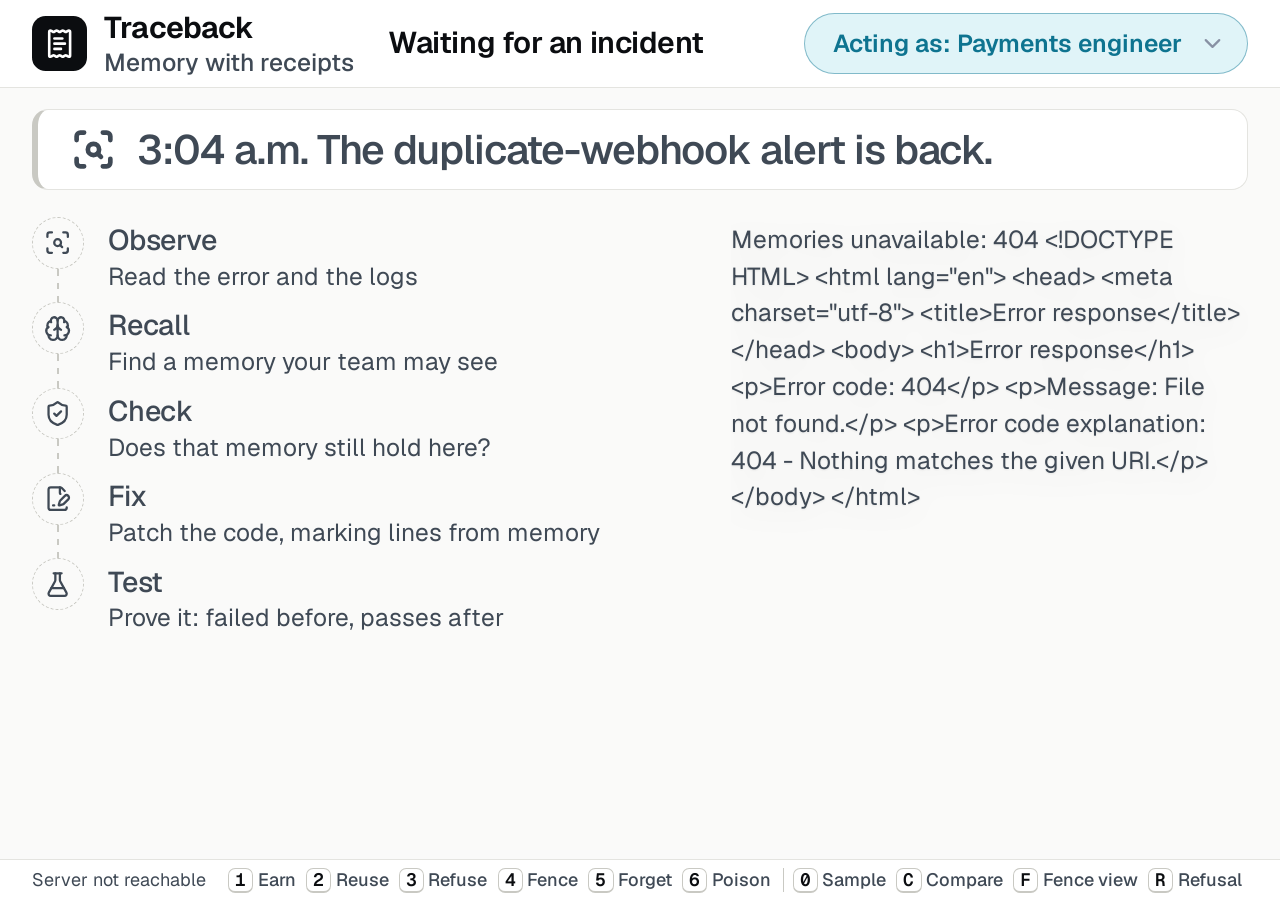
==== commit 38a11ad1: "Docs: consolidate the implementation docs and tidy code comments for readability" ====
--- a/web/index.html
+++ b/web/index.html
@@ -11,7 +11,6 @@
   <link rel="stylesheet" href="styles.css">
 </head>
 <body class="team-payments">
-  <!-- P3 owns this page, app.js and styles.css. P2 owns memory.js (the memory card). P1 owns voice.js. -->
   <header class="topbar">
     <div class="brand">
       <span class="logo"><i data-lucide="receipt-text"></i></span>
--- a/web/styles.css
+++ b/web/styles.css
@@ -23,7 +23,7 @@
   --ease: cubic-bezier(0.2, 0.8, 0.2, 1);
   --mono: "Geist Mono", ui-monospace, SFMono-Regular, Menlo, Consolas, monospace;
   --gutter: clamp(16px, 2.5vw, 48px);
-  --fine: max(0.9rem, 18px); /* the smallest text a judge reads: never under 18px, however small fit makes the root (body text uses max(…rem, 18px) too) */
+  --fine: max(0.9rem, 18px); /* the smallest text a viewer reads: never under 18px, however small fit makes the root (body text uses max(…rem, 18px) too) */
 
   /* Start: 20px at 1280x720, 30px at 1920x1080, 40px at 2560x1440. app.js (fit) refines it to fill the window. */
   --pico-font-size: clamp(16px, min(1.5625vw, 2.777vh), 48px);
@@ -60,10 +60,10 @@
 .brand { display: flex; align-items: center; gap: 0.65rem; line-height: 1.15; }
 .brand .logo { display: grid; place-items: center; width: 2rem; height: 2rem; border-radius: 0.5rem; background: var(--ink); color: #fff; }
 .brand .logo svg.lucide { width: 1.15rem; height: 1.15rem; }
-.brand strong { display: block; font-size: 1.1rem; font-weight: 650; letter-spacing: -0.03em; }
+.brand strong { display: block; font-size: max(1.1rem, 18px); font-weight: 650; letter-spacing: -0.03em; }
 .brand small { display: block; margin-top: 0.1rem; font-size: var(--fine); font-weight: 500; color: var(--muted); }
 #incident-title {
-  flex: 1; min-width: 14rem; font-size: 1.1rem; font-weight: 600; letter-spacing: -0.015em;
+  flex: 1; min-width: 14rem; font-size: max(1.1rem, 18px); font-weight: 600; letter-spacing: -0.015em;
   white-space: nowrap; overflow: hidden; text-overflow: ellipsis;
 }
 #live {
@@ -159,7 +159,7 @@
 #now .clock { font-family: var(--mono); font-variant-numeric: tabular-nums; }
 
 /* Refuse: what the memory needs vs what this incident has. */
-.mismatch { display: flex; flex-wrap: wrap; align-items: center; gap: 0.6rem; margin-top: 0.5rem; font-size: 1rem; }
+.mismatch { display: flex; flex-wrap: wrap; align-items: center; gap: 0.6rem; margin-top: 0.5rem; font-size: max(1rem, 18px); }
 .mismatch .need, .mismatch .have { padding: 0.35rem 0.8rem; border: 1px solid var(--line-strong); border-radius: 0.6rem; background: var(--paper); }
 .mismatch .have { border-color: var(--bad); background: var(--bad-bg); color: var(--bad); }
 .mismatch .ne { font-size: 1.6rem; font-weight: 700; color: var(--bad); }
@@ -240,6 +240,10 @@
   border: 1px dashed var(--line-strong); border-radius: 0.6rem; color: var(--muted);
 }
 #memory-slot[data-empty]:empty::before { content: attr(data-empty); }
+#memory-slot > .slot-empty {
+  margin: 0; padding: 2.5rem 1rem; text-align: center;
+  border: 1px dashed var(--line-strong); border-radius: 0.6rem; color: var(--muted);
+}
 .memory-fallback, #memory-slot .tb-card {
   --zig: 0.55rem;
   position: relative; margin: 0 0 0.5rem; padding: 0.9rem 1.2rem calc(0.8rem + var(--zig));
@@ -253,7 +257,7 @@
 .receipt-head, #memory-slot .tb-chips {
   margin: 0 0 0.6rem; padding-bottom: 0.55rem; border-bottom: 1px dashed var(--line-strong);
 }
-.receipt-head { font-size: 0.8rem; letter-spacing: 0.12em; text-transform: uppercase; color: var(--muted); }
+.receipt-head { font-size: var(--fine); letter-spacing: 0.12em; text-transform: uppercase; color: var(--muted); }
 /* The run's receipt keeps its top-right corner clear for the stamp, so the stamp never covers text. */
 .memory-fallback .receipt-head, #memory-slot > .tb-card .tb-chips { min-height: 2.4rem; padding-right: 9.5rem; }
 .memory-fallback h3, #memory-slot .tb-title { margin: 0 0 0.5rem; font: 600 max(1.05rem, 18px)/1.3 var(--mono); letter-spacing: -0.01em; }
@@ -277,7 +281,7 @@
 #memory-slot .tb-muted { font-size: var(--fine); color: var(--muted); }
 #memory-slot .tb-bar { height: 6px; background: var(--line); }
 #memory-slot .tb-bar-fill { background: var(--ink) !important; }
-#memory-slot .tb-details { margin-top: 0.5rem; font-size: 0.75rem; color: var(--muted); }
+#memory-slot .tb-details { margin-top: 0.5rem; font-size: var(--fine); color: var(--muted); }
 #memory-slot .tb-details summary { cursor: pointer; }
 #memory-slot .tb-forgotten { color: var(--muted); }
 /* Forget: memory.js's black bars redact the receipt line by line, the tombstone prints, then VOID lands. */
@@ -388,6 +392,14 @@
 #keys button.current kbd, #keys button[aria-pressed="true"] kbd { border-color: var(--team); background: var(--team); color: #fff; }
 #keys .sep { width: 1px; height: 1.3em; margin: 0 0.3em; background: var(--line-strong); }
 @keyframes press { 50% { transform: scale(0.92); } }
+/* From 1240px (the chips scale with the width, so 1920 is the same): the ten chips plus the status only just fit, so a bold "current" chip wrapped the bar onto two
+   rows and the status was cut to "Acting as Paym…". Tighter chips, a status that may take two lines, and
+   chips that never wrap (the status gives way instead). */
+@media (min-width: 1240px) {
+  #keys { flex-shrink: 0; flex-wrap: nowrap; }
+  #keys button { gap: 0.25em; padding-right: 0.3em; }
+  #status { white-space: normal; line-height: 1.15; display: -webkit-box; -webkit-box-orient: vertical; -webkit-line-clamp: 2; }
+}
 
 /* ------------------------------------------------------------------ narrow screens (about 800px): one column, page scrolls */
 
@@ -409,3 +421,10 @@
 @media (prefers-reduced-motion: reduce) {
   *, *::before, *::after { animation-duration: 0.01ms !important; animation-iteration-count: 1 !important; transition-duration: 0.01ms !important; }
 }
+
+/* Compare: a failing test's name stays on one line (no mid-word break). */
+#compare .failing code { white-space: nowrap; font-size: 0.8em; }
+
+/* Link from a verified run to the live practice app (scripts/live_app.py). */
+#live-link { display: inline-flex; align-items: center; gap: 0.4rem; margin-top: 0.5rem; font-size: var(--fine); font-weight: 600; }
+#live-link svg { width: 1em; height: 1em; }
